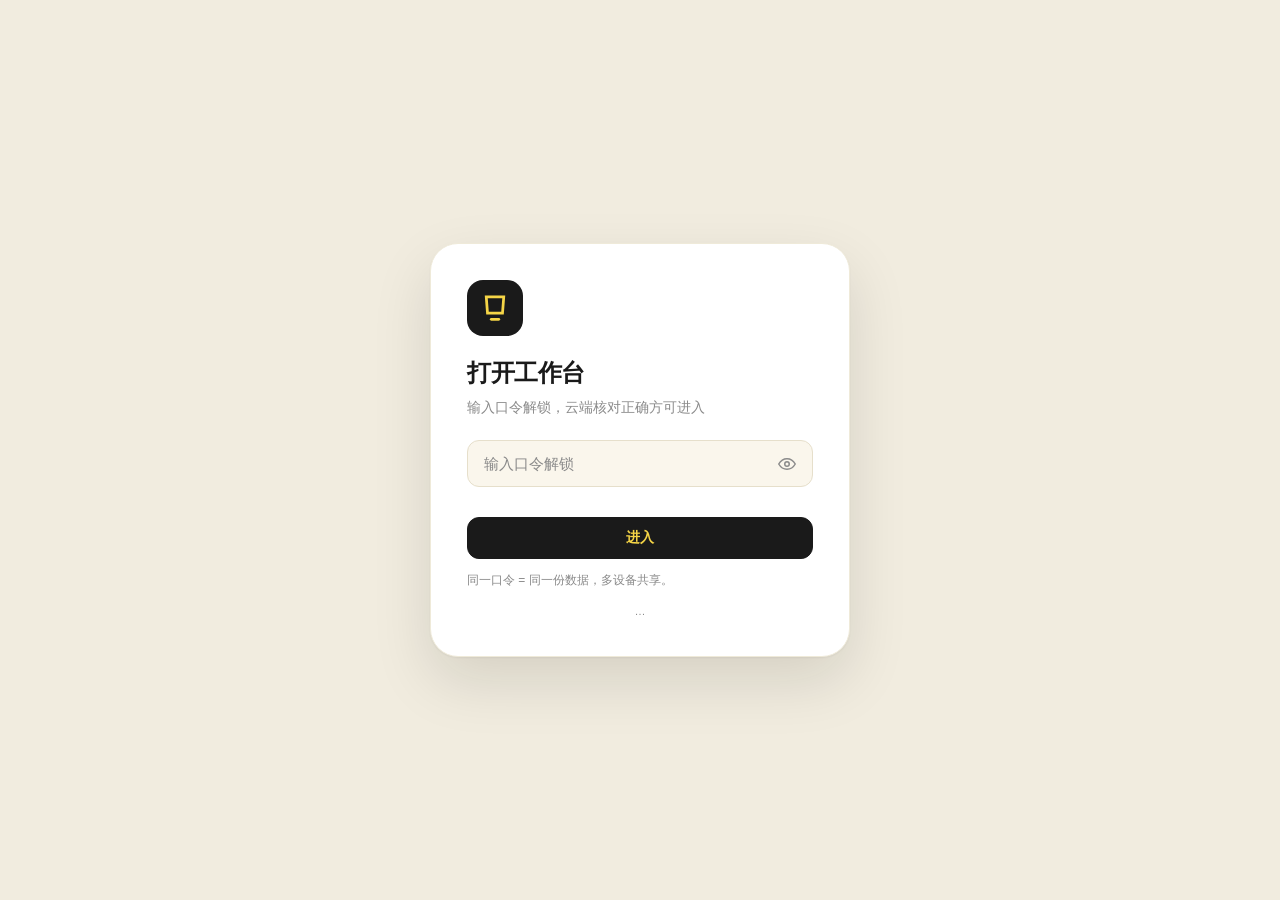
==== index.html @ 82dd686d "V1.0.80: index.html" ====
<!DOCTYPE html>
<html lang="zh-CN" data-theme="light">
<head>
<meta charset="UTF-8" />
<meta name="viewport" content="width=device-width, initial-scale=1, maximum-scale=1, user-scalable=no, viewport-fit=cover" />
<meta name="theme-color" content="#F5F1E8" />
<title>糊涂蛋工作台</title>
<script src="assets/js/config.js?v=V1.0.32"></script>
<style>
/* ============================================================
   Workbench V2 — 单文件全内联版本
   - 配色完全按参考图（亮：柠檬黄+橙+黑+米白 / 暗：黑主+黄+橙）
   - 移动端响应式
   - 图标全部内联 SVG
   - 零外部依赖
   ============================================================ */

/* ---------- 设计令牌 ---------- */
:root[data-theme="light"] {
  --bg:           #F1ECDF;
  --bg-soft:      #F7F2E5;
  --card:         #FFFFFF;
  --card-2:       #FAF6EC;
  --ink:          #1A1A1A;
  --ink-soft:     #4A4A4A;
  --ink-muted:    #8A8A8A;
  --line:         #E6DFCB;
  --line-soft:    #EFEAD9;
  --yellow:       #F5D547;
  --yellow-soft:  #FFEB99;
  --orange:       #F26B3A;
  --orange-soft:  #FFB68A;
  --shadow:       0 1px 2px rgba(20,15,5,0.05), 0 8px 24px rgba(20,15,5,0.06);
  --shadow-deep:  0 1px 2px rgba(20,15,5,0.05), 0 24px 60px rgba(20,15,5,0.12);
  --good:         #16A34A;
  --bad:          #DC2626;
  --radius:       20px;
  --radius-sm:    12px;
  --radius-lg:    28px;
  --sidebar-w:    76px;
  --topbar-h:     68px;
}
:root[data-theme="dark"] {
  --bg:           #0F1A14;
  --bg-soft:      #142219;
  --card:         #1A2D20;
  --card-2:       #233627;
  --ink:          #E8F0EA;
  --ink-soft:     #B9C9BE;
  --ink-muted:    #7E9185;
  --line:         #2A3B2E;
  --line-soft:    #1E2C21;
  --yellow:       #D4F257;
  --yellow-soft:  #3D4A1C;
  --orange:       #F2874A;
  --orange-soft:  #5E3214;
  --shadow:       0 1px 2px rgba(4,12,7,0.4), 0 8px 24px rgba(4,12,7,0.5);
  --shadow-deep:  0 1px 2px rgba(4,12,7,0.4), 0 24px 60px rgba(4,12,7,0.6);
  --good:         #4ADE80;
  --bad:          #F87171;
  --radius:       20px;
  --radius-sm:    12px;
  --radius-lg:    28px;
  --sidebar-w:    76px;
  --topbar-h:     68px;
}
/* 深色模式：亮底元素（主按钮/激活标签/激活文件夹/计时模式/顶栏激活）统一深黑字，保证对比清晰 */
:root[data-theme="dark"] .btn-primary,
:root[data-theme="dark"] .filter-chip.is-on,
:root[data-theme="dark"] .folder-item.is-active,
:root[data-theme="dark"] .pomo-mode.is-on,
:root[data-theme="dark"] .topbar-btn.is-on { color: #1B1B1F; }

/* ---------- 基础 ---------- */
* { box-sizing: border-box; -webkit-tap-highlight-color: transparent; }
html, body { margin:0; padding:0; height:100%; overscroll-behavior-x: none; overflow-x: clip; }
body {
  font-family: -apple-system, BlinkMacSystemFont, "Segoe UI", "PingFang SC", "Microsoft YaHei", "Noto Sans CJK SC", Roboto, "Helvetica Neue", Arial, sans-serif;
  font-size: 15px;
  line-height: 1.55;
  color: var(--ink);
  background: var(--bg);
  -webkit-font-smoothing: antialiased;
  text-rendering: optimizeLegibility;
  overflow: hidden;
}
button { font-family: inherit; cursor: pointer; border: none; background: none; color: inherit; }
input, textarea, select { font-family: inherit; font-size: 16px; color: var(--ink); background: transparent; border: none; outline: none; }
input::placeholder, textarea::placeholder { color: var(--ink-muted); }
a { color: inherit; text-decoration: none; }

/* ---------- 顶栏 ---------- */
.topbar {
  position: fixed;
  top: 0; left: 0; right: 0;
  height: calc(var(--topbar-h) + env(safe-area-inset-top, 0px));
  padding-top: env(safe-area-inset-top, 0px);
  background: var(--bg);
  z-index: 20;
  display: flex;
  align-items: center;
  justify-content: space-between;
  padding-left: 20px;
  padding-right: 16px;
  border-bottom: 1px solid transparent;
}
.brand { display:flex; align-items:center; gap:12px; font-weight:700; font-size:22px; letter-spacing:-0.02em; }
.brand-mark { width:36px; height:36px; display:grid; place-items:center; background:var(--ink); color:var(--yellow); border-radius:10px; }
.brand-mark svg { width:22px; height:22px; }
.brand-stack { display:flex; flex-direction:row; align-items:baseline; gap:6px; line-height:1.1; white-space:nowrap; }
.brand-main { font-size:18px; font-weight:800; letter-spacing:-0.02em; }
.brand-sep  { color: var(--ink-muted); font-size: 13px; }
.brand-sub  { font-size:13px; color:var(--ink-muted); font-weight:500; }
.home-brand { margin-bottom: 14px; }

.topbar-right { display:flex; align-items:center; gap:8px; }
.topbar-left { display:flex; align-items:center; min-width: 0; }
.topbar-btn {
  width:42px; height:42px; border-radius:12px;
  display:grid; place-items:center;
  background: var(--card);
  color: var(--ink);
  transition: background 0.15s;
}
.topbar-btn:hover { background: var(--card-2); }
.topbar-btn svg { width:18px; height:18px; }
.topbar-btn.is-on { background: var(--yellow); }
.topbar-btn.is-on svg { stroke-width: 2.4; }

.sync-pill {
  display:flex; align-items:center; gap:6px;
  padding:0 12px; height:42px; border-radius:12px;
  background: var(--card); color: var(--ink-soft);
  font-size:13px; font-weight:500;
  white-space: nowrap;
}
.sync-dot { width:8px; height:8px; border-radius:50%; background: var(--good); }
.sync-pill.is-syncing .sync-dot { background: var(--yellow); animation: pulse 1.2s ease-in-out infinite; }
.sync-pill.is-offline .sync-dot { background: var(--ink-muted); }
@keyframes pulse { 0%,100% { opacity:1; } 50% { opacity:0.35; } }

/* ---------- 布局 ---------- */
.app { padding-top: var(--topbar-h); padding-top: calc(var(--topbar-h) + env(safe-area-inset-top, 0px)); height: 100vh; display: grid; grid-template-columns: var(--sidebar-w) 1fr; width: 100%; overflow-x: clip; }
/* 仅 iOS 锁定横向手势：苹果进页面左右不滑动、双指缩放仍可用；安卓/vivo 完全放开（能缩放、也不会左右晃） */
.is-ios .app { touch-action: pan-y; overflow-x: hidden; }

/* 侧栏 */
.sidebar {
  position: fixed; left:0; bottom:0; top: calc(var(--topbar-h) + env(safe-area-inset-top, 0px));
  width: var(--sidebar-w);
  background: var(--bg);
  border-right: 1px solid var(--line-soft);
  padding: 36px 0 16px;
  display:flex; flex-direction:column; align-items:center; gap:8px;
  z-index: 15;
}
.nav-btn {
  width:48px; height:48px; border-radius:14px;
  display:grid; place-items:center;
  color: var(--ink-soft);
  background: transparent;
  transition: all 0.15s;
  position: relative;
}
.nav-btn:hover { background: var(--card-2); }
.nav-btn.is-active { background: var(--ink); color: var(--yellow); }
.nav-btn svg { width:22px; height:22px; }
.nav-btn .badge {
  position: absolute; top: 4px; right: 4px;
  min-width: 18px; height: 18px;
  border-radius: 9px;
  background: var(--orange); color:#fff;
  font-size: 11px; font-weight: 700;
  display:grid; place-items:center;
  padding: 0 5px;
}
.nav-spacer { flex:1; }

/* 主区 */
.main {
  grid-column: 2;
  height: 100%;
  min-width: 0;
  overflow-y: auto;
  overflow-x: hidden;
  -webkit-overflow-scrolling: touch;
  padding: 14px 36px 80px;
  scroll-behavior: smooth;
}
.main::-webkit-scrollbar { width: 8px; }
.main::-webkit-scrollbar-thumb { background: var(--line); border-radius: 4px; }

/* ---------- 通用组件 ---------- */
.view { display: none; }
.view.is-active { display: block; animation: fadeIn 0.25s ease; }
@keyframes fadeIn { from { opacity:0; transform: translateY(6px); } to { opacity:1; transform: translateY(0); } }

.view-head { display:flex; align-items:flex-end; justify-content:space-between; margin-bottom: 24px; gap: 16px; flex-wrap: wrap; }
.view-title { font-size: 32px; font-weight: 800; letter-spacing: -0.03em; }
.view-sub { font-size: 14px; color: var(--ink-muted); margin-top: 4px; }

.btn { display:inline-flex; align-items:center; gap:8px; padding:0 18px; height:42px; border-radius:12px; font-weight:600; font-size:14px; background:var(--card); color: var(--ink); transition: all 0.15s; border: 1px solid var(--line); }
.btn:hover { background: var(--card-2); }
.btn-primary { background: var(--ink); color: var(--yellow); border-color: var(--ink); }
.btn-primary:hover { background: #000; }
.btn-folders { display: none; }
.btn-accent { background: var(--yellow); color: var(--ink); border-color: var(--yellow); }
.btn-accent:hover { background: #FFD32D; }
.btn-orange { background: var(--orange); color:#fff; border-color: var(--orange); }
.btn-orange:hover { background: #E55A2A; }
.btn-ghost { background: transparent; border-color: transparent; }
.btn-ghost:hover { background: var(--card-2); }
.btn-danger { background: transparent; color: var(--bad); border-color: var(--line); }
.btn-danger:hover { background: rgba(220,38,38,0.08); }
.btn svg { width: 16px; height: 16px; }
.btn-sm { height: 34px; padding: 0 12px; font-size: 13px; border-radius: 10px; }

.card { background: var(--card); border-radius: var(--radius); border: 1px solid var(--line-soft); padding: 24px; }
.card-yellow { background: var(--yellow); }
.card-orange { background: var(--orange); color:#fff; }
.card-dark { background: var(--ink); color: var(--yellow); }

.grid { display: grid; gap: 20px; }
.grid-3 { grid-template-columns: repeat(3, minmax(0,1fr)); }
.grid-2 { grid-template-columns: repeat(2, minmax(0,1fr)); }
.grid-todos { grid-template-columns: 2fr 1fr; }

/* ---------- 首页（home） ---------- */
.home-hero {
  display: grid; grid-template-columns: 1.3fr 1fr 1fr; gap: 20px; margin-bottom: 24px;
}
.hero-welcome {
  background: linear-gradient(135deg, #FFE16A 0%, #F5D547 100%);
  border-radius: var(--radius);
  padding: 28px;
  position: relative;
  overflow: hidden;
  min-height: 200px;
  display: flex; flex-direction: column; justify-content: space-between;
}
.hero-welcome .hi { font-size: 14px; font-weight: 600; opacity: 0.7; }
.hero-welcome .big { font-size: 26px; font-weight: 800; line-height: 1.2; letter-spacing: -0.01em; margin-top: 6px; }
.hero-welcome .meta { font-size: 14px; margin-top: 12px; opacity: 0.8; }
.hero-welcome, .hero-welcome .hi, .hero-welcome .big, .hero-welcome .meta { color: #1B1B1F; }
.hero-decor { position: absolute; right: -40px; bottom: -40px; width: 240px; height: 240px; border-radius: 50%; background: rgba(0,0,0,0.12); }
.hero-decor-2 { position: absolute; right: 60px; bottom: 30px; width: 110px; height: 110px; border-radius: 50%; background: rgba(0,0,0,0.18); }

.stat-card { background: var(--card); border-radius: var(--radius); padding: 22px; border: 1px solid var(--line-soft); display:flex; flex-direction:column; justify-content:space-between; min-height: 200px; }
.stat-label { font-size: 13px; color: var(--ink-muted); font-weight: 500; }
.stat-num { font-size: 44px; font-weight: 800; letter-spacing: -0.04em; line-height: 1; margin-top: 8px; }
.stat-num small { font-size: 16px; color: var(--ink-muted); font-weight: 600; margin-left: 4px; }
.stat-foot { display:flex; align-items:center; gap:8px; font-size:13px; color: var(--ink-soft); margin-top: 12px; }
.stat-icon { width:30px; height:30px; border-radius:9px; background: var(--yellow); color: var(--ink); display:grid; place-items:center; }
.stat-icon svg { width: 16px; height: 16px; }

.home-grid { display: grid; grid-template-columns: 2fr 1fr; gap: 20px; }
.section-title { display:flex; align-items:center; justify-content:space-between; margin-bottom: 12px; }
.section-title h3 { font-size: 17px; font-weight: 700; margin: 0; }
.section-title a { font-size: 13px; color: var(--ink-muted); }
.section-title a:hover { color: var(--ink); }

.task-mini { display:flex; align-items:center; gap: 12px; padding: 12px 0; border-bottom: 1px solid var(--line-soft); }
.task-mini:last-child { border-bottom: none; }
.task-mini .ck { width: 22px; height: 22px; border: 2px solid var(--line); border-radius: 50%; flex-shrink: 0; display:grid; place-items:center; transition: all 0.15s; }
.task-mini .ck:hover { border-color: var(--ink); }
.task-mini .ck.is-done { background: var(--ink); border-color: var(--ink); color: var(--yellow); }
.task-mini .ck.is-done svg { display: block; }
.task-mini .ck svg { width: 12px; height: 12px; display: none; }
.task-mini .t { flex: 1; font-size: 14px; font-weight: 500; }
.task-mini .t.is-done { text-decoration: line-through; color: var(--ink-muted); }
.task-mini .time { font-size: 12px; color: var(--ink-muted); flex-shrink: 0; }
.task-mini .pri { width: 6px; height: 6px; border-radius: 50%; flex-shrink: 0; }
.task-mini .pri.p1 { background: var(--orange); }
.task-mini .pri.p2 { background: var(--yellow); }
.task-mini .pri.p3 { background: var(--line); }

.empty-state { padding: 40px 20px; text-align:center; color: var(--ink-muted); }
.empty-state svg { width: 48px; height: 48px; opacity: 0.4; margin-bottom: 12px; }
.empty-state .t { font-size: 15px; font-weight: 600; color: var(--ink-soft); }
.empty-state .s { font-size: 13px; margin-top: 6px; }

/* ---------- 待办 ---------- */
.todo-toolbar { display:flex; align-items:center; gap: 12px; flex-wrap: wrap; margin-bottom: 16px; }
.search-box { flex: 1; min-width: 220px; height: 42px; background: var(--card); border-radius: 12px; border: 1px solid var(--line-soft); display:flex; align-items:center; padding: 0 14px; gap: 8px; }
.search-box svg { width: 16px; height: 16px; color: var(--ink-muted); }
.search-box input { flex: 1; }
.filter-chip { padding: 0 14px; height: 36px; border-radius: 10px; background: var(--card); border: 1px solid var(--line-soft); font-size: 13px; font-weight: 600; color: var(--ink-soft); display:inline-flex; align-items:center; gap: 6px; }
.filter-chip.is-on { background: var(--ink); color: var(--yellow); border-color: var(--ink); }
.filter-chip:hover { background: var(--card-2); }
.filter-chip.is-on:hover { background: #000; }

.series-header { display:flex; align-items:center; gap: 8px; margin: 16px 4px 8px; font-size: 13px; font-weight: 700; color: var(--ink-soft); cursor: pointer; user-select: none; }
.series-header .arrow { font-size: 12px; color: var(--ink-muted); }
.series-header .series-name { color: var(--ink); }
.series-header .series-count { margin-left: auto; font-size: 12px; font-weight: 500; color: var(--ink-muted); background: var(--card); padding: 2px 8px; border-radius: 10px; }
.series-badge { display:inline-flex; align-items:center; padding: 2px 8px; border-radius: 6px; background: var(--yellow); color: var(--ink); font-size: 12px; font-weight: 600; }

.todo-list { display:flex; flex-direction:column; gap: 10px; }
.todo-item { background: var(--card); border: 1px solid var(--line-soft); border-radius: var(--radius-sm); padding: 14px 16px; display:flex; align-items:flex-start; gap: 12px; transition: all 0.15s; }
.todo-item:hover { border-color: var(--line); }
.todo-item.is-done { opacity: 0.55; }
.todo-item.is-done .title { text-decoration: line-through; }
.todo-item .ck { width: 22px; height: 22px; border: 2px solid var(--line); border-radius: 50%; flex-shrink: 0; display:grid; place-items:center; transition: all 0.15s; margin-top: 2px; }
.todo-item .ck:hover { border-color: var(--ink); }
.todo-item .ck.is-done { background: var(--ink); border-color: var(--ink); color: var(--yellow); }
.todo-item .ck svg { width: 12px; height: 12px; display: none; }
.todo-item .ck.is-done svg { display: block; }
.todo-item .body { flex: 1; min-width: 0; }
.todo-item .head-row { display:flex; align-items:center; gap: 8px; margin-bottom: 4px; }
.todo-item .title { font-size: 15px; font-weight: 600; flex: 1; }
.todo-item .desc { font-size: 13px; color: var(--ink-muted); margin-top: 2px; overflow: hidden; text-overflow: ellipsis; display:-webkit-box; -webkit-line-clamp: 2; -webkit-box-orient: vertical; }
.todo-item .meta { display:flex; align-items:center; gap: 10px; margin-top: 8px; flex-wrap: wrap; font-size: 12px; color: var(--ink-muted); }
.todo-item .meta > span { white-space: nowrap; }
.todo-item .meta .tag { padding: 2px 8px; border-radius: 999px; background: var(--card-2); color: var(--ink-soft); font-weight: 600; }
.todo-item .meta .due { display:inline-flex; align-items:center; gap: 4px; }
.todo-item .meta .due.is-over { color: var(--bad); font-weight: 600; }
.todo-item .meta .due.is-soon { color: var(--orange); font-weight: 600; }
.todo-item .meta .recur { display:inline-flex; align-items:center; gap: 4px; color: var(--ink-muted); }
.todo-item .meta .recur svg { width: 11px; height: 11px; }
.todo-item .pri { width: 8px; height: 8px; border-radius: 50%; flex-shrink: 0; margin-top: 4px; }
.todo-item .pri.p1 { background: var(--orange); }
.todo-item .pri.p2 { background: var(--yellow); }
.todo-item .pri.p3 { background: var(--line); }
.todo-item .actions { display:flex; gap: 4px; flex-shrink: 0; opacity: 0; transition: opacity 0.15s; }
.todo-item:hover .actions { opacity: 1; }
.todo-item .pin.is-pinned { opacity: 1; color: var(--orange); }
.todo-item .icon-btn { width: 30px; height: 30px; border-radius: 8px; display:grid; place-items:center; color: var(--ink-muted); }
.todo-item .icon-btn:hover { background: var(--card-2); color: var(--ink); }
.todo-item .icon-btn svg { width: 14px; height: 14px; }
.todo-pin-row { display:flex; align-items:center; gap: 6px; font-size: 11px; color: var(--ink-muted); text-transform: uppercase; font-weight: 700; letter-spacing: 0.05em; padding-bottom: 4px; }
.todo-pin-row svg { width: 11px; height: 11px; }

/* ---------- 备忘录（notes） ---------- */
.notes-layout { display: grid; grid-template-columns: 240px 1fr 1fr; gap: 20px; height: calc(100vh - var(--topbar-h) - 140px); }
.notes-folder-list { background: var(--card); border-radius: var(--radius); padding: 16px; overflow-y: auto; border: 1px solid var(--line-soft); display:flex; flex-direction:column; gap: 4px; }
.folder-item { padding: 10px 12px; border-radius: 10px; display:flex; align-items:center; gap: 8px; font-size: 14px; font-weight: 500; cursor:pointer; transition: background 0.15s; }
.folder-item:hover { background: var(--card-2); }
.folder-item.is-active { background: var(--ink); color: var(--yellow); }
.folder-item.is-active .folder-count { color: var(--yellow); opacity: 0.7; }
.folder-item .folder-icon { width: 18px; height: 18px; }
.folder-item .folder-name { line-height: 1.2; display: inline-flex; align-items: center; }
.folder-item .folder-count { margin-left: auto; font-size: 12px; color: var(--ink-muted); }
.folder-rename { margin-left: 1px; width: 18px; height: 18px; border-radius: 6px; display: flex; align-items: center; justify-content: center; color: var(--ink-muted); background: transparent; border: 0; padding: 0; flex-shrink: 0; transition: color 0.15s, background 0.15s; cursor: pointer; -webkit-tap-highlight-color: transparent; }
.folder-rename svg { width: 14px; height: 14px; pointer-events: none; }
.folder-rename:hover, .folder-rename:active, .folder-rename:focus { background: var(--card-2); color: var(--ink); outline: none; -webkit-tap-highlight-color: transparent; }
.folder-del { margin-left: 1px; width: 18px; height: 18px; border-radius: 6px; display: flex; align-items: center; justify-content: center; color: #d23b3b; background: transparent; border: 0; padding: 0; flex-shrink: 0; transition: color 0.15s, background 0.15s; cursor: pointer; -webkit-tap-highlight-color: transparent; }
.folder-del svg { width: 14px; height: 14px; pointer-events: none; }
.folder-del:hover, .folder-del:active, .folder-del:focus { background: rgba(210,59,59,0.12); color: #d23b3b; outline: none; -webkit-tap-highlight-color: transparent; }
.folder-add { display:flex; gap: 6px; margin-top: 12px; }
.folder-add input { flex: 1; height: 36px; padding: 0 12px; border-radius: 10px; background: var(--card-2); border: 1px solid var(--line-soft); font-size: 13px; }
.notes-list { background: var(--card); border-radius: var(--radius); padding: 12px; overflow-y: auto; border: 1px solid var(--line-soft); }
.notes-list-head { display:flex; align-items:center; gap: 8px; padding: 8px 6px 12px; border-bottom: 1px solid var(--line-soft); margin-bottom: 8px; }
.notes-list-head input { flex: 1; height: 36px; padding: 0 12px; border-radius: 10px; background: var(--card-2); border: 1px solid var(--line-soft); font-size: 13px; }
.note-card { padding: 14px; border-radius: 12px; cursor:pointer; transition: background 0.15s; display:flex; align-items:flex-start; gap: 8px; }
.note-card:hover { background: var(--card-2); }
.note-card.is-active { background: var(--card-2); border: 1px solid var(--line); padding: 13px; }
.note-card-main { flex: 1; min-width: 0; }
.note-card .title { font-size: 15px; font-weight: 600; margin-bottom: 4px; overflow: hidden; text-overflow: ellipsis; white-space: nowrap; }
.note-card .preview { font-size: 12px; color: var(--ink-muted); overflow: hidden; text-overflow: ellipsis; display:-webkit-box; -webkit-line-clamp: 2; -webkit-box-orient: vertical; }
.note-card .time { font-size: 11px; color: var(--ink-muted); margin-top: 6px; }
.note-card .icon-row { display:inline-flex; align-items:center; gap: 4px; margin-left: 6px; }
.note-card .icon-row svg { width: 11px; height: 11px; color: var(--orange); }
.note-card-ph { display: none; }
.note-del { width: 30px; height: 30px; border-radius: 8px; flex-shrink: 0; display: grid; place-items: center; color: var(--ink-muted); background: transparent; opacity: 0; transition: opacity 0.15s, background 0.15s, color 0.15s; }
.note-del svg { width: 15px; height: 15px; }
.note-card:hover .note-del { opacity: 1; }
.note-del:hover { background: var(--bad); color: #fff; }
@media (max-width: 1100px) { .note-del { opacity: 1; } }

.note-editor { background: var(--card); border-radius: var(--radius); border: 1px solid var(--line-soft); display:flex; flex-direction: column; overflow: hidden; }
.note-editor-head { display:flex; align-items:center; gap: 8px; padding: 14px 18px; border-bottom: 1px solid var(--line-soft); }
.note-editor-head input.title { flex: 1; font-size: 18px; font-weight: 700; height: 36px; padding: 0 8px; }
.note-editor-head .icon-btn { width: 34px; height: 34px; border-radius: 10px; display:grid; place-items:center; color: var(--ink-muted); }
.note-editor-head .icon-btn:hover { background: var(--card-2); color: var(--ink); }
.note-editor-head .icon-btn svg { width: 15px; height: 15px; }
.note-editor-head .icon-btn.is-on { color: var(--orange); }
.btn-fullscreen { display: none; }
.note-fullscreen-exit { display: none; position: absolute; top: 8px; right: 8px; z-index: 10; width: 36px; height: 36px; border-radius: 10px; background: var(--card); color: var(--ink-muted); border: 1px solid var(--line); place-items: center; }
.note-fullscreen-exit svg { width: 18px; height: 18px; }
.note-folder-move { display:inline-flex; align-items:center; gap:4px; }
.note-folder-select { font-size: 11px; color: var(--ink); background: var(--card-2); border: 1px solid var(--line); border-radius: 8px; padding: 3px 6px; max-width: 120px; }
.note-editor-body { flex: 1; display: grid; grid-template-columns: 1fr 1fr; overflow: hidden; }
.note-editor-body .preview,
.note-editor-body textarea { -webkit-overflow-scrolling: touch; overscroll-behavior-y: contain; }
.note-editor-body textarea { padding: 18px; font-size: 14px; line-height: 1.65; resize: none; height: 100%; border-right: 1px solid var(--line-soft); }
.note-editor-body .preview { padding: 18px; overflow-y: auto; font-size: 14px; line-height: 1.65; overflow-x: hidden; word-break: break-word; overflow-wrap: anywhere; }
.note-editor-empty { display:flex; align-items:center; justify-content:center; height: 100%; color: var(--ink-muted); flex-direction: column; gap: 12px; }
.note-editor-empty svg { width: 56px; height: 56px; opacity: 0.35; }

.md-h1 { font-size: 24px; font-weight: 800; margin: 16px 0 8px; line-height: 1.3; }
.md-h2 { font-size: 19px; font-weight: 700; margin: 14px 0 6px; line-height: 1.3; }
.md-h3 { font-size: 16px; font-weight: 700; margin: 12px 0 4px; }
.md-p { margin: 6px 0; }
.md-list { margin: 6px 0; padding-left: 20px; }
.md-item { margin: 3px 0; line-height: 1.7; }
.md-sub { margin: 2px 0 5px 76px; color: var(--ink-soft); line-height: 1.6; }
.md-dot { display: inline-block; transform: scale(1.3); transform-origin: left center; margin-right: 3px; }
.md-code { background: var(--card-2); padding: 2px 6px; border-radius: 4px; font-family: "SF Mono", Consolas, monospace; font-size: 13px; }
.md-pre { background: var(--card-2); padding: 12px; border-radius: 8px; overflow-x: auto; font-family: "SF Mono", Consolas, monospace; font-size: 13px; line-height: 1.5; }
.md-blockquote { border-left: 3px solid var(--yellow); padding-left: 12px; color: var(--ink-soft); font-style: italic; margin: 8px 0; }
.md-tag { display: inline-block; padding: 2px 8px; background: var(--yellow-soft); color: var(--ink); border-radius: 999px; font-size: 12px; margin-right: 4px; }

/* ---------- 番茄钟 ---------- */
.pomodoro-grid { display: grid; grid-template-columns: repeat(auto-fill, minmax(280px, 1fr)); gap: 20px; }
.pomo-card { background: var(--card); border-radius: var(--radius); padding: 22px; border: 1px solid var(--line-soft); display:flex; flex-direction:column; min-height: 220px; transition: all 0.15s; position: relative; overflow: hidden; }
.pomo-card:hover { transform: translateY(-2px); box-shadow: var(--shadow); }
.pomo-card.is-running { background: var(--yellow); }
.pomo-card.is-running .pomo-name, .pomo-card.is-running .pomo-meta { color: var(--ink); }
.pomo-card.is-running .pomo-time { color: var(--ink); }
.pomo-card-head { display:flex; align-items:flex-start; justify-content:space-between; gap: 8px; }
.pomo-name { font-size: 17px; font-weight: 700; margin: 0; }
.pomo-meta { font-size: 12px; color: var(--ink-muted); margin-top: 4px; }
.pomo-icon-row { display:flex; gap: 4px; }
.pomo-icon-row .icon-btn { width: 30px; height: 30px; border-radius: 8px; display:grid; place-items:center; color: var(--ink-muted); }
.pomo-icon-row .icon-btn:hover { background: var(--card-2); color: var(--ink); }
.pomo-icon-row .icon-btn svg { width: 14px; height: 14px; }
.pomo-time { font-size: 44px; font-weight: 800; letter-spacing: -0.03em; line-height: 1; margin: 18px 0 6px; font-variant-numeric: tabular-nums; }
.pomo-mode-row { display:flex; gap: 4px; margin-bottom: 14px; }
.pomo-mode { padding: 4px 10px; border-radius: 999px; font-size: 11px; font-weight: 600; background: var(--card-2); color: var(--ink-soft); cursor:pointer; }
.pomo-card.is-running .pomo-mode { background: rgba(0,0,0,0.1); color: var(--ink); }
.pomo-mode.is-on { background: var(--ink); color: var(--yellow); }
.pomo-card.is-running .pomo-mode.is-on { background: var(--ink); color: var(--yellow); }
.pomo-cta { margin-top: auto; display: flex; gap: 8px; }
.pomo-cta .btn { flex: 1; justify-content: center; }

.pomo-bar-row { display: grid; grid-template-columns: 1fr 1fr 1fr; gap: 16px; margin-bottom: 24px; }
.pomo-stat { background: var(--card); border-radius: var(--radius); padding: 18px; border: 1px solid var(--line-soft); }
.pomo-stat-lbl { font-size: 12px; color: var(--ink-muted); font-weight: 500; }
.pomo-stat-val { font-size: 28px; font-weight: 800; letter-spacing: -0.02em; margin-top: 4px; }
.pomo-stat-val small { font-size: 13px; color: var(--ink-muted); font-weight: 600; }

.pomo-history { background: var(--card); border-radius: var(--radius); padding: 22px; border: 1px solid var(--line-soft); margin-top: 24px; }
.pomo-day-row { display:flex; align-items:center; gap: 12px; padding: 10px 0; border-bottom: 1px solid var(--line-soft); }
.pomo-day-row:last-child { border-bottom: none; }
.pomo-day-bar { flex: 1; height: 10px; background: var(--card-2); border-radius: 5px; overflow: hidden; }
.pomo-day-bar-fill { height: 100%; background: var(--yellow); border-radius: 5px; }
.pomo-day-label { font-size: 13px; color: var(--ink-soft); width: 70px; flex-shrink: 0; }
.pomo-day-count { font-size: 13px; font-weight: 700; width: 40px; flex-shrink: 0; text-align: right; }

/* ---------- 编辑器抽屉 ---------- */
.drawer-mask {
  position: fixed; inset: 0;
  background: rgba(0,0,0,0.4);
  backdrop-filter: blur(4px);
  z-index: 30;
  opacity: 0; pointer-events: none;
  transition: opacity 0.2s;
}
.drawer-mask.is-open { opacity: 1; pointer-events: auto; }
.drawer {
  position: fixed; top: 0; right: -100%;
  width: 480px; max-width: 100%; height: 100dvh;
  background: var(--bg);
  z-index: 40;
  display: flex; flex-direction: column;
  overflow-x: hidden;
  transition: right 0.3s cubic-bezier(0.16,1,0.3,1);
  border-left: 1px solid var(--line);
}
.drawer.is-open { right: 0; }
.drawer-head { display:flex; align-items:center; justify-content:space-between; padding: 18px 22px; border-bottom: 1px solid var(--line-soft); }
.drawer-title { font-size: 18px; font-weight: 700; }
.drawer-close { width: 36px; height: 36px; border-radius: 10px; display:grid; place-items:center; color: var(--ink-muted); }
.drawer-close:hover { background: var(--card-2); color: var(--ink); }
.drawer-body { flex: 1; min-width: 0; overflow-y: auto; overflow-x: hidden; padding: 22px; display:flex; flex-direction:column; gap: 18px; -webkit-overflow-scrolling: touch; overscroll-behavior-y: contain; }
.drawer-foot { padding: 16px 22px; border-top: 1px solid var(--line-soft); display:flex; gap: 10px; justify-content: flex-end; }

.field { display:flex; flex-direction:column; gap: 6px; }
.field label { font-size: 12px; color: var(--ink-muted); font-weight: 600; text-transform: uppercase; letter-spacing: 0.05em; }
.field input, .field textarea, .field select { padding: 10px 14px; background: var(--card); border: 1px solid var(--line); border-radius: 12px; font-size: 15px; color: var(--ink); }
.field textarea { min-height: 80px; resize: vertical; line-height: 1.55; }
.field-row { display: grid; grid-template-columns: 1fr 1fr; gap: 12px; }
.tag-input-row { display:flex; flex-wrap: wrap; gap: 6px; padding: 8px; background: var(--card); border: 1px solid var(--line); border-radius: 12px; min-height: 44px; align-items: center; }
.tag-chip { display:inline-flex; align-items:center; gap: 4px; padding: 4px 10px; background: var(--yellow); color: var(--ink); border-radius: 999px; font-size: 12px; font-weight: 600; }
.tag-chip button { font-size: 14px; line-height: 1; padding: 0 2px; opacity: 0.7; }
.tag-chip button:hover { opacity: 1; }
.tag-input-row input { flex: 1; min-width: 80px; padding: 4px; font-size: 13px; }
.tag-suggest { display:flex; flex-wrap: wrap; gap: 6px; margin-top: 6px; }
.tag-suggest .chip { padding: 3px 8px; border-radius: 999px; background: var(--card-2); font-size: 12px; cursor:pointer; color: var(--ink-soft); }
.tag-suggest .chip:hover { background: var(--line-soft); }

.prio-row { display:flex; gap: 8px; }
.prio-opt { flex: 1; padding: 8px; border-radius: 10px; background: var(--card); border: 1px solid var(--line); text-align:center; font-size: 13px; font-weight: 600; cursor:pointer; color: var(--ink-soft); }
.prio-opt.is-active { border-color: var(--ink); background: var(--ink); color: var(--yellow); }
.recur-row { display:flex; gap: 6px; flex-wrap: wrap; }
.recur-opt { padding: 6px 12px; border-radius: 999px; background: var(--card); border: 1px solid var(--line); font-size: 12px; font-weight: 600; cursor:pointer; color: var(--ink-soft); }
.recur-opt.is-active { background: var(--ink); color: var(--yellow); border-color: var(--ink); }

/* ---------- 新建待办整页重设计（V1.0.30） ---------- */
.td-sheet { display:flex; flex-direction:column; gap: 22px; width: 100%; max-width: 100%; min-width: 0; box-sizing: border-box; }
.td-block { display:flex; flex-direction:column; gap: 9px; width: 100%; max-width: 100%; min-width: 0; box-sizing: border-box; }
.td-cap { font-size: 13px; font-weight: 700; color: var(--ink-soft); letter-spacing: 0.02em; }
.td-title { width:100%; padding: 16px 18px; border: 1px solid var(--line); border-radius: 16px; background: var(--card); font-size: 17px; font-weight: 600; color: var(--ink); }
.td-title::placeholder { color: var(--ink-muted); font-weight: 500; }
.td-desc { width:100%; padding: 14px 18px; border: 1px solid var(--line); border-radius: 16px; background: var(--card); font-size: 15px; line-height: 1.6; color: var(--ink); min-height: 92px; resize: vertical; }
.td-field { width: 100%; max-width: 100%; min-width: 0; padding: 14px 16px; border: 1px solid var(--line); border-radius: 14px; background: var(--card); font-size: 15px; color: var(--ink); }
/* 苹果手机的时间选择框带原生外观时会硬扛固定宽度、把卡片撑出屏幕：
   去掉原生外观 + 锁死宽度压回容器内。⚠️ 不加 display:block / overflow 裁切
   （V1.0.73 加过，手机端会高度塌陷、内容重叠——已回退） */
input.td-field[type="datetime-local"], input.td-field[type="date"], input.td-field[type="time"] {
  -webkit-appearance: none;
  appearance: none;
  width: 100%;
  min-width: 0;
  max-width: 100%;
  min-height: 42px;
  box-sizing: border-box;
}
.td-prio { gap: 10px; }
.td-prio .prio-opt { padding: 14px 0; border-radius: 14px; font-size: 14px; font-weight: 600; display:flex; align-items:center; justify-content:center; gap: 7px; }
.td-prio .prio-opt .dot { width: 9px; height: 9px; border-radius: 50%; flex: none; }
.td-prio .prio-opt.p1 .dot { background: #ef4444; }
.td-prio .prio-opt.p2 .dot { background: #f59e0b; }
.td-prio .prio-opt.p3 .dot { background: #3b82f6; }
.td-tags { padding: 12px; min-height: 54px; border-radius: 14px; gap: 8px; }
.td-tags input { font-size: 14px; padding: 4px; }
.td-recur { gap: 8px; }
.td-recur .recur-opt { padding: 10px 16px; border-radius: 999px; font-size: 13px; }
/* 底部操作区：安全区兜底 + 按钮加高，不贴屏幕底（电脑端也抬离抽屉底） */
.drawer-foot { padding-bottom: calc(24px + env(safe-area-inset-bottom, 0px)); margin-bottom: 16px; gap: 12px; }
.drawer-foot .btn { flex: 1; height: 50px; font-size: 15px; font-weight: 700; border-radius: 14px; }

/* ---------- 设置 ---------- */
.settings-list { display:flex; flex-direction:column; gap: 14px; max-width: 760px; }
.set-row { background: var(--card); border: 1px solid var(--line-soft); border-radius: var(--radius-sm); padding: 18px 22px; display:flex; align-items:center; justify-content: space-between; gap: 16px; }
.set-row .info { flex: 1; }
.set-row .info .t { font-size: 15px; font-weight: 600; }
.set-row .info .d { font-size: 13px; color: var(--ink-muted); margin-top: 2px; }
.set-row .act { display: flex; gap: 8px; align-items: center; }

/* ---------- 弹层 / 提示 ---------- */
.modal-mask {
  position: fixed; inset: 0;
  background: rgba(0,0,0,0.5);
  backdrop-filter: blur(4px);
  z-index: 50;
  display:none; align-items:center; justify-content:center;
  padding: 20px;
}
.modal-mask.is-open { display: flex; }
.modal {
  background: var(--card);
  border-radius: var(--radius);
  padding: 28px;
  width: 100%; max-width: 460px;
  border: 1px solid var(--line);
  animation: fadeIn 0.2s ease;
}
.modal h3 { margin: 0 0 8px; font-size: 19px; font-weight: 700; }
.modal p { margin: 0 0 18px; color: var(--ink-muted); font-size: 14px; line-height: 1.55; }
.modal .actions { display: flex; gap: 10px; justify-content: flex-end; }

.toast-host { position: fixed; left: 50%; bottom: 24px; transform: translateX(-50%); z-index: 100; display:flex; flex-direction:column; gap: 8px; align-items:center; }
.toast { padding: 10px 16px; border-radius: 999px; background: var(--ink); color: var(--yellow); font-size: 13px; font-weight: 600; animation: fadeIn 0.2s ease; box-shadow: var(--shadow-deep); }
.toast.is-bad { background: var(--bad); color:#fff; }
.toast.is-good { background: var(--good); color:#fff; }

/* ---------- 登录 ---------- */
.login-host { position: fixed; inset: 0; display:flex; align-items:center; justify-content:center; padding: 20px; z-index: 60; background: var(--bg); }
.login-card { background: var(--card); border-radius: var(--radius-lg); border: 1px solid var(--line-soft); padding: 36px; max-width: 420px; width: 100%; box-shadow: var(--shadow-deep); }
.login-mark { width: 56px; height: 56px; display:grid; place-items:center; border-radius: 16px; background: var(--ink); color: var(--yellow); margin-bottom: 18px; }
.login-mark svg { width: 30px; height: 30px; }
.login-title { font-size: 24px; font-weight: 800; letter-spacing: -0.02em; }
.login-sub { font-size: 14px; color: var(--ink-muted); margin-top: 6px; margin-bottom: 22px; }
.login-card input { width: 100%; padding: 14px 16px; border-radius: 12px; border: 1px solid var(--line); background: var(--card-2); font-size: 15px; margin-bottom: 12px; }
.login-pass-wrap { position: relative; margin-bottom: 12px; }
.login-pass-wrap input { width: 100%; padding: 14px 48px 14px 16px; margin-bottom: 0; }
.login-eye { position: absolute; right: 8px; top: 50%; transform: translateY(-50%); width: 36px; height: 36px; display: grid; place-items: center; border-radius: 9px; color: var(--ink-muted); background: transparent; border: 0; padding: 0; -webkit-appearance: none; appearance: none; cursor: pointer; -webkit-tap-highlight-color: transparent; touch-action: manipulation; }
.login-eye:hover, .login-eye:active, .login-eye:focus { background: transparent; color: var(--ink); outline: none; -webkit-tap-highlight-color: transparent; }
.login-eye svg { width: 18px; height: 18px; pointer-events: none; }
.login-hint { font-size: 12px; color: var(--ink-muted); margin-top: 12px; line-height: 1.5; }
.login-error { color: var(--bad); font-size: 13px; margin-top: 6px; min-height: 18px; }

/* ---------- 工具 ---------- */
.spacer { flex: 1; }
.row { display:flex; align-items: center; gap: 10px; }
.col { display:flex; flex-direction: column; gap: 10px; }
.center { display:grid; place-items: center; }
.hidden { display: none !important; }
/* 写/看切换按钮：仅窄屏单栏时显示，电脑端三栏不显示 */
.btn-note-mode { display: none; }

/* ---------- 响应式 ---------- */
@media (max-width: 1100px) {
  .home-hero { grid-template-columns: 1fr 1fr; }
  .home-hero .hero-welcome { grid-column: 1 / -1; }
  .home-grid { grid-template-columns: 1fr; }
  .notes-layout { grid-template-columns: 1fr; }
  .notes-layout .notes-folder-list { display: none; }
  .notes-layout .note-editor { display: none; }
  .notes-layout.show-folders { grid-template-columns: 1fr; }
  .notes-layout.show-folders .notes-list { display: none; }
  .notes-layout.show-folders .notes-folder-list { display: flex; height: calc(100vh - var(--topbar-h) - 160px); }
  .notes-layout.show-editor { grid-template-columns: 1fr; }
  .notes-layout.show-editor .notes-folder-list, .notes-layout.show-editor .notes-list { display: none; }
  .notes-layout.show-editor .note-editor { display: flex; }
  /* 单栏：编辑/查看单视图切换（方案A，仅窄屏生效，电脑端三栏不动） */
  .btn-note-mode { display: grid; }
  .btn-fullscreen { display: none; }
  .notes-layout.show-editor .note-editor-body { display: flex; flex-direction: column; grid-template-columns: none; }
  .notes-layout.show-editor.note-mode-view .note-editor-body textarea { display: none; }
  .notes-layout.show-editor.note-mode-edit .note-editor-body .preview { display: none; }
  .notes-layout.show-editor.note-mode-view .note-editor-body .preview { flex: 1; min-height: 0; overflow-y: auto; font-size: 16px; line-height: 1.85; padding: 18px; }
  .notes-layout.show-editor.note-mode-edit .note-editor-body textarea { flex: 1; min-height: 0; border: 0; border-radius: 0; font-size: 16px; line-height: 1.85; padding: 18px; }
  .btn-folders { display: inline-flex; }
}
@media (max-width: 760px) {
  :root { --sidebar-w: 64px; --topbar-h: 50px; }
  .main { padding: 6px 16px 96px; }
  .home-hero { grid-template-columns: 1fr; }
  .grid-3, .grid-2 { grid-template-columns: 1fr; }
  .stat-num { font-size: 40px; }
  .notes-layout { grid-template-columns: 1fr; height: auto; }
  .notes-layout .notes-list { max-height: none; }
  /* 手机端进笔记：卡片撑满屏幕边边、去外层白边（方案A：父层main左右padding清零贴边，不用负边距，根治iOS左右滑） */
  .main:has(.notes-layout.show-editor) { padding-left: 8px; padding-right: 8px; }
  .notes-layout.show-editor .note-editor { height: calc(100dvh - var(--topbar-h)); border-radius: var(--radius); border-left: 1px solid var(--line); border-right: 1px solid var(--line); }
  .note-editor-body { grid-template-columns: 1fr; }
  .note-editor-body textarea { border-right: none; border-bottom: 1px solid var(--line-soft); }
  .drawer { width: 100vw; padding-top: env(safe-area-inset-top, 0px); }
  .drawer-head { padding-top: calc(18px + env(safe-area-inset-top, 0px)); }
  .pomo-bar-row { grid-template-columns: 1fr; }
  .pomodoro-grid { grid-template-columns: 1fr; }
  .todo-item .actions { opacity: 1; }
  .todo-item { padding: 12px 14px; }
  .topbar { padding: 0 10px; padding-top: env(safe-area-inset-top, 0px); }
  /* 手机端顶栏压成一行：藏副标题和分隔点、缩 brand、sync/theme 紧凑 */
  .brand-sub, .brand-sep { display: none; }
  .brand-mark { width: 24px; height: 24px; border-radius: 7px; }
  .brand-mark svg { width: 14px; height: 14px; }
  .brand-main { font-size: 15px; }
  .brand-stack { gap: 0; }
  .topbar-left { min-width: 0; overflow: hidden; }
  .sync-pill { height: 30px; padding: 0 8px; font-size: 11px; gap: 4px; }
  .sync-dot { width: 5px; height: 5px; }
  .topbar-btn { width: 30px; height: 30px; border-radius: 9px; }
  .topbar-btn svg { width: 15px; height: 15px; }
  .view-title { font-size: 22px; white-space: nowrap; overflow: hidden; text-overflow: ellipsis; }
  .todo-item .meta { gap: 6px; font-size: 11px; overflow: visible; flex-wrap: wrap; }
  /* 手机端备忘录看笔记更舒适（仅手机，电脑端不动） */
  .hero-welcome .big { font-size: 22px; }
  .note-editor-head { flex-wrap: wrap; padding-top: 10px; padding-bottom: 10px; padding-left: 14px; padding-right: 20px; }
  .note-editor-head .icon-btn, .note-editor-head .note-back { width: 40px; height: 40px; }
  .note-editor-head .icon-btn svg { width: 18px; height: 18px; }
  .note-editor-head input.title { font-size: 19px; height: 40px; }
  .note-editor-body textarea { font-size: 16px; line-height: 1.7; padding: 14px; }
  .note-editor-body .preview { padding: 14px; overflow-x: hidden; word-break: break-word; overflow-wrap: anywhere; }
  /* 底部状态行压缩，正文才能真正撑满 */
  .note-editor > div:last-child { padding: 6px 14px !important; }
  .note-folder-select { font-size: 13px; max-width: 160px; }
  .note-folder-move { font-size: 13px; }
  /* 手机端首页只藏"待办事项""今日专注"两张卡，电脑端保留 */
  .home-hero .stat-card { display: none; }
  /* 手机端卡片按参考图风格：宽松瘦长、文字舒展（仅手机，电脑端不动） */
  .card { padding: 20px; border-radius: 18px; }
  .stat-card { padding: 18px; border-radius: 18px; min-height: 150px; }
  .note-card { padding: 18px; border-radius: 16px; }
  .note-card .title { font-size: 16px; margin-bottom: 6px; }
  .note-card .preview { font-size: 13px; line-height: 1.6; -webkit-line-clamp: 4; }
  .note-card .time { font-size: 12px; margin-top: 8px; }
  .note-card-ph { display: flex; align-items: center; justify-content: center; border: 1.5px dashed var(--line); color: var(--ink-muted); font-size: 13px; }
  /* 手机端新建待办整页缩一档（对齐图2反馈；电脑端不动）
     ⚠️ 输入控件字体一律 ≥16px：苹果手机聚焦小于 16px 的输入框会自动放大整页
     且失焦后常不缩回，视觉上就是"变形/出屏"（V1.0.74 根治） */
  .td-sheet { gap: 14px; }
  .td-cap { font-size: 12px; }
  .td-title { padding: 12px 14px; font-size: 16px; border-radius: 14px; }
  .td-desc { padding: 10px 14px; font-size: 16px; min-height: 64px; border-radius: 14px; }
  .td-field { padding: 10px 14px; font-size: 16px; border-radius: 12px; }
  .td-prio { gap: 8px; }
  .td-prio .prio-opt { padding: 10px 0; font-size: 13px; border-radius: 12px; }
  .td-tags { padding: 10px; min-height: 42px; border-radius: 12px; }
  .td-tags input { font-size: 16px; }
  .td-recur .recur-opt { padding: 8px 12px; font-size: 12px; }
  .drawer-foot .btn { height: 42px; font-size: 14px; border-radius: 12px; }
  /* 手机端笔记单视图(A方案)：隐藏B方案全屏按钮，由写/看切换替代 */
  .btn-fullscreen { display: none; }
  .notes-layout.show-fullscreen .note-editor-head { display: none; }
  .notes-layout.show-fullscreen .note-editor { position: relative; }
  .notes-layout.show-fullscreen .note-fullscreen-exit { display: grid; }
  /* 手机端弹层（新建待办等）避开浏览器状态栏，标题不被压 */
  .modal-mask { padding: calc(env(safe-area-inset-top, 20px) + 20px) 16px 16px; align-items: flex-start; }
  /* 手机端登录页：只保留"同一口令=同一份数据"那句，其余说明隐藏 */
  /* 2026-08-24: 登录说明文字精简，全部端只保留"同一口令=同一份数据"那句 */
  /* 手机端新建标签"回车添加"输入框去掉圆边框（电脑端不动） */
  .tag-input-row { border: none; background: transparent; padding-left: 0; padding-right: 0; }
}

/* ---------- small things ---------- */
.kbd { display:inline-block; padding: 1px 6px; background: var(--card-2); border-radius: 4px; font-size: 11px; font-family: monospace; color: var(--ink-soft); }

/* 拖拽手柄 */
.handle { cursor: grab; }
.handle:active { cursor: grabbing; }

/* —— POMODORO 大圆环 —— */
.pomodoro-big {
  background: var(--card); border-radius: var(--radius); padding: 36px;
  border: 1px solid var(--line-soft); display:flex; align-items:center; gap: 32px;
  margin-bottom: 24px;
}
.pomodoro-big .timer-svg { width: 220px; height: 220px; flex-shrink: 0; }
.pomodoro-big .timer-text { font-size: 64px; font-weight: 800; letter-spacing: -0.03em; line-height: 1; font-variant-numeric: tabular-nums; }
.pomodoro-big .timer-mode { font-size: 13px; color: var(--ink-muted); margin-top: 6px; }
.pomodoro-big .meta-side { flex: 1; }
.pomodoro-big .meta-side h2 { margin: 0 0 4px; font-size: 22px; }
.pomodoro-big .meta-side .d { color: var(--ink-muted); font-size: 13px; margin-bottom: 18px; }
.pomodoro-big .controls { display:flex; gap: 8px; flex-wrap: wrap; }
.pomodoro-big .pomo-mode-row { margin-bottom: 18px; }
@media (max-width: 760px) {
  .pomodoro-big { flex-direction: column; padding: 24px; }
  .pomodoro-big .timer-svg { width: 180px; height: 180px; }
  .pomodoro-big .timer-text { font-size: 48px; }
}

/* ---------------------- 取件码管家 ---------------------- */
/* 快速添加条：一行排开，手动录入为主力，尽量少点几下 */
.pk-add { display:flex; gap:8px; align-items:center; margin-bottom:16px; flex-wrap: wrap; }
.pk-field {
  height: 40px; padding: 0 12px; border-radius: 12px;
  border: 1px solid var(--line); background: var(--card);
  color: var(--ink); font-size: 16px; font-family: inherit;
}
.pk-field:focus { outline: none; border-color: var(--ink); }
.pk-field::placeholder { font-size: 14px; }
.pk-company { width: 120px; cursor: pointer; }
.pk-code { flex: 1 1 160px; min-width: 140px; font-size: 17px; font-weight: 700; letter-spacing: .04em; }
.pk-station { flex: 1 1 160px; min-width: 140px; }

/* 粘贴识别区 */
.pk-paste { margin-bottom: 16px; }
.pk-paste textarea {
  width: 100%; min-height: 92px; padding: 12px;
  border-radius: 12px; border: 1px solid var(--line);
  background: var(--card); color: var(--ink);
  font-size: 16px; font-family: inherit; line-height: 1.6; resize: vertical;
}
.pk-paste textarea::placeholder { font-size: 14px; }
.pk-paste textarea:focus { outline: none; border-color: var(--ink); }
.pk-paste-actions { display:flex; gap:8px; justify-content:flex-end; margin-top:8px; }

/* 列表 */
.pk-list { display:flex; flex-direction:column; gap: 20px; }
.pk-group { display:flex; flex-direction:column; gap: 10px; }
.pk-item {
  display:flex; flex-direction:column; align-items:stretch; gap: 6px;
  padding: 14px 16px; border-radius: var(--radius);
  background: var(--card); border: 1px solid var(--line-soft);
}
.pk-item.is-taken { opacity: .5; }
.pk-item.is-taken .pk-code { text-decoration: line-through; }
/* 取件码大字号：到了驿站一眼看清，不用眯眼 */
.pk-code {
  font-size: 26px; font-weight: 800; letter-spacing: .02em;
  line-height: 1.2; font-variant-numeric: tabular-nums;
  word-break: break-all;
}
.pk-head { display:flex; align-items:center; gap:10px; width:100%; }
.pk-head .pk-company {
  flex: 0 0 auto; width: auto; margin: 0; padding: 2px 8px; border-radius: 6px;
  background: var(--card-2); color: var(--ink-soft); font-weight: 600; font-size: 12px; line-height: 1.4; cursor: default;
}
.pk-head .pk-code { flex: 1 1 auto; min-width: 0; }
.pk-actions { display:flex; align-items:center; gap: 6px; flex-shrink: 0; }
.pk-meta { font-size: 12px; color: var(--ink-muted); line-height: 1.5; }
.pk-note { font-size: 12px; color: var(--ink-soft); line-height: 1.5; word-break: break-all; }
.pk-taken-toggle {
  display:flex; align-items:center; gap: 6px; cursor: pointer;
  font-size: 13px; font-weight: 600; color: var(--ink-muted);
  padding: 6px 0; user-select: none;
}
.pk-taken-toggle:hover { color: var(--ink); }
.pk-caret { font-size: 11px; }

@media (max-width: 760px) {
  .pk-add { gap: 6px; }
  .pk-add .pk-company { flex: 1 1 100%; width: 100%; }
  .pk-code { flex: 1 1 100%; min-width: 0; }
  .pk-station { flex: 1 1 100%; min-width: 0; }
  .pk-add .btn { width: 100%; justify-content: center; }
  .pk-code { font-size: 24px; }
  .pk-item { padding: 12px 14px; }
}
</style>
</head>
<body>

<!-- ============= 顶栏 ============= -->
<div class="topbar">
  <div class="topbar-left">
    <div class="brand">
      <div class="brand-mark">
        <svg viewBox="0 0 24 24" fill="none" stroke="currentColor" stroke-width="2.2" stroke-linecap="round"><path d="M5 3h14l-1 13H6L5 3Z"/><path d="M9 21h6"/><path d="M8 8h8"/></svg>
      </div>
      <div class="brand-stack">
        <div class="brand-main">Workbench</div><span class="brand-sep">·</span><div class="brand-sub">糊涂蛋工作台</div>
      </div>
    </div>
  </div>
  <div class="topbar-right">
    <span id="curVerTop" style="font-size:11px;font-weight:600;opacity:.55;margin-right:4px">…</span>
    <div class="sync-pill" id="syncPill"><span class="sync-dot"></span><span id="syncLabel">已同步</span></div>
    <button class="topbar-btn" id="btnTheme" title="切换明暗">
      <svg viewBox="0 0 24 24" fill="none" stroke="currentColor" stroke-width="2" stroke-linecap="round" stroke-linejoin="round" id="themeIcon"><circle cx="12" cy="12" r="4"/><path d="M12 2v2M12 20v2M4.93 4.93l1.41 1.41M17.66 17.66l1.41 1.41M2 12h2M20 12h2M4.93 19.07l1.41-1.41M17.66 6.34l1.41-1.41"/></svg>
    </button>
    <button class="topbar-btn" id="btnLogout" title="退出登录" style="display:none">
      <svg viewBox="0 0 24 24" fill="none" stroke="currentColor" stroke-width="2" stroke-linecap="round" stroke-linejoin="round"><path d="M9 21H5a2 2 0 0 1-2-2V5a2 2 0 0 1 2-2h4"/><path d="M16 17l5-5-5-5"/><path d="M21 12H9"/></svg>
    </button>
  </div>
</div>

<!-- ============= 布局 ============= -->
<div class="app">
  <!-- 侧栏 -->
  <aside class="sidebar">
    <button class="nav-btn is-active" data-go="home" title="首页">
      <svg viewBox="0 0 24 24" fill="none" stroke="currentColor" stroke-width="2" stroke-linecap="round" stroke-linejoin="round"><path d="M3 11l9-8 9 8"/><path d="M5 10v10h14V10"/></svg>
    </button>
    <button class="nav-btn" data-go="todos" title="待办">
      <svg viewBox="0 0 24 24" fill="none" stroke="currentColor" stroke-width="2" stroke-linecap="round" stroke-linejoin="round"><rect x="4" y="4" width="16" height="16" rx="3"/><path d="M8 12l3 3 5-6"/></svg>
      <span class="badge hidden" id="todosBadge">0</span>
    </button>
    <button class="nav-btn" data-go="notes" title="备忘录">
      <svg viewBox="0 0 24 24" fill="none" stroke="currentColor" stroke-width="2" stroke-linecap="round" stroke-linejoin="round"><path d="M6 4h11l3 3v13H6z"/><path d="M9 9h7M9 13h7M9 17h5"/></svg>
    </button>
    <button class="nav-btn" data-go="pomodoro" title="番茄钟">
      <svg viewBox="0 0 24 24" fill="none" stroke="currentColor" stroke-width="2" stroke-linecap="round" stroke-linejoin="round"><circle cx="12" cy="13" r="8"/><path d="M12 9v4l2.5 2.5M9 2h6"/></svg>
    </button>
    <button class="nav-btn" data-go="pickups" title="取件码">
      <svg viewBox="0 0 24 24" fill="none" stroke="currentColor" stroke-width="2" stroke-linecap="round" stroke-linejoin="round"><path d="M3 7l9-4 9 4-9 4-9-4Z"/><path d="M3 7v10l9 4 9-4V7"/><path d="M12 11v10"/></svg>
      <span class="badge" id="pkBadge" style="display:none">0</span>
    </button>
    <div class="nav-spacer"></div>
    <button class="nav-btn" data-go="settings" title="设置">
      <svg viewBox="0 0 24 24" fill="none" stroke="currentColor" stroke-width="2" stroke-linecap="round" stroke-linejoin="round"><circle cx="12" cy="12" r="3"/><path d="M19.4 15a1.7 1.7 0 0 0 .3 1.8l.1.1a2 2 0 1 1-2.8 2.8l-.1-.1a1.7 1.7 0 0 0-1.8-.3 1.7 1.7 0 0 0-1 1.5V21a2 2 0 1 1-4 0v-.1a1.7 1.7 0 0 0-1-1.5 1.7 1.7 0 0 0-1.8.3l-.1.1a2 2 0 1 1-2.8-2.8l.1-.1a1.7 1.7 0 0 0 .3-1.8 1.7 1.7 0 0 0-1.5-1H3a2 2 0 1 1 0-4h.1a1.7 1.7 0 0 0 1.5-1 1.7 1.7 0 0 0-.3-1.8l-.1-.1a2 2 0 1 1 2.8-2.8l.1.1a1.7 1.7 0 0 0 1.8.3h.1a1.7 1.7 0 0 0 1-1.5V3a2 2 0 1 1 4 0v.1a1.7 1.7 0 0 0 1 1.5 1.7 1.7 0 0 0 1.8-.3l.1-.1a2 2 0 1 1 2.8 2.8l-.1.1a1.7 1.7 0 0 0-.3 1.8v.1a1.7 1.7 0 0 0 1.5 1H21a2 2 0 1 1 0 4h-.1a1.7 1.7 0 0 0-1.5 1Z"/></svg>
    </button>
  </aside>

  <!-- 主区 -->
  <main class="main">

    <!-- 首页 -->
    <section class="view is-active" id="view-home">
      <div class="view-head">
        <div>
          <div class="view-title" id="homeGreet">早上好</div>
          <div class="view-sub" id="homeSub">愿这周有条不紊</div>
        </div>
      </div>
      <div class="home-hero">
        <div class="hero-welcome">
          <div>
            <div class="hi" id="heroGreet2">HELLO</div>
            <div class="big" id="heroBig">开始今天的事</div>
            <div class="meta" id="heroMeta">5 件待办，3 个在 deadline 前</div>
          </div>
          <div class="hero-decor"></div>
          <div class="hero-decor-2"></div>
        </div>
        <div class="stat-card">
          <div>
            <div class="stat-label">待办事项</div>
            <div class="stat-num" id="statTodos">0</div>
          </div>
          <div class="stat-foot">
            <div class="stat-icon"><svg viewBox="0 0 24 24" fill="none" stroke="currentColor" stroke-width="2.2" stroke-linecap="round" stroke-linejoin="round"><rect x="4" y="4" width="16" height="16" rx="3"/><path d="M8 12l3 3 5-6"/></svg></div>
            <span id="statTodosSub">今日 0 · 逾期 0</span>
          </div>
        </div>
        <div class="stat-card">
          <div>
            <div class="stat-label">今日专注</div>
            <div class="stat-num" id="statFocus">0<small>分钟</small></div>
          </div>
          <div class="stat-foot">
            <div class="stat-icon"><svg viewBox="0 0 24 24" fill="none" stroke="currentColor" stroke-width="2.2" stroke-linecap="round" stroke-linejoin="round"><circle cx="12" cy="13" r="8"/><path d="M12 9v4l2.5 2.5M9 2h6"/></svg></div>
            <span id="statFocusSub">完成 <span id="statFocusCount">0</span> 个番茄</span>
          </div>
        </div>
      </div>

      <div class="home-grid">
        <div class="card">
          <div class="section-title">
            <h3>今日待办</h3>
            <a href="#" data-go="todos">查看全部 →</a>
          </div>
          <div id="homeTodos"></div>
        </div>
        <div class="card">
          <div class="section-title">
            <h3>最近笔记</h3>
            <a href="#" data-go="notes">查看全部 →</a>
          </div>
          <div id="homeNotes"></div>
        </div>
        <div class="card">
          <div class="section-title">
            <h3>本周专注</h3>
            <a href="#" data-go="pomodoro">专注 →</a>
          </div>
          <div id="homePomoBar"></div>
        </div>
      </div>
    </section>

    <!-- 待办 -->
    <section class="view" id="view-todos">
      <div class="view-head">
        <div>
          <div class="view-title">待办事项</div>
          <div class="view-sub" id="todosSub">0 项 · 0 已完成</div>
        </div>
        <div class="row">
          <button class="btn btn-primary" id="btnNewTodo"><svg viewBox="0 0 24 24" fill="none" stroke="currentColor" stroke-width="2.5" stroke-linecap="round"><path d="M12 5v14M5 12h14"/></svg>新建待办</button>
        </div>
      </div>
      <div class="todo-toolbar">
        <div class="search-box">
          <svg viewBox="0 0 24 24" fill="none" stroke="currentColor" stroke-width="2" stroke-linecap="round" stroke-linejoin="round"><circle cx="11" cy="11" r="7"/><path d="m20 20-3-3"/></svg>
          <input id="todoSearch" placeholder="搜索待办..." />
        </div>
        <button class="filter-chip" data-filter="all">全部</button>
        <button class="filter-chip" data-filter="today">今天</button>
        <button class="filter-chip" data-filter="over">逾期</button>
        <button class="filter-chip is-on" data-filter="open">未完成</button>
        <button class="filter-chip" data-filter="done">📜 历史</button>
        <button class="filter-chip" id="todoSortBtn" title="切换排序">新→旧</button>
      </div>
      <div class="todo-list" id="todoList"></div>
      <div id="todoEmpty" class="hidden"></div>
    </section>

    <!-- 备忘录 -->
    <section class="view" id="view-notes">
      <div class="view-head">
        <div>
          <div class="view-title">备忘录</div>
          <div class="view-sub" id="notesSub">0 篇笔记</div>
        </div>
        <div class="row">
          <button class="btn btn-folders" id="btnToggleFolders"><svg viewBox="0 0 24 24" fill="none" stroke="currentColor" stroke-width="2.2" stroke-linecap="round" stroke-linejoin="round"><path d="M4 6h16M4 12h16M4 18h16"/></svg>文件夹</button>
          <button class="btn btn-primary" id="btnNewNote"><svg viewBox="0 0 24 24" fill="none" stroke="currentColor" stroke-width="2.5" stroke-linecap="round"><path d="M12 5v14M5 12h14"/></svg>新建笔记</button>
        </div>
      </div>
      <div class="notes-layout" id="notesLayout">
        <div class="notes-folder-list" id="folderList"></div>
        <div class="notes-list" id="noteList">
          <div class="notes-list-head"><input id="noteSearch" placeholder="搜索..." /></div>
          <div id="noteListBody"></div>
        </div>
        <div class="note-editor" id="noteEditor">
          <div class="note-editor-empty" id="noteEditorEmpty">
            <svg viewBox="0 0 24 24" fill="none" stroke="currentColor" stroke-width="1.5" stroke-linecap="round" stroke-linejoin="round"><path d="M6 4h11l3 3v13H6z"/><path d="M9 9h7M9 13h7M9 17h5"/></svg>
            <div>选择一篇笔记开始阅读/编辑</div>
          </div>
          <div id="noteEditorBody" class="hidden" style="display:flex; flex-direction: column; flex: 1; height:100%; overflow:hidden;">
            <div class="note-editor-head">
              <button class="icon-btn note-back" id="btnNoteBack" title="返回笔记列表"><svg viewBox="0 0 24 24" fill="none" stroke="currentColor" stroke-width="2.2" stroke-linecap="round" stroke-linejoin="round"><path d="M15 18l-6-6 6-6"/></svg></button>
              <input class="title" id="noteTitle" placeholder="给这篇起个名…" />
              <button class="icon-btn btn-note-mode" id="btnNoteMode" title="切换写 / 看">写</button>
              <button class="icon-btn" id="btnPinNote" title="置顶"><svg viewBox="0 0 24 24" fill="none" stroke="currentColor" stroke-width="2" stroke-linecap="round" stroke-linejoin="round"><path d="M12 17v5M9 3h6l-2 7h-2z"/><path d="M7 10h10l-2 7H9z"/></svg></button>
              <button class="icon-btn" id="btnLockNote" title="加密"><svg viewBox="0 0 24 24" fill="none" stroke="currentColor" stroke-width="2" stroke-linecap="round" stroke-linejoin="round"><rect x="4" y="11" width="16" height="11" rx="2"/><path d="M8 11V7a4 4 0 0 1 8 0v4"/></svg></button>
              <button class="icon-btn" id="btnExportNote" title="导出 Markdown"><svg viewBox="0 0 24 24" fill="none" stroke="currentColor" stroke-width="2" stroke-linecap="round" stroke-linejoin="round"><path d="M12 3v12M7 10l5 5 5-5M5 21h14"/></svg></button>
              <button class="icon-btn" id="btnDelNote" title="删除"><svg viewBox="0 0 24 24" fill="none" stroke="currentColor" stroke-width="2" stroke-linecap="round" stroke-linejoin="round"><path d="M3 6h18M8 6V4h8v2M6 6l1 14h10l1-14"/></svg></button>
              <button class="icon-btn btn-fullscreen" id="btnNoteFullscreen" title="全屏查看"><svg viewBox="0 0 24 24" fill="none" stroke="currentColor" stroke-width="2" stroke-linecap="round" stroke-linejoin="round"><path d="M4 9V4h5M20 9V4h-5M4 15v5h5M20 15v5h-5"/></svg></button>
            </div>
            <button class="note-fullscreen-exit" id="btnNoteExitFullscreen" title="退出全屏"><svg viewBox="0 0 24 24" fill="none" stroke="currentColor" stroke-width="2.4" stroke-linecap="round" stroke-linejoin="round"><path d="M6 6l12 12M6 18L18 6"/></svg></button>
            <div class="note-editor-body">
              <textarea id="noteContent" placeholder="写点什么..."></textarea>
              <div class="preview" id="notePreview"></div>
            </div>
            <div style="padding: 8px 18px; border-top: 1px solid var(--line-soft); font-size: 11px; color: var(--ink-muted); display:flex; gap: 14px; align-items:center; flex-wrap: wrap;">
              <span id="noteStat">0 字 · 0 行</span>
              <span id="noteTs"></span>
              <span class="spacer"></span>
              <label class="note-folder-move">移动到
                <select id="noteFolderSelect" class="note-folder-select"></select>
              </label>
              <span>修改自动保存</span>
            </div>
          </div>
        </div>
      </div>
    </section>

    <!-- 番茄钟 -->
    <section class="view" id="view-pomodoro">
      <div class="view-head">
        <div>
          <div class="view-title">番茄钟</div>
          <div class="view-sub" id="pomoSub">0 个项目 · 今日 0 个完成</div>
        </div>
        <div class="row">
          <button class="btn btn-primary" id="btnNewPomo"><svg viewBox="0 0 24 24" fill="none" stroke="currentColor" stroke-width="2.5" stroke-linecap="round"><path d="M12 5v14M5 12h14"/></svg>新建项目</button>
        </div>
      </div>
      <div class="pomo-bar-row">
        <div class="pomo-stat">
          <div class="pomo-stat-lbl">今日完成</div>
          <div class="pomo-stat-val" id="pomoStatCount">0<small> 个</small></div>
        </div>
        <div class="pomo-stat">
          <div class="pomo-stat-lbl">今日专注</div>
          <div class="pomo-stat-val" id="pomoStatMin">0<small> 分钟</small></div>
        </div>
        <div class="pomo-stat">
          <div class="pomo-stat-lbl">总专注</div>
          <div class="pomo-stat-val" id="pomoStatAll">0<small> 分钟</small></div>
        </div>
      </div>
      <div id="pomoActive"></div>
      <div class="pomodoro-grid" id="pomoGrid"></div>
      <div class="pomo-history">
        <div class="section-title"><h3>最近 7 天</h3></div>
        <div id="pomoHistory"></div>
      </div>
    </section>

    <!-- 取件码管家 -->
    <section class="view" id="view-pickups">
      <div class="view-head">
        <div>
          <div class="view-title">取件码</div>
          <div class="view-sub" id="pickupsSub">0 个待取 · 0 个已取</div>
        </div>
        <button class="btn" id="btnPkPasteToggle">粘贴识别</button>
        <button class="btn" id="btnPkImg" title="截图识别">截图识别</button>
        <input type="file" id="pkImgInput" accept="image/*" style="display:none" />
      </div>

      <!-- 粘贴整段文字自动识别（短信 / 淘宝物流 / 菜鸟页面都行）；也支持直接粘贴截图 -->
      <div class="pk-paste" id="pkPasteBox" style="display:none">
        <textarea id="pkPasteText" placeholder="把短信、淘宝物流、菜鸟页面里的整段文字粘进来，自动认出快递公司和取件码"></textarea>
        <div class="pk-paste-actions">
          <button class="btn" id="pkPasteCancel">取消</button>
          <button class="btn btn-primary" id="pkPasteGo">识别并添加</button>
        </div>
      </div>

      <!-- 快速添加（手动为主力：打开就聚焦、手机弹数字键盘、回车即存） -->
      <div class="pk-add">
        <select id="pkCompany" class="pk-field pk-company"></select>
        <input id="pkCode" class="pk-field pk-code" type="text" autocomplete="off" placeholder="取件码" />
        <input id="pkStation" class="pk-field pk-station" type="text" autocomplete="off" placeholder="驿站（选填）" />
        <button class="btn btn-primary" id="pkAddBtn">添加</button>
      </div>

      <div id="pkList" class="pk-list"></div>
    </section>

    <!-- 设置 -->
    <section class="view" id="view-settings">
      <div class="view-head">
        <div>
          <div class="view-title">设置</div>
          <div class="view-sub">账号 · 数据 · 外观</div>
        </div>
      </div>
      <div class="settings-list">
        <div class="set-row">
          <div class="info">
            <div class="t">口令</div>
            <div class="d" id="setPassInfo">同一口令 = 同一份数据</div>
          </div>
          <div class="act">
            <button class="btn btn-sm" id="btnChangePass">更换口令</button>
          </div>
        </div>
        <div class="set-row">
          <div class="info">
            <div class="t">导出加密备份</div>
            <div class="d">下载当前口令下的所有数据</div>
          </div>
          <div class="act">
            <button class="btn btn-sm btn-accent" id="btnExport">导出</button>
          </div>
        </div>
        <div class="set-row">
          <div class="info">
            <div class="t">导入恢复</div>
            <div class="d">从加密备份还原到当前设备</div>
          </div>
          <div class="act">
            <button class="btn btn-sm" id="btnImport">导入</button>
          </div>
        </div>
        <div class="set-row">
          <div class="info">
            <div class="t">主题外观</div>
            <div class="d" id="setThemeInfo">亮色 · 柠檬黄</div>
          </div>
          <div class="act">
            <button class="btn btn-sm" id="btnToggleTheme">切换为深色</button>
          </div>
        </div>
        <div class="set-row">
          <div class="info">
            <div class="t">清空数据</div>
            <div class="d">删除当前口令下的所有内容（云端 + 本机）</div>
          </div>
          <div class="act">
            <button class="btn btn-sm btn-danger" id="btnClearAll">清空</button>
          </div>
        </div>
        <div class="set-row">
          <div class="info">
            <div class="t">关于</div>
            <div class="d" id="setAbout">Workbench V2 · 当前 <span id="curVer">…</span></div>
          </div>
          <div class="act">
            <button class="btn btn-sm" id="btnAbout">查看</button>
          </div>
        </div>
      </div>
    </section>

  </main>
</div>

<!-- ============= 抽屉 / 弹层 / Toast ============= -->
<div class="drawer-mask" id="drawerMask"></div>
<div class="drawer" id="drawer">
  <div class="drawer-head">
    <div class="drawer-title" id="drawerTitle">标题</div>
    <button class="drawer-close" id="drawerClose"><svg viewBox="0 0 24 24" fill="none" stroke="currentColor" stroke-width="2" stroke-linecap="round"><path d="M18 6 6 18M6 6l12 12"/></svg></button>
  </div>
  <div class="drawer-body" id="drawerBody"></div>
  <div class="drawer-foot" id="drawerFoot"></div>
</div>

<div class="modal-mask" id="modalMask">
  <div class="modal">
    <h3 id="modalTitle">提示</h3>
    <p id="modalDesc">内容</p>
    <div class="actions" id="modalActions"></div>
  </div>
</div>

<div class="toast-host" id="toastHost"></div>

<!-- ============= 登录 ============= -->
<div class="login-host" id="loginHost">
  <div class="login-card">
    <div class="login-mark"><svg viewBox="0 0 24 24" fill="none" stroke="currentColor" stroke-width="2.2" stroke-linecap="round"><path d="M5 3h14l-1 13H6L5 3Z"/><path d="M9 21h6"/></svg></div>
    <div class="login-title" id="loginTitle">打开工作台</div>
    <div class="login-sub" id="loginSub">输入口令解锁，云端核对正确方可进入</div>
    <div class="login-pass-wrap">
      <input id="loginPass" type="password" placeholder="口令 · 至少 4 位" autocomplete="off" />
      <button type="button" class="login-eye" id="loginEye" title="显示/隐藏口令">
        <svg viewBox="0 0 24 24" fill="none" stroke="currentColor" stroke-width="2" stroke-linecap="round" stroke-linejoin="round"><path d="M1 12s4-7 11-7 11 7 11 7-4 7-11 7-11-7-11-7Z"/><circle cx="12" cy="12" r="3"/></svg>
      </button>
    </div>
    <input id="loginPass2" type="password" placeholder="再输一次确认" autocomplete="off" style="display:none" />
    <div class="login-error" id="loginErr"></div>
    <button class="btn btn-primary" id="btnLogin" style="width:100%; justify-content:center">进入</button>
    <button class="btn btn-ghost" id="btnCreateSpace" style="width:100%; justify-content:center; margin-top:10px; display:none">我是新用户 · 创建工作台</button>
    <div class="login-hint">
      <div class="login-hint-item login-hint-keep">同一口令 = 同一份数据，多设备共享。</div>
    </div>
    <div class="login-ver" id="curVerLogin" style="text-align:center;font-size:11px;opacity:.5;margin-top:14px">…</div>
    </div>
  </div>
</div>

<!-- ============================================================
     核心 JS
     ============================================================ -->
<script>
"use strict";

/* ---------------------- 配置 ---------------------- */
// 版本号规则（老板定，2026-08-23）：固定 V1.0.x，末两位 x = 累计实质改动次数（从 0 起算）。
// 每次实质改动前必须先问老板确认，改完 x +1。例：累计 48 次改动 → V1.0.48。
// 本版（V2 重设计初版发布）为 V1.0.0；旧线上 V1.0.38 已整体替换，版本号重新从 0 计数。
// 改动记录：V1.0.1 = 顶栏品牌区两行化（"Workbench" 一行 + "糊涂蛋工作台" 一行），同步状态条 nowrap 单行（V1.0.0 升级）。
// 改动记录：V1.0.3 = 八项手机端体验与 bug 修复：
//   1) 深色模式改为墨绿（深森绿底 #0F1A14 / 卡片 #1A2D20 / 文字 #E8F0EA / 强调黄绿 #D4F257）；
//   2) 苹果端横向滑动：html/body 禁横向橡皮筋 + .main 裁横向溢出(min-width:0/overflow-x:hidden) + 抽屉 max-width 100vw→100%（压症状+找根）；
//   3) 备忘录：文件夹可改名(✎)、笔记可移动到文件夹(下拉)；
//   4) 待办"今天"：今日新建且无截止日期的待办也进"今天"；
//   5) 待办优先级/重复：点选改用 $$ 取全部，修多选 bug；
//   6) 首页"N 件事在等您"字号 36→22；
//   7) 苹果端顶栏：移动端 .topbar 补回 safe-area-inset-top，不再被刘海挡；
//   8) 登录：口令回退为"首次输 2 次（确认框），之后输 1 次"。
// 改动记录：V1.0.4 = 八项手机端优化与回退：
//   1) 备忘录：编辑器头部加"← 返回"按钮，手机端回到列表；
//   2) 手机端看笔记更舒适：头部图标按钮 44×44、标题 22px 醒目、文字区 16px/行高1.7、分类下拉放大；
//   3) 品牌区从顶栏挪到首页内容区第一行（"晚上好"上方），手机/电脑均两行；顶栏只留同步+主题；
//   4) 深色模式黄底 hero 卡片文字强制深色（#1B1B1F），不再白字看不清；
//   5) 苹果横向滑动再压：html/body overflow-x:clip + 抽屉 overflow-x:hidden + 待办 meta 裁溢出；
//   6) 笔记标题 placeholder 改"给这篇起个名…"更显眼（分类沿用上轮"移动到文件夹"下拉）；
//   7) 首页协调：黄卡片大字 22→26px、白卡片数字 56→44px（手机端保持 40/22），比例协调；
//   8) 口令逻辑回退：首次（无缓存）显示确认框输 2 次，之后（有缓存）只输 1 次。
// （V1.0.3 升级）
const APP_VERSION = "V1.0.80"; // 单文件内联版：取件码卡片按老板示意图重新排版——蓝色区放驿站标签、绿色区放取件码、橙色区放已取/编辑/删除按钮，三区在同一行横向排列；红色区（驿站提示+创建日期）独立在第二行，大小不变。
const SUPA_URL  = "https://ktdlawiitofkhgklhyrz.supabase.co";
const SUPA_KEY  = "sb_publishable_qdCdLOiKX4H_k_FTG12XFg_qJ2J_WfW";
const TABLES = {
  todos:     "wb2_todos",
  notes:     "wb2_notes",
  pomodoros: "wb2_pomodoros",
  pickups:   "wb2_pickups",
};

// 自动版本检查：发现线上版本号与本地不一致就强制刷新，避免一直看旧缓存页
// ⚠️ 防呆（V1.0.68 加）：若网上那个版本号小档案没跟着一起更新（比如只发了网页、漏发小档案），
//   网页会一直发现"对不上"→ 不停自动刷新 → 用户根本来不及输口令进来（V1.0.67 就出过这事）。
//   所以这里同一个会话里最多自动刷 3 次就停，保证一定能手动输入；版本一致时计数清零。
(function autoVersionCheck(){
  try {
    const KEY = "wb2_autoreload_count";
    const n = Number(sessionStorage.getItem(KEY) || 0);
    if (n >= 3) {
      console.warn("[wb2] 自动刷新已达 3 次上限，本次不再自动刷新（网页版本与版本号小档案不一致，但不影响手动使用）");
      return;
    }
    fetch("./version.txt?_=" + Date.now(), { cache: "no-store" })
      .then(r => r.ok ? r.text() : "")
      .then(t => {
        const v = (t || "").trim();
        if (v && v !== APP_VERSION) {
          sessionStorage.setItem(KEY, String(n + 1));
          location.reload(true);
        } else {
          sessionStorage.setItem(KEY, "0");   // 版本对上了，计数清零，下次照常工作
        }
      })
      .catch(() => {});
  } catch (e) {}
})();

/* ---------------------- 工具 ---------------------- */
const $  = (s, p) => (p || document).querySelector(s);
const $$ = (s, p) => Array.from((p || document).querySelectorAll(s));
const escHtml = (s) => String(s ?? "").replace(/[&<>"']/g, c => ({"&":"&amp;","<":"&lt;",">":"&gt;","\"":"&quot;","'":"&#39;"}[c]));
const fmtDate = (t) => {
  if (!t) return "";
  const d = new Date(t);
  if (isNaN(+d)) return "";
  const p = n => String(n).padStart(2,"0");
  const yr = d.getFullYear();
  const date = yr === new Date().getFullYear()
    ? `${p(d.getMonth()+1)}-${p(d.getDate())}`
    : `${yr}-${p(d.getMonth()+1)}-${p(d.getDate())}`;
  return `${date} ${p(d.getHours())}:${p(d.getMinutes())}`;
};
const fmtDay = (t) => {
  if (!t) return "";
  const d = new Date(t);
  const p = n => String(n).padStart(2,"0");
  return `${d.getFullYear()}-${p(d.getMonth()+1)}-${p(d.getDate())}`;
};
const toDateTimeLocal = (t) => {
  if (!t) return "";
  const d = new Date(t);
  if (isNaN(+d)) return "";
  const p = n => String(n).padStart(2,"0");
  return `${d.getFullYear()}-${p(d.getMonth()+1)}-${p(d.getDate())}T${p(d.getHours())}:${p(d.getMinutes())}`;
};
const dayKey = (d = new Date()) => fmtDay(d);
const nowISO = () => new Date().toISOString();
const todayStart = () => { const d = new Date(); d.setHours(0,0,0,0); return d; };
const addDays = (d, n) => { const x = new Date(d); x.setDate(x.getDate()+n); return x; };

const uid = () => "x" + Date.now().toString(36) + Math.random().toString(36).slice(2, 8);

/* ---------------------- Toast / Modal ---------------------- */
function toast(msg, type) {
  const el = document.createElement("div");
  el.className = "toast" + (type ? " is-" + type : "");
  el.textContent = msg;
  $("#toastHost").appendChild(el);
  setTimeout(() => { el.style.opacity = "0"; el.style.transform = "translateY(8px)"; }, 1800);
  setTimeout(() => el.remove(), 2300);
}
function modal({ title, desc, actions }) {
  $("#modalTitle").textContent = title || "提示";
  $("#modalDesc").innerHTML = desc || "";
  const host = $("#modalActions");
  host.innerHTML = "";
  (actions || [{label:"知道了", cls:"btn"}]).forEach(a => {
    const b = document.createElement("button");
    b.className = "btn " + (a.cls || "");
    b.textContent = a.label;
    b.onclick = () => { $("#modalMask").classList.remove("is-open"); a.onClick && a.onClick(); };
    host.appendChild(b);
  });
  $("#modalMask").classList.add("is-open");
}
function confirmDialog({ title, desc, danger, onYes }) {
  modal({
    title, desc,
    actions: [
      { label:"取消", cls:"btn" },
      { label:"确定", cls: danger ? "btn btn-orange" : "btn btn-primary", onClick: () => onYes && onYes() }
    ]
  });
}

/* ---------------------- 加密（PBKDF2 + AES-GCM，注：纯前端） ---------------------- */
async function deriveKey(pass, salt) {
  const enc = new TextEncoder();
  const keyMat = await crypto.subtle.importKey(
    "raw", enc.encode(pass), { name:"PBKDF2" }, false, ["deriveKey"]
  );
  return crypto.subtle.deriveKey(
    { name:"PBKDF2", salt, iterations: 120000, hash:"SHA-256" },
    keyMat, { name:"AES-GCM", length: 256 }, false, ["encrypt","decrypt"]
  );
}
async function userIdFromPass(pass) {
  const enc = new TextEncoder();
  const buf = await crypto.subtle.digest("SHA-256", enc.encode("\u0001uid\u0001" + pass));
  return "u_" + Array.from(new Uint8Array(buf)).slice(0,12).map(b => b.toString(16).padStart(2,"0")).join("");
}
async function encrypt(pass, plainObj) {
  const salt = crypto.getRandomValues(new Uint8Array(16));
  const iv = crypto.getRandomValues(new Uint8Array(12));
  const key = await deriveKey(pass, salt);
  const enc = new TextEncoder().encode(JSON.stringify(plainObj));
  const ct = await crypto.subtle.encrypt({ name:"AES-GCM", iv }, key, enc);
  const all = new Uint8Array(salt.length + iv.length + ct.byteLength);
  all.set(salt, 0); all.set(iv, salt.length); all.set(new Uint8Array(ct), salt.length + iv.length);
  return btoa(String.fromCharCode(...all));
}
async function decrypt(pass, b64) {
  try {
    const all = Uint8Array.from(atob(b64), c => c.charCodeAt(0));
    const salt = all.slice(0, 16);
    const iv = all.slice(16, 28);
    const ct = all.slice(28);
    const key = await deriveKey(pass, salt);
    const pt = await crypto.subtle.decrypt({ name:"AES-GCM", iv }, key, ct);
    return JSON.parse(new TextDecoder().decode(pt));
  } catch (e) { return null; }
}

/* 按 id 合并（防覆盖）：本地有「未上传标记」_dirty 就保本地（断网改了没传上去也不会被云端旧版盖掉）；
   本地没有未上传标记，则用云端版（另一台更新能正常下来）。云端不存 _dirty，靠本地标记判断。
   已本地删除、待推到云端删的 id 直接丢弃，避免「删了又复活」。 */
function mergeById(localArr, cloudArr) {
  // ⚠️ 取件码必须算进来：V1.0.77 之前漏了 pickups，导致删掉的取件记录下一轮同步又被云端拉回来"复活"（老板报"待取件无法删除"）
  const pending = new Set([
    ...(state.pendingDeletes.todos||[]), ...(state.pendingDeletes.notes||[]),
    ...(state.pendingDeletes.pomos||[]), ...(state.pendingDeletes.pickups||[]),
  ]);
  const byId = new Map();
  for (const l of (localArr || [])) if (l && l.id) byId.set(l.id, l);
  for (const c of (cloudArr || [])) if (c && c.id) {
    if (pending.has(c.id)) continue;        // 等下次 push 真删；本次先不拉回来
    const ex = byId.get(c.id);
    if (!ex) byId.set(c.id, { ...c, updatedAt: c.updatedAt || c.createdAt });   // 云端独有 -> 采用
    else if (ex._dirty) { /* 本地有未上传改动 -> 保本地，不覆盖 */ }
    else byId.set(c.id, { ...c, updatedAt: ex.updatedAt || c.updatedAt || c.createdAt }); // 用云端，但保留本地显示时间
  }
  return [...byId.values()];
}

/* 字段级加密：敏感文本上云前加密（云端只存密文不可读），本地拉下来检测前缀再解密 */
async function encField(pass, val) {
  if (!pass || val == null) return val;
  try { return "__ENC__:" + await encrypt(pass, { v: String(val) }); }
  catch (e) { return val; }
}
async function decField(pass, val) {
  if (typeof val !== "string" || !val.startsWith("__ENC__:")) return val;
  let cur = val;
  // 之前某次同步可能把已经加密的标题又加密了一层（或多层），导致只解一层还是 __ENC__: 乱码。
  // 这里自动剥壳：只要还能继续解出新的 __ENC__: 前缀，就继续解密；解不动或明文了就停。
  for (let i = 0; i < 5; i++) {
    if (typeof cur !== "string" || !cur.startsWith("__ENC__:")) break;
    const prev = cur;
    try {
      const o = await decrypt(pass, cur.slice("__ENC__:".length));
      if (o && o.v != null) cur = o.v;
    } catch (e) { break; }
    if (cur === prev) break; // 没剥动（多半是口令不对）
  }
  return cur;
}
// 渲染兜底：若解密失败还是 __ENC__:，就别把原始代码甩给用户
function readableText(val, fallback) {
  if (val == null) return "";
  const s = String(val);
  if (s.startsWith("__ENC__:")) return fallback || "（加密内容，无法显示）";
  return s;
}

/* ---------------------- 全局状态 ---------------------- */
const state = {
  userId: null,
  pass: null,
  createMode: false,
  theme: "light",
  filter: { tab: "home", todo: "open", noteFolder: "_all", noteSearch: "" },
  todoSort: "new",                 // 待办列表排序：new=创建新→旧，due=按截止时间
  collapsedSeries: {},             // 折叠状态：系列名 -> 是否收起
  pkLast: { company: "", station: "" },  // 取件码管家：记住上次填的快递公司/驿站，下次自动带出，少打字
  data: {
    folders:  [ { id:"f_default", name:"默认" }, { id:"f_inbox",  name:"收件箱" } ],
    notes:    [],
    todos:    [],
    pomoProjects: [],
    pomoSessions: [],
    pickups:  [],
  },
  select: { noteId: null, runningProjectId: null },
  timer:  { runId: null, endsAt: 0, mode: "focus", leftSec: 25*60, tickId: null },
  syncing: false,
  cloudOk: true,        // 联网标记：supaFetch 失败会自动置 false（UI 切到离线模式）
  notifiedOffline: false,
  pendingDeletes: { todos:[], notes:[], pomos:[], folders:[], projects:[], pickups:[] },  // 本地已删、待下次 push 时从云端也删的 id
};

const LS_KEY = (k) => "wb2_" + state.userId + "_" + k;

/* ---------------------- 主题 ---------------------- */
function applyTheme(t) {
  state.theme = t;
  document.documentElement.dataset.theme = t;
  const ic = $("#themeIcon");
  if (t === "dark") {
    ic.innerHTML = '<path d="M21 12.79A9 9 0 1 1 11.21 3a7 7 0 0 0 9.79 9.79Z"/>';
  } else {
    ic.innerHTML = '<circle cx="12" cy="12" r="4"/><path d="M12 2v2M12 20v2M4.93 4.93l1.41 1.41M17.66 17.66l1.41 1.41M2 12h2M20 12h2M4.93 19.07l1.41-1.41M17.66 6.34l1.41-1.41"/>';
  }
  $("#setThemeInfo").textContent = (t === "dark" ? "深色 · 暗夜" : "亮色 · 柠檬黄");
  $("#btnToggleTheme").textContent = (t === "dark" ? "切换为浅色" : "切换为深色");
}
$("#btnTheme").onclick = () => { applyTheme(state.theme === "dark" ? "light" : "dark"); saveLocal(); };
$("#btnToggleTheme").onclick = () => { applyTheme(state.theme === "dark" ? "light" : "dark"); saveLocal(); };

/* ---------------------- 同步状态 ---------------------- */
function setSyncUI(s, lbl) {
  const pill = $("#syncPill");
  pill.classList.toggle("is-syncing", s === "syncing");
  pill.classList.toggle("is-offline", s === "offline");
  $("#syncLabel").textContent = lbl || (s === "syncing" ? "同步中…" : s === "offline" ? "离线" : "已同步");
}

/* ---------------------- 本地缓存 ---------------------- */
function saveLocal() {
  if (!state.userId) return;
  const k = LS_KEY("bundle");
  const payload = {
    theme: state.theme,
    folders: state.data.folders,
    notes: state.data.notes,
    todos: state.data.todos,
    pomoProjects: state.data.pomoProjects,
    pomoSessions: state.data.pomoSessions,
    pickups: state.data.pickups,
    pendingDeletes: state.pendingDeletes,
    todoSort: state.todoSort,
    collapsedSeries: state.collapsedSeries,
    pkLast: state.pkLast,
    updatedAt: nowISO(),
  };
  try { localStorage.setItem(k, JSON.stringify(payload)); } catch(e) {}
}
function loadLocal() {
  const k = LS_KEY("bundle");
  try {
    const raw = localStorage.getItem(k);
    if (!raw) return false;
    const p = JSON.parse(raw);
    state.theme = p.theme || "light";
    state.data.folders  = p.folders  || state.data.folders;
    state.data.notes    = p.notes    || [];
    state.data.todos    = p.todos    || [];
    state.data.pomoProjects = p.pomoProjects || [];
    state.data.pomoSessions = p.pomoSessions || [];
    state.data.pickups = p.pickups || [];
    state.pendingDeletes = p.pendingDeletes || { todos:[], notes:[], pomos:[], folders:[], projects:[], pickups:[] };
    if (!state.pendingDeletes.pickups) state.pendingDeletes.pickups = [];
    state.todoSort = p.todoSort || "new";
    state.collapsedSeries = p.collapsedSeries || {};
    state.pkLast = p.pkLast || { company: "", station: "" };
    return true;
  } catch(e) { return false; }
}

// 本地/记住登录读出后兜底解密：仅对以 __ENC__: 开头的字段还原，明文数据原样保留（老数据不误伤）
async function decryptState() {
  if (!state.pass) return;
  let changed = false;
  for (const t of state.data.todos) {
    if (t.title && String(t.title).startsWith("__ENC__:")) {
      t.title = await decField(state.pass, t.title);
      changed = true;
    }
  }
  for (const n of state.data.notes) {
    if (n.content && String(n.content).startsWith("__ENC__:")) {
      n.content = await decField(state.pass, n.content);
      changed = true;
    }
  }
  // 取件码管家的取件码与备注也是加密存的，这里一并还原
  for (const p of (state.data.pickups || [])) {
    if (p.code && String(p.code).startsWith("__ENC__:")) { p.code = await decField(state.pass, p.code); changed = true; }
    if (p.note && String(p.note).startsWith("__ENC__:")) { p.note = await decField(state.pass, p.note); changed = true; }
  }
  if (changed) saveLocal();
}

/* ---------------------- Supabase 同步（自动降级） ----------------------
 * 设计：网络错、表缺失（404）、JSON 解析错都不抛，统一返回 null。
 *       这样上层 syncLoad / syncAll / tryUnlock 不用每次都 catch，
 *       云端不通也能让用户进 APP 把 UI 走一遍。同步状态条会显示"离线模式"。
 */
async function supaFetch(path, opts) {
  opts = opts || {};
  const h = Object.assign({
    "apikey": SUPA_KEY,
    "Authorization": "Bearer " + SUPA_KEY,
    "Content-Type": "application/json",
  }, opts.headers || {});
  const url = SUPA_URL + path;
  const ctrl = new AbortController();
  const timer = setTimeout(() => ctrl.abort(), 12000);
  try {
    const r = await fetch(url, Object.assign({}, opts, { headers: h, signal: ctrl.signal }));
    clearTimeout(timer);
    if (!r.ok) {
      console.warn("[wb2] cloud " + r.status + " · " + path);
      _onSyncFail("云端 " + r.status);
      return null;
    }
    const ct = r.headers.get("content-type") || "";
    _onSyncOk();
    return ct.includes("json") ? await r.json() : await r.text();
  } catch (e) {
    clearTimeout(timer);
    console.warn("[wb2 offline] " + (e && e.message) + " · " + path);
    _onSyncFail("离线模式（云端未联通）");
    return null;
  }
}
// 同步健康度：单次 fetch 失败不直接判离线，连续 3 次才降级；任意一次成功即自愈
let _failStreak = 0;
function _onSyncOk() {
  _failStreak = 0;
  if (!state.cloudOk) {
    state.cloudOk = true;
    state.notifiedOffline = false;
  }
}
function _onSyncFail(reason) {
  _failStreak++;
  if (_failStreak >= 3) markOffline(reason);   // 连续 3 次才判离线
  // 偶发 1~2 次抖动：不锁死、不打扰界面，下次成功自动恢复
}
function markOffline(reason) {
  if (state.cloudOk) {
    state.cloudOk = false;
    if (!state.notifiedOffline) {
      state.notifiedOffline = true;
      // 第一次进入时给个一次性温柔提示
      setTimeout(() => toast(reason + " · 数据存本机浏览器", "is-warn"), 400);
    }
  }
  setSyncUI("offline", reason);
}
/** 拉表全部记录（按 user_id 过滤） */
async function supaLoad(table) {
  const res = await supaFetch(`/rest/v1/${table}?user_id=eq.${state.userId}&select=*`);
  if (!Array.isArray(res)) return [];
  // 把 user_id 这列剥掉
  return res.map(({user_id, ...x}) => x);
}
// 从拉下来的取件记录里剥出"上次记忆"那条固定记录：真实条目返回给列表，记忆按时间新旧恢复到本地（新的赢）
function splitPickupLast(rows) {
  const real = [];
  for (const p of (rows || [])) {
    if (p && p.id === PK_LAST_ID) {
      const t = String(p.note || p.createdAt || "");
      if (!state.pkLast) state.pkLast = { company: "", station: "" };
      if (!state.pkLast.t || t > String(state.pkLast.t)) {
        state.pkLast = { company: p.company || "", station: p.station || "", t };
      }
    } else real.push(p);
  }
  return real;
}

// 删除传播：本地删了某条，记下 id，等下次 push 时从云端也删（不再整批删全表）const DEL_KIND_TABLE = { todos: TABLES.todos, notes: TABLES.notes, pomos: TABLES.pomodoros, folders: "wb2_folders_v1", projects: "wb2_pomo_projects", pickups: TABLES.pickups };
function addPendingDelete(kind, id) {
  if (!state.pendingDeletes) state.pendingDeletes = { todos:[], notes:[], pomos:[], folders:[], projects:[], pickups:[] };
  if (!state.pendingDeletes[kind]) state.pendingDeletes[kind] = [];
  if (!state.pendingDeletes[kind].includes(id)) state.pendingDeletes[kind].push(id);
}
async function flushPendingDeletes(kind) {
  const ids = (state.pendingDeletes && state.pendingDeletes[kind]) || [];
  if (!ids.length) return;
  const table = DEL_KIND_TABLE[kind];
  let remaining = ids.slice();
  for (const id of ids) {
    const r = await supaFetch(`/rest/v1/${table}?id=eq.${encodeURIComponent(id)}`, { method: "DELETE" });
    if (r !== null) remaining = remaining.filter(x => x !== id);   // 云端删成功才从待删名单移除
  }
  state.pendingDeletes[kind] = remaining;
  saveLocal();
}
/** 按编号增量更新：云端有就更新、没有就新增（不再先删全表，消除"删完插失败"的空窗） */
async function supaPush(table, rows) {
  if (!rows.length) return;
  // 云端表没有 _dirty / updatedAt 这两列，原样发出去会 400；推送前剥掉（本地显示时间另存）
  const clean = rows.map(r => { const c = { ...r }; delete c._dirty; delete c.updatedAt; return c; });
  await supaFetch(`/rest/v1/${table}?on_conflict=id`, {
    method: "POST",
    headers: { "Prefer": "resolution=merge-duplicates, return=minimal" },
    body: JSON.stringify(clean),
  });
}

let syncScheduled = false;
function scheduleSync() {
  if (syncScheduled) return;
  syncScheduled = true;
  setTimeout(async () => {
    syncScheduled = false;
    await syncAll();
  }, 800);
}
async function syncAll() {
  if (!state.userId || state.syncing) return;
  state.syncing = true; setSyncUI("syncing");
  try {
    saveLocal();
    // 待办标题、笔记内容上云前加密（云端只存密文，口令不对读不出）
    await supaPush(TABLES.todos, await Promise.all(state.data.todos.map(async t => ({...t, user_id: state.userId, title: await encField(state.pass, t.title)}))));
    await flushPendingDeletes("todos");
    await supaPush(TABLES.notes, await Promise.all(state.data.notes.map(async n => ({...n, user_id: state.userId, content: n.locked ? "🔒" : await encField(state.pass, n.content)}))));
    await flushPendingDeletes("notes");
    await supaPush(TABLES.pomodoros, state.data.pomoSessions.map(p => ({...p, user_id: state.userId})));
    await flushPendingDeletes("pomos");
    state.data.folders = state.data.folders.slice(0, 20);
    await supaPush("wb2_folders_v1", state.data.folders.map(f => ({...f, user_id: state.userId})));
    await flushPendingDeletes("folders");
    await supaPush("wb2_pomo_projects", state.data.pomoProjects.map(p => ({...p, user_id: state.userId})));
    await flushPendingDeletes("projects");
    // 取件码：取件码与备注上云前加密（驿站名不加密，方便显示和搜索）
    await supaPush(TABLES.pickups, await Promise.all((state.data.pickups||[]).map(async p => ({
      ...p, user_id: state.userId,
      code: await encField(state.pass, p.code),
      note: p.note ? await encField(state.pass, p.note) : p.note,
    }))));
    await flushPendingDeletes("pickups");
    // 快递公司/驿站的"上次记忆"也跟着上云（一条固定编号的记录，不在列表里显示），多端同步
    if (state.pkLast && (state.pkLast.company || state.pkLast.station)) {
      const t = state.pkLast.t || nowISO();
      await supaPush(TABLES.pickups, [{
        id: PK_LAST_ID, user_id: state.userId,
        company: state.pkLast.company || "", code: "",
        station: state.pkLast.station || "", shelf: "",
        note: t, createdAt: t, takenAt: null,
      }]);
    }
    // 全部推送成功：清掉本地「未上传」标记（下次纯拉取不会误保本地旧版）
    state.data.todos.forEach(t => delete t._dirty);
    state.data.notes.forEach(n => delete n._dirty);
    state.data.pomoSessions.forEach(p => delete p._dirty);
    (state.data.pickups || []).forEach(p => delete p._dirty);
    _onSyncOk();
    setSyncUI("ok");
  } catch (e) {
    console.warn("sync fail", e);
    _onSyncFail("同步出错");
  } finally {
    state.syncing = false;
  }
}
async function syncLoad() {
  if (!state.userId) return;
  setSyncUI("syncing", "拉取中…");
  try {
    const [ts, ns, ps, fs, pp, pk] = await Promise.all([
      supaLoad(TABLES.todos),
      supaLoad(TABLES.notes),
      supaLoad(TABLES.pomodoros),
      supaLoad("wb2_folders_v1"),
      supaLoad("wb2_pomo_projects"),
      supaLoad(TABLES.pickups),
    ]);
    // 合并（本地有 _dirty 标记则保本地改动，否则用云端；防覆盖 + 防删了又复活），再对敏感字段解密
    state.data.todos = await Promise.all(
      mergeById(state.data.todos, ts).map(async t => ({ ...t, title: await decField(state.pass, t.title) }))
    );
    const mergedNotes = mergeById(state.data.notes, ns.map(x => ({ ...x, content: x.locked ? "" : (x.content || "") })));
    state.data.notes = await Promise.all(mergedNotes.map(async n => ({ ...n, content: await decField(state.pass, n.content) })));
    state.data.pomoSessions = mergeById(state.data.pomoSessions, ps);
    if (fs.length) state.data.folders = fs;
    if (pp.length) state.data.pomoProjects = pp;
    // 取件码合并后解密（取件码/备注是密文，驿站名等原样）；"上次记忆"那条固定记录剥离出来恢复到本地记忆，不进列表
    const pkReal = splitPickupLast(pk);
    state.data.pickups = await Promise.all(
      mergeById(state.data.pickups || [], pkReal).map(async p => ({
        ...p,
        code: await decField(state.pass, p.code),
        note: p.note ? await decField(state.pass, p.note) : "",
      }))
    );
    saveLocal();
    _onSyncOk();
    setSyncUI("ok");
  } catch (e) {
    console.warn("load fail", e);
    _onSyncFail("拉取失败");
  }
}

/* ---------------------- 自动同步轮询 ---------------------- */
let _autoSyncTimer = null;
function isEditingNow() {
  const a = document.activeElement;
  if (!a) return false;
  const t = a.tagName;
  return t === "INPUT" || t === "TEXTAREA" || a.isContentEditable === true;
}
// 每隔几秒悄悄去云端看一眼；别的设备改了，这台最多几秒自动显出来。
// 正在输入框打字时不打断（等失焦再刷），数据变化时才刷新界面。
function startAutoSync() {
  if (_autoSyncTimer) clearInterval(_autoSyncTimer);
  _autoSyncTimer = setInterval(async () => {
    if (!state.userId) return;
    const before = JSON.stringify(state.data);
    await syncLoad();
    if (JSON.stringify(state.data) !== before && !isEditingNow()) render();
  }, 3000);
}

/* ---------------------- 路由 ---------------------- */
function go(tab, opts) {
  if (tab !== "notes" && state.select.noteId === "__new__") state.select.noteId = null;
  else if (tab === "notes") { const nl = $("#notesLayout"); if (nl) { nl.classList.remove("show-editor"); nl.classList.remove("show-folders"); nl.classList.remove("show-fullscreen"); } }
  state.filter.tab = tab;
  $$(".view").forEach(v => v.classList.toggle("is-active", v.id === "view-" + tab));
  $$(".nav-btn").forEach(b => b.classList.toggle("is-active", b.dataset.go === tab));
  render();
  if (tab === "notes" && state.select.noteId && state.select.noteId !== "__new__" && window.innerWidth <= 1100) {
    $("#notesLayout").classList.add("show-editor");
  }
  if (tab === "pickups") fillPickupLast();
  if (opts && opts.scrollTop != null) { $(".main").scrollTop = opts.scrollTop; }
}
$$(".nav-btn").forEach(b => b.onclick = () => go(b.dataset.go));
$$("[data-go]").forEach(b => { if (b.classList.contains("nav-btn")) return; b.onclick = (e) => { e.preventDefault(); go(b.dataset.go); }; });

/* ---------------------- 渲染：首页 ---------------------- */
function renderHome() {
  const greetH = new Date().getHours();
  let greet = "你好";
  if (greetH < 6) greet = "夜深了";
  else if (greetH < 12) greet = "早上好";
  else if (greetH < 14) greet = "中午好";
  else if (greetH < 18) greet = "下午好";
  else greet = "晚上好";
  $("#homeGreet").textContent = greet + "，" + (state.data.todos.length ? "有条不紊" : "轻装上阵");
  $("#homeSub").textContent = "今天是 " + new Date().toLocaleDateString("zh-CN", { year:"numeric", month:"long", day:"numeric", weekday:"long" });
  $("#heroGreet2").textContent = greet.toUpperCase() + " · " + dayKey();
  const open = state.data.todos.filter(t => !t.done).length;
  const todayDone = state.data.todos.filter(t => t.done && fmtDay(t.completedAt) === dayKey()).length;
  $("#heroBig").textContent = open ? `${open} 件事在等您` : "今天可以休息一下";
  $("#heroMeta").textContent = `已完成 ${todayDone} · 注意力是稀缺资源`;

  $("#statTodos").textContent = state.data.todos.length;
  const overdue = state.data.todos.filter(t => !t.done && t.dueAt && new Date(t.dueAt) < todayStart()).length;
  const today = state.data.todos.filter(t => !t.done && t.dueAt && fmtDay(t.dueAt) === dayKey()).length;
  $("#statTodosSub").innerHTML = `今日 <b>${today}</b> · 逾期 <b style="color:${overdue?'var(--bad)':'inherit'}">${overdue}</b>`;

  const todayMin = state.data.pomoSessions.filter(s => s.type==="focus" && fmtDay(s.startedAt)===dayKey()).reduce((a,s)=>a+(s.duration||0),0);
  const todayCount = state.data.pomoSessions.filter(s => s.type==="focus" && fmtDay(s.startedAt)===dayKey() && s.completed).length;
  $("#statFocus").innerHTML = todayMin + '<small>分钟</small>';
  $("#statFocusCount").textContent = todayCount;

  // 今日待办
  const homeTodos = state.data.todos
    .filter(t => !t.done && (!t.dueAt || new Date(t.dueAt) >= todayStart()))
    .sort((a,b) => (a.dueAt||"9999").localeCompare(b.dueAt||"9999"))
    .slice(0, 6);
  const host1 = $("#homeTodos");
  if (!homeTodos.length) {
    host1.innerHTML = `<div class="empty-state"><svg viewBox="0 0 24 24" fill="none" stroke="currentColor" stroke-width="1.5"><path d="M9 11l3 3 7-7"/><path d="M21 12v7a2 2 0 0 1-2 2H5a2 2 0 0 1-2-2V5a2 2 0 0 1 2-2h11"/></svg><div class="t">今天没有待办</div><div class="s">挑件重要的事开始</div></div>`;
  } else {
    host1.innerHTML = homeTodos.map(t => {
      const dueSoon = t.dueAt && new Date(t.dueAt).getTime() - Date.now() < 24*60*60*1000 && new Date(t.dueAt) > new Date();
      const dueClass = t.dueAt && new Date(t.dueAt) < todayStart() ? "is-over" : (dueSoon ? "is-soon" : "");
      return `<div class="task-mini">
        <div class="pri p${t.priority||3}"></div>
        <div class="ck" data-toggle="${t.id}"><svg viewBox="0 0 24 24" fill="none" stroke="currentColor" stroke-width="3" stroke-linecap="round" stroke-linejoin="round"><polyline points="20 6 9 17 4 12"/></svg></div>
        <div class="t ${t.done?'is-done':''}">${escHtml(t.title||"(无标题)")}</div>
        <div class="time">${t.dueAt? fmtDate(t.dueAt) : ""}</div>
      </div>`;
    }).join("");
    host1.querySelectorAll(".ck").forEach(c => c.onclick = () => {
      const id = c.dataset.toggle;
      const t = state.data.todos.find(x => x.id === id);
      if (!t) return;
      t.done = !t.done;
      t.completedAt = t.done ? nowISO() : null;
      t._dirty = true;
      saveLocal(); scheduleSync(); render();
    });
  }

  // 最近笔记
  const recentNotes = state.data.notes.slice().sort((a,b) => (b.updatedAt||"").localeCompare(a.updatedAt||"")).slice(0,4);
  const host2 = $("#homeNotes");
  if (!recentNotes.length) {
    host2.innerHTML = `<div class="empty-state"><svg viewBox="0 0 24 24" fill="none" stroke="currentColor" stroke-width="1.5"><path d="M6 4h11l3 3v13H6z"/><path d="M9 9h7M9 13h7"/></svg><div class="t">还没有笔记</div><div class="s">点右上角"新建笔记"</div></div>`;
  } else {
    host2.innerHTML = recentNotes.map(n => `<div class="task-mini" data-go="notes" data-note="${n.id}" style="cursor:pointer">
      <div class="ck"><svg viewBox="0 0 24 24" fill="none" stroke="currentColor" stroke-width="3" stroke-linecap="round" stroke-linejoin="round"><polyline points="20 6 9 17 4 12"/></svg></div>
      <div class="t">${escHtml(n.title||"(无标题)")}</div>
      <div class="time">${fmtDate(n.updatedAt)}</div>
    </div>`).join("");
    host2.querySelectorAll(".task-mini").forEach(el => el.onclick = () => { state.select.noteId = el.dataset.note; go("notes"); });
  }

  // 本周专注横条
  const days = [];
  for (let i = 6; i >= 0; i--) {
    const d = addDays(new Date(), -i);
    const mins = state.data.pomoSessions.filter(s => s.type==="focus" && fmtDay(s.startedAt)===dayKey(d) && s.completed).reduce((a,s)=>a+(s.duration||0),0);
    days.push({ key: dayKey(d), mins, lbl: d.getMonth()+1 + "/" + d.getDate() });
  }
  const max = Math.max(1, ...days.map(d => d.mins));
  $("#homePomoBar").innerHTML = days.map(d => `<div class="pomo-day-row">
    <div class="pomo-day-label">${d.lbl}</div>
    <div class="pomo-day-bar"><div class="pomo-day-bar-fill" style="width:${(d.mins/max*100).toFixed(1)}%"></div></div>
    <div class="pomo-day-count">${d.mins}m</div>
  </div>`).join("");

  // 待办徽标
  const openCount = state.data.todos.filter(t => !t.done).length;
  $("#todosBadge").classList.toggle("hidden", !openCount);
  $("#todosBadge").textContent = openCount;
}

/* ---------------------- 渲染：待办 ---------------------- */
function todoApplyFilter(list) {
  const f = state.filter.todo;
  const todayK = dayKey();
  return list.filter(t => {
    if (f === "today") return !t.done && ( (t.dueAt && fmtDay(t.dueAt) === todayK) || (!t.dueAt && t.createdAt && fmtDay(t.createdAt) === todayK) );
    if (f === "over")  return !t.done && t.dueAt && new Date(t.dueAt) < todayStart();
    if (f === "open")  return !t.done;
    if (f === "done")  return t.done;
    return true;
  });
}
function renderTodos() {
  const q = ($("#todoSearch").value || "").trim().toLowerCase();
  let list = state.data.todos.slice();
  if (q) list = list.filter(t => (t.title||"").toLowerCase().includes(q) || (t.desc||"").toLowerCase().includes(q));
  list = todoApplyFilter(list);

  // 排序：置顶始终最前；其余按当前排序模式
  list.sort((a, b) => {
    if ((b.pinned?1:0) !== (a.pinned?1:0)) return (b.pinned?1:0) - (a.pinned?1:0);
    if (state.todoSort === "new") {
      return (b.createdAt || "").localeCompare(a.createdAt || "");
    }
    if ((b.priority||3) !== (a.priority||3)) return (b.priority||3) - (a.priority||3);
    return (a.dueAt || "9999").localeCompare(b.dueAt || "9999");
  });

  const pinnedIds = list.filter(t => t.pinned).map(t => t.id);
  const others    = list.filter(t => !t.pinned);

  const renderOne = (t) => {
    const dueOver = t.dueAt && !t.done && new Date(t.dueAt) < todayStart();
    const dueSoon = t.dueAt && !t.done && !dueOver && new Date(t.dueAt).getTime() - Date.now() < 24*60*60*1000;
    const tagsHtml = (t.tags||[]).map(tg => `<span class="tag">${escHtml(tg)}</span>`).join("");
    const recurHtml = t.recurring && t.recurring !== "none"
      ? `<span class="recur"><svg viewBox="0 0 24 24" fill="none" stroke="currentColor" stroke-width="2.2" stroke-linecap="round"><path d="M3 12a9 9 0 0 1 15-6.7L21 8M21 12a9 9 0 0 1-15 6.7L3 16M21 3v5h-5M3 21v-5h5"/></svg>${({daily:"每天",weekly:"每周",monthly:"每月"})[t.recurring]||""}</span>` : "";
    return `<div class="todo-item ${t.done?"is-done":""}" data-id="${t.id}">
      <div class="ck ${t.done?"is-done":""}" data-toggle="${t.id}"><svg viewBox="0 0 24 24" fill="none" stroke="currentColor" stroke-width="3" stroke-linecap="round" stroke-linejoin="round"><polyline points="20 6 9 17 4 12"/></svg></div>
      <div class="pri p${t.priority||3}"></div>
      <div class="body">
        <div class="head-row">
          <div class="title">${escHtml(readableText(t.title, "（待办标题加密，无法显示）") || "(无标题)")}</div>
        </div>
        ${t.desc ? `<div class="desc">${escHtml(t.desc)}</div>` : ""}
        <div class="meta">
          ${t.dueAt ? `<span class="due ${dueOver?"is-over":(dueSoon?"is-soon":"")}">截止 ${fmtDate(t.dueAt)}</span>` : ""}
          ${t.createdAt ? `<span>创建 ${fmtDate(t.createdAt)}</span>` : ""}
          ${t.done && t.completedAt ? `<span>完成 ${fmtDate(t.completedAt)}</span>` : ""}
          ${recurHtml}
          ${t.series ? `<span class="series-badge">${escHtml(t.series)}</span>` : ""}
          ${tagsHtml}
        </div>
      </div>
      <div class="actions">
        <button class="icon-btn pin ${t.pinned?"is-pinned":""}" data-pin="${t.id}" title="置顶">
          <svg viewBox="0 0 24 24" fill="none" stroke="currentColor" stroke-width="2" stroke-linecap="round" stroke-linejoin="round" style="${t.pinned?'fill:var(--orange);stroke:var(--orange)':''}"><path d="M12 17v5M9 3h6l-2 7h-2zM7 10h10l-2 7H9z"/></svg>
        </button>
        <button class="icon-btn" data-edit="${t.id}" title="编辑"><svg viewBox="0 0 24 24" fill="none" stroke="currentColor" stroke-width="2" stroke-linecap="round" stroke-linejoin="round"><path d="M12 20h9M16.5 3.5a2.1 2.1 0 1 1 3 3L7 19l-4 1 1-4Z"/></svg></button>
        <button class="icon-btn" data-del="${t.id}" title="删除"><svg viewBox="0 0 24 24" fill="none" stroke="currentColor" stroke-width="2" stroke-linecap="round" stroke-linejoin="round"><path d="M3 6h18M8 6V4h8v2M6 6l1 14h10l1-14"/></svg></button>
      </div>
    </div>`;
  };

  const listEl = $("#todoList");
  if (!list.length) {
    listEl.innerHTML = "";
    $("#todoEmpty").classList.remove("hidden");
    $("#todoEmpty").innerHTML = `<div class="card empty-state" style="margin-top:8px"><svg viewBox="0 0 24 24" fill="none" stroke="currentColor" stroke-width="1.5"><rect x="4" y="4" width="16" height="16" rx="3"/><path d="M8 12l3 3 5-6"/></svg><div class="t">没有匹配的待办</div><div class="s">换筛选条件，或者新建一条</div></div>`;
  } else {
    $("#todoEmpty").classList.add("hidden");
    let html = "";
    if (pinnedIds.length) {
      html += `<div class="todo-pin-row"><svg viewBox="0 0 24 24" fill="none" stroke="currentColor" stroke-width="2.2" stroke-linecap="round" stroke-linejoin="round"><path d="M12 17v5M9 3h6l-2 7h-2zM7 10h10l-2 7H9z"/></svg>置顶</div>`;
      html += list.filter(t => t.pinned).map(renderOne).join("");
    }
    if (others.length) {
      // 按系列分组（没有系列的归到“未分类”）
      const groups = {};
      for (const t of others) {
        const s = t.series || "未分类";
        groups[s] = groups[s] || [];
        groups[s].push(t);
      }
      const names = Object.keys(groups).sort();
      if (names.includes("未分类")) {
        names.splice(names.indexOf("未分类"), 1);
        names.push("未分类");
      }
      for (const s of names) {
        const collapsed = !!state.collapsedSeries[s];
        html += `<div class="series-header ${collapsed?"is-collapsed":""}" data-series="${escHtml(s)}">
          <span class="arrow">${collapsed?"▶":"▼"}</span>
          <span class="series-name">${escHtml(s)}</span>
          <span class="series-count">${groups[s].length}</span>
        </div>`;
        if (!collapsed) html += `<div class="todo-list">${groups[s].map(renderOne).join("")}</div>`;
      }
    } else if (!pinnedIds.length) {
      // 兜底：理论上不会走到这里，因为前面已判空
      html = "";
    }
    listEl.innerHTML = html;

    listEl.querySelectorAll("[data-toggle]").forEach(el => el.onclick = () => {
      const t = state.data.todos.find(x => x.id === el.dataset.toggle); if (!t) return;
      t.done = !t.done; t.completedAt = t.done ? nowISO() : null; t._dirty = true;
      saveLocal(); scheduleSync(); render();
    });
    listEl.querySelectorAll("[data-edit]").forEach(el => el.onclick = () => openTodoDrawer(state.data.todos.find(t => t.id === el.dataset.edit)));
    listEl.querySelectorAll("[data-pin]").forEach(el => el.onclick = () => {
      const t = state.data.todos.find(x => x.id === el.dataset.pin); if (!t) return;
      t.pinned = !t.pinned; t._dirty = true;
      saveLocal(); scheduleSync(); render();
    });
    listEl.querySelectorAll("[data-del]").forEach(el => el.onclick = () => {
      const t = state.data.todos.find(x => x.id === el.dataset.del); if (!t) return;
      confirmDialog({ title:"删除待办？", desc:`要删除「${escHtml(t.title)}」吗？此操作不可撤销。`, danger:true,       onYes: () => {
        state.data.todos = state.data.todos.filter(x => x.id !== t.id);
        addPendingDelete("todos", t.id);
        saveLocal(); scheduleSync(); render(); toast("已删除");
      }});
    });
    listEl.querySelectorAll(".series-header").forEach(el => el.onclick = () => {
      const s = el.dataset.series;
      state.collapsedSeries[s] = !state.collapsedSeries[s];
      saveLocal(); renderTodos();
    });
  }

  const open = state.data.todos.filter(t => !t.done).length;
  const done = state.data.todos.length - open;
  $("#todosSub").textContent = `${state.data.todos.length} 项 · ${done} 已完成`;

  $$(".filter-chip[data-filter]").forEach(c => c.classList.toggle("is-on", c.dataset.filter === state.filter.todo));
  const sortBtn = $("#todoSortBtn");
  if (sortBtn) sortBtn.textContent = state.todoSort === "new" ? "新→旧" : "按截止";
}

/* ---------------------- 待办：抽屉 ---------------------- */
let editingTodo = null;
function openTodoDrawer(t) {
  editingTodo = t ? Object.assign({}, t) : {
    id: uid(),
    title: "",
    desc: "",
    createdAt: nowISO(),
    updatedAt: nowISO(),
    dueAt: null,
    done: false,
    completedAt: null,
    priority: 3,
    tags: [],
    recurring: "none",
    pinned: false,
    series: "",
  };
  $("#drawerTitle").textContent = t ? "编辑待办" : "新建待办";
  $("#drawerBody").innerHTML = `
    <div class="td-sheet">
      <div class="td-block">
        <input id="fTitle" class="td-title" placeholder="要做的事…" value="${escHtml(editingTodo.title)}" />
        <textarea id="fDesc" class="td-desc" placeholder="加点细节（可选）">${escHtml(editingTodo.desc||"")}</textarea>
      </div>
      <div class="td-block">
        <div class="td-cap">截止时间</div>
        <input id="fDue" class="td-field" type="datetime-local" value="${editingTodo.dueAt? fmtDate(editingTodo.dueAt).replace(' ','T').slice(0,16):""}" />
      </div>
      <div class="td-block">
        <div class="td-cap">创建时间</div>
        <input id="fCreated" class="td-field" type="datetime-local" value="${toDateTimeLocal(editingTodo.createdAt)}" placeholder="留空则使用当前时间" />
      </div>
      <div class="td-block">
        <div class="td-cap">系列</div>
        <input id="fSeries" class="td-field" list="fSeriesList" placeholder="输入新系列或选择已有系列" value="${escHtml(editingTodo.series||"")}" />
        <datalist id="fSeriesList">${Array.from(new Set(state.data.todos.map(t => t.series).filter(Boolean))).map(s => `<option value="${escHtml(s)}">`).join("")}</datalist>
      </div>
      <div class="td-block">
        <div class="td-cap">优先级</div>
        <div class="prio-row td-prio">
          <div class="prio-opt p1 ${editingTodo.priority===1?'is-active':''}" data-prio="1"><span class="dot"></span>高</div>
          <div class="prio-opt p2 ${editingTodo.priority===2?'is-active':''}" data-prio="2"><span class="dot"></span>中</div>
          <div class="prio-opt p3 ${editingTodo.priority===3?'is-active':''}" data-prio="3"><span class="dot"></span>低</div>
        </div>
      </div>
      <div class="td-block">
        <div class="td-cap">标签</div>
        <div class="tag-input-row td-tags" id="fTagsHost">${(editingTodo.tags||[]).map(t => `<span class="tag-chip">${escHtml(t)}<button data-rmtag="${escHtml(t)}">×</button></span>`).join("")}<input id="fTagInput" placeholder="回车添加标签" /></div>
        <div class="tag-suggest" id="fTagSuggest"></div>
      </div>
      <div class="td-block">
        <div class="td-cap">重复</div>
        <div class="recur-row td-recur">
          <div class="recur-opt ${editingTodo.recurring==='none'?'is-active':''}" data-recur="none">不重复</div>
          <div class="recur-opt ${editingTodo.recurring==='daily'?'is-active':''}" data-recur="daily">每天</div>
          <div class="recur-opt ${editingTodo.recurring==='weekly'?'is-active':''}" data-recur="weekly">每周</div>
          <div class="recur-opt ${editingTodo.recurring==='monthly'?'is-active':''}" data-recur="monthly">每月</div>
        </div>
      </div>
    </div>
  `;
  $("#drawerFoot").innerHTML = `
    <button class="btn" id="drawerCancel">取消</button>
    <button class="btn btn-primary" id="drawerSave">保存</button>
  `;
  $("#drawerMask").classList.add("is-open");
  $("#drawer").classList.add("is-open");

  // 交互
  $("#drawerCancel").onclick = closeDrawer;
  $("#drawerSave").onclick = () => {
    const t = editingTodo;
    t.title = $("#fTitle").value.trim() || "(无标题)";
    t.desc = $("#fDesc").value;
    const due = $("#fDue").value;
    t.dueAt = due ? new Date(due).toISOString() : null;
    const created = $("#fCreated").value;
    t.createdAt = created ? new Date(created).toISOString() : nowISO();
    t.series = ($("#fSeries").value || "").trim();
    t.priority = Number($(".prio-opt.is-active").dataset.prio || 3);
    t.recurring = $(".recur-opt.is-active").dataset.recur;
    if (!t.updatedAt) t.updatedAt = t.createdAt;
    t.updatedAt = nowISO();
    if (t.done) t.completedAt = t.completedAt || nowISO();
    t._dirty = true;  // 本地改过、还没传上云：syncLoad 合并时保本地，不被云端旧版盖掉

    const exist = state.data.todos.find(x => x.id === t.id);
    if (exist) Object.assign(exist, t);
    else state.data.todos.push(t);
    saveLocal(); scheduleSync(); render();
    closeDrawer();
    toast(exist ? "已保存" : "已新建");
  };
  $(".prio-row").onclick = (e) => {
    const t = e.target.closest(".prio-opt"); if (!t) return;
    $$(".prio-row .prio-opt").forEach(x => x.classList.remove("is-active"));
    t.classList.add("is-active");
  };
  $(".recur-row").onclick = (e) => {
    const t = e.target.closest(".recur-opt"); if (!t) return;
    $$(".recur-row .recur-opt").forEach(x => x.classList.remove("is-active"));
    t.classList.add("is-active");
  };
  // 标签
  const fTagsHost = $("#fTagsHost");
  const fTagInput = $("#fTagInput");
  fTagInput.onkeydown = (e) => {
    if (e.key === "Enter") {
      const v = fTagInput.value.trim(); if (!v) return;
      if (!(editingTodo.tags||[]).includes(v)) {
        editingTodo.tags = editingTodo.tags || [];
        editingTodo.tags.push(v);
        renderTags();
      }
      fTagInput.value = "";
      e.preventDefault();
    }
  };
  fTagsHost.onclick = (e) => {
    const btn = e.target.closest("[data-rmtag]"); if (!btn) return;
    const v = btn.dataset.rmtag;
    editingTodo.tags = (editingTodo.tags||[]).filter(x => x !== v);
    renderTags();
  };
  function renderTags() {
    const host = $("#fTagsHost");
    host.querySelectorAll(".tag-chip").forEach(n => n.remove());
    editingTodo.tags.forEach(t => {
      const sp = document.createElement("span");
      sp.className = "tag-chip";
      sp.innerHTML = `${escHtml(t)}<button data-rmtag="${escHtml(t)}">×</button>`;
      host.insertBefore(sp, fTagInput);
    });
    // 建议
    const all = new Set();
    state.data.todos.forEach(td => (td.tags||[]).forEach(x => all.add(x)));
    $("#fTagSuggest").innerHTML = Array.from(all).filter(t => !(editingTodo.tags||[]).includes(t)).slice(0,8).map(t => `<span class="chip" data-addtag="${escHtml(t)}">${escHtml(t)}</span>`).join("");
    $("#fTagSuggest").querySelectorAll("[data-addtag]").forEach(el => el.onclick = () => {
      const v = el.dataset.addtag;
      if (!(editingTodo.tags||[]).includes(v)) {
        editingTodo.tags.push(v);
        renderTags();
      }
    });
  }
  renderTags();
}
function openPickupEdit(p) {
  $("#drawerTitle").textContent = "修改取件信息";
  $("#drawerBody").innerHTML = `
    <div class="pk-edit">
      <div class="td-block">
        <div class="td-cap">快递公司</div>
        <select id="pkEditCompany" class="td-field">${PK_COMPANIES.map(c => `<option value="${escHtml(c)}" ${(p.company || "其他") === c ? "selected" : ""}>${escHtml(c)}</option>`).join("")}</select>
      </div>
      <div class="td-block">
        <div class="td-cap">取件码</div>
        <input id="pkEditCode" class="td-field" type="text" autocomplete="off" value="${escHtml(readableText(p.code, ""))}" />
      </div>
      <div class="td-block">
        <div class="td-cap">驿站 / 地址</div>
        <input id="pkEditStation" class="td-field" type="text" autocomplete="off" value="${escHtml(p.station || "")}" />
      </div>
      <div class="td-block">
        <div class="td-cap">货架号</div>
        <input id="pkEditShelf" class="td-field" type="text" autocomplete="off" value="${escHtml(p.shelf || "")}" />
      </div>
      <div class="td-block">
        <div class="td-cap">备注</div>
        <textarea id="pkEditNote" class="td-desc" placeholder="还有什么要记的">${escHtml(readableText(p.note, ""))}</textarea>
      </div>
    </div>
  `;
  $("#drawerFoot").innerHTML = `
    <button class="btn" id="drawerCancel">取消</button>
    <button class="btn btn-primary" id="drawerSave">保存</button>
  `;
  $("#drawerMask").classList.add("is-open");
  $("#drawer").classList.add("is-open");

  $("#drawerCancel").onclick = closeDrawer;
  $("#drawerSave").onclick = () => {
    const code = $("#pkEditCode").value.trim();
    if (!code) { toast("取件码不能为空", "is-warn"); return; }
    // 关键：面板开着期间自动同步可能重建了数据列表，必须按编号重新找到最新那条再改，
    // 否则改到的是已被丢弃的旧对象，点了保存也不生效（V1.0.74 修复）
    const cur = (state.data.pickups || []).find(x => x.id === p.id);
    if (!cur) { toast("这条记录刚被删掉了", "is-warn"); closeDrawer(); return; }
    cur.company = $("#pkEditCompany").value || "其他";
    cur.code = code;
    cur.station = $("#pkEditStation").value.trim();
    cur.shelf = $("#pkEditShelf").value.trim();
    cur.note = $("#pkEditNote").value.trim();
    cur._dirty = true;
    saveLocal(); scheduleSync(); render();
    closeDrawer();
    toast("已保存");
  };
}
function closeDrawer() {
  $("#drawerMask").classList.remove("is-open");
  $("#drawer").classList.remove("is-open");
}
$("#drawerMask").onclick = closeDrawer;
$("#drawerClose").onclick = closeDrawer;
$("#btnNewTodo").onclick = () => openTodoDrawer();
$("#todoSearch").oninput = () => renderTodos();
$$(".filter-chip[data-filter]").forEach(c => c.onclick = () => { state.filter.todo = c.dataset.filter; renderTodos(); });
const sortBtnInit = $("#todoSortBtn");
if (sortBtnInit) {
  sortBtnInit.textContent = state.todoSort === "new" ? "新→旧" : "按截止";
  sortBtnInit.onclick = () => {
    state.todoSort = state.todoSort === "new" ? "due" : "new";
    sortBtnInit.textContent = state.todoSort === "new" ? "新→旧" : "按截止";
    renderTodos();
  };
}

/* ---------------------- 渲染：备忘录 ---------------------- */
function renderFolders() {
  const counts = { _all: state.data.notes.length, _pin: state.data.notes.filter(n=>n.pinned).length };
  state.data.folders.forEach(f => counts[f.id] = state.data.notes.filter(n => n.folder === f.id).length);
  const items = [
    { id:"_all", name:"全部笔记", icon:'<path d="M4 4h12l4 4v12H4Z"/><path d="M16 4v4h4"/>' },
    { id:"_pin", name:"置顶",     icon:'<path d="M12 17v5M9 3h6l-2 7h-2zM7 10h10l-2 7H9z"/>' },
  ].concat(state.data.folders.map(f => ({
    id: f.id, name: f.name, icon:'<path d="M3 7a2 2 0 0 1 2-2h4l2 2h8a2 2 0 0 1 2 2v9a2 2 0 0 1-2 2H5a2 2 0 0 1-2-2Z"/>'
  })));
  $("#folderList").innerHTML = items.map(f => `
    <div class="folder-item ${state.filter.noteFolder===f.id?'is-active':''}" data-fold="${f.id}">
      <svg class="folder-icon" viewBox="0 0 24 24" fill="none" stroke="currentColor" stroke-width="2" stroke-linecap="round" stroke-linejoin="round">${f.icon}</svg>
      <span class="folder-name">${escHtml(f.name)}</span>
      ${ (f.id!=="_all" && f.id!=="_pin") ? `<button class="folder-rename" data-rename="${f.id}" title="改名"><svg viewBox="0 0 24 24" fill="none" stroke="currentColor" stroke-width="2.4" stroke-linecap="round" stroke-linejoin="round"><polyline points="9 6 15 12 9 18"/></svg></button><button class="folder-del" data-del="${f.id}" title="删除"><svg viewBox="0 0 24 24" fill="none" stroke="currentColor" stroke-width="2.4" stroke-linecap="round" stroke-linejoin="round"><path d="M5 7h14M10 7V5h4v2M6 7l1 13h10l1-13"/></svg></button>` : `` }
      <span class="folder-count">${counts[f.id]||0}</span>
    </div>
  `).join("") + `
    <div class="folder-add">
      <input id="newFolderInput" placeholder="新建文件夹…" />
      <button class="btn btn-sm btn-primary" id="btnAddFolder">＋</button>
    </div>
  `;
  $("#folderList").querySelectorAll("[data-fold]").forEach(el => el.onclick = () => {
    state.filter.noteFolder = el.dataset.fold;
    renderNotes();
    renderFolders();
  });
  $("#folderList").querySelectorAll("[data-rename]").forEach(el => el.onclick = (e) => {
    e.stopPropagation();
    const f = state.data.folders.find(x => x.id === el.dataset.rename);
    if (!f) return;
    const nv = window.prompt("文件夹改名", f.name);
    if (nv === null) return;
    const v = nv.trim();
    if (!v) return;
    f.name = v;
    saveLocal(); scheduleSync(); renderFolders(); renderNotes(); toast("已改名");
  });
  $("#folderList").querySelectorAll("[data-del]").forEach(el => el.onclick = (e) => {
    e.stopPropagation();
    const fid = el.dataset.del;
    if (fid === "f_default" || fid === "f_inbox") return;
    const f = state.data.folders.find(x => x.id === fid);
    if (!f) return;
    const cnt = state.data.notes.filter(n => n.folder === fid).length;
    const tip = cnt > 0 ? `删除「${f.name}」后，里面的 ${cnt} 篇笔记会移到「默认」文件夹，确定删除？` : `确定删除「${f.name}」文件夹？`;
    if (!window.confirm(tip)) return;
    state.data.notes.forEach(n => { if (n.folder === fid) n.folder = "f_default"; });
    state.data.folders = state.data.folders.filter(x => x.id !== fid);
    if (state.filter.noteFolder === fid) state.filter.noteFolder = "_all";
    saveLocal(); scheduleSync(); renderFolders(); renderNotes(); toast("已删除文件夹");
  });
  $("#btnAddFolder").onclick = () => {
    const v = $("#newFolderInput").value.trim();
    if (!v) return;
    if (state.data.folders.length >= 12) { toast("文件夹已达上限(12 个)"); return; }
    state.data.folders.push({ id: "f_" + uid(), name: v });
    saveLocal(); scheduleSync(); renderFolders();
  };
  $("#newFolderInput").onkeydown = (e) => { if (e.key === "Enter") $("#btnAddFolder").click(); };
}
// 把旧版 checklist JSON 数据转回可读文本，避免备忘录显示成代码
function noteContentToText(content){
  if (!content) return "";
  if (typeof content === "string" && content.startsWith("__ENC__:")) {
    return "（加密内容，当前口令无法解开）";
  }
  let obj = null;
  try { obj = JSON.parse(content); } catch(e){}
  const extractText = (it) => {
    if (it == null) return "";
    if (typeof it === "string") return it;
    if (typeof it === "object") return (it.text != null ? it.text : it.content != null ? it.content : "").toString();
    return it.toString();
  };
  if (obj && obj.type === "checklist" && Array.isArray(obj.items)) {
    return obj.items.map(it => extractText(it).replace(/\s+$/,"")).join("\n");
  }
  if (Array.isArray(obj)) {
    return obj.map(it => extractText(it)).join("\n");
  }
  return String(content);
}
function renderNotes() {
  const q = ($("#noteSearch").value || "").trim().toLowerCase();
  let list = state.data.notes.slice();
  if (state.filter.noteFolder === "_pin") list = list.filter(n => n.pinned);
  else if (state.filter.noteFolder && state.filter.noteFolder !== "_all") list = list.filter(n => n.folder === state.filter.noteFolder);
  if (q) list = list.filter(n => (n.title||"").toLowerCase().includes(q) || (n.content||"").toLowerCase().includes(q));
  list.sort((a, b) => (b.pinned?1:0)-(a.pinned?1:0) || (b.updatedAt||"").localeCompare(a.updatedAt||""));

  const body = $("#noteListBody");
  if (!list.length) {
    body.innerHTML = `<div class="empty-state"><svg viewBox="0 0 24 24" fill="none" stroke="currentColor" stroke-width="1.5"><path d="M6 4h11l3 3v13H6z"/><path d="M9 9h7"/></svg><div class="t">没有笔记</div><div class="s">点右上角"新建笔记"</div></div>`;
    $("#notesSub").textContent = "0 篇笔记";
    return;
  }
  body.innerHTML = list.map(n => `
    <div class="note-card ${state.select.noteId===n.id?'is-active':''}" data-note="${n.id}">
      <div class="note-card-main">
        <div class="title">${escHtml(n.title || "(无标题)")}</div>
        <div class="preview">${escHtml((noteContentToText(n.content)||"").replace(/\n/g," ").slice(0,120))}</div>
        <div class="time">${fmtDate(n.updatedAt)}${n.locked?'<span class="icon-row"><svg viewBox="0 0 24 24" fill="none" stroke="currentColor" stroke-width="2.2"><rect x="4" y="11" width="16" height="11" rx="2"/><path d="M8 11V7a4 4 0 0 1 8 0"/></svg></span>':''}</div>
      </div>
      <button class="note-del" data-del="${n.id}" title="删除">
        <svg viewBox="0 0 24 24" fill="none" stroke="currentColor" stroke-width="2" stroke-linecap="round" stroke-linejoin="round"><path d="M3 6h18M8 6V4h8v2M6 6l1 14h10l1-14"/></svg>
      </button>
    </div>
  `).join("") + `<div class="note-card note-card-ph">已显示全部 ${list.length} 篇</div>`;
  body.querySelectorAll("[data-note]").forEach(el => el.onclick = () => {
    state.select.noteId = el.dataset.note;
    renderNoteEditor();
    if (window.innerWidth <= 1100) $("#notesLayout").classList.add("show-editor");
    renderNotes();
  });
  body.querySelectorAll("[data-del]").forEach(el => el.onclick = (e) => {
    e.stopPropagation();
    const id = el.dataset.del;
    const nn = state.data.notes.find(x => x.id === id);
    confirmDialog({ title:"删除笔记？", desc:`要永久删除「${escHtml(nn?nn.title||"(无标题)":"")}」吗？`, danger:true, onYes: () => {
      state.data.notes = state.data.notes.filter(x => x.id !== id);
      addPendingDelete("notes", id);
      if (state.select.noteId === id) state.select.noteId = state.data.notes[0]?.id || null;
      saveLocal(); scheduleSync(); renderNotes(); renderNoteEditor(); renderFolders(); toast("已删除");
    }});
  });
  $("#notesSub").textContent = `${state.data.notes.length} 篇笔记 · 当前 ${list.length}`;
}
function renderNoteEditor() {
  const isNew = state.select.noteId === "__new__";
  const n = isNew ? null : state.data.notes.find(x => x.id === state.select.noteId);
  if (!n && !isNew) {
    $("#noteEditorEmpty").classList.remove("hidden");
    $("#noteEditorBody").classList.add("hidden");
    return;
  }
  if (isNew) {
    $("#noteEditorEmpty").classList.add("hidden");
    $("#noteEditorBody").classList.remove("hidden");
    $("#noteEditorBody").style.display = "flex";
    setNoteMode("edit");
    if ($("#noteTitle").value !== "") $("#noteTitle").value = "";
    if ($("#noteContent").value !== "") $("#noteContent").value = "";
    $("#btnPinNote").classList.remove("is-on");
    $("#btnLockNote").classList.remove("is-on");
    $("#notePreview").innerHTML = '<div style="color:var(--ink-muted)">左侧写笔记，右侧自动预览。</div>';
    $("#noteStat").textContent = `0 字 · 1 行`;
    $("#noteTs").textContent = "";
    const fsel = $("#noteFolderSelect");
    if (fsel) {
      fsel.innerHTML = state.data.folders.map(f => `<option value="${f.id}">${escHtml(f.name)}</option>`).join("");
      fsel.value = (state.data.folders[0] && state.data.folders[0].id) || "";
      fsel.onchange = () => { /* 新建态移动：下次保存时生效 */ };
    }
    return;
  }
  $("#noteEditorEmpty").classList.add("hidden");
  $("#noteEditorBody").classList.remove("hidden");
  $("#noteEditorBody").style.display = "flex";
  const isPhone = window.innerWidth <= 1100;
  setNoteMode(isPhone ? "view" : "edit");

  if ($("#noteTitle").value !== (n.title||"")) $("#noteTitle").value = n.title || "";
  const plainText = noteContentToText(n.content || "");
  if ($("#noteContent").value !== plainText) $("#noteContent").value = plainText;
  $("#btnPinNote").classList.toggle("is-on", !!n.pinned);
  $("#btnLockNote").classList.toggle("is-on", !!n.locked);

  $("#notePreview").innerHTML = renderMarkdown(n.content || "");
  const lines = (n.content||"").split("\n").length;
  const chars = (n.content||"").length;
  $("#noteStat").textContent = `${chars} 字 · ${lines} 行`;
  $("#noteTs").textContent = n.createdAt ? `创建 ${fmtDate(n.createdAt)} · 修改 ${fmtDate(n.updatedAt)}` : "";
  const fsel = $("#noteFolderSelect");
  if (fsel) {
    fsel.innerHTML = state.data.folders.map(f => `<option value="${f.id}">${escHtml(f.name)}</option>`).join("");
    fsel.value = n.folder && state.data.folders.some(f => f.id === n.folder) ? n.folder : (state.data.folders[0] && state.data.folders[0].id) || "";
    fsel.onchange = () => {
      n.folder = fsel.value; n.updatedAt = nowISO(); n._dirty = true;
      saveLocal(); scheduleSync(); renderNotes(); toast("已移动");
    };
  }
}
function setNoteMode(mode) {
  const nl = $("#notesLayout"); if (!nl) return;
  nl.classList.toggle("note-mode-view", mode === "view");
  nl.classList.toggle("note-mode-edit", mode === "edit");
  const btn = $("#btnNoteMode");
  if (btn) {
    btn.textContent = mode === "view" ? "写" : "看";
    btn.classList.toggle("is-on", mode === "edit");
  }
}
function saveActiveNote() {
  const n = state.data.notes.find(x => x.id === state.select.noteId); if (!n) return;
  n.title = $("#noteTitle").value;
  n.content = $("#noteContent").value;
  n.updatedAt = nowISO();
  if (!n.createdAt) n.createdAt = n.updatedAt;
  n._dirty = true;
  $("#notePreview").innerHTML = renderMarkdown(n.content || "");
  const lines = (n.content||"").split("\n").length;
  const chars = (n.content||"").length;
  $("#noteStat").textContent = `${chars} 字 · ${lines} 行`;
  $("#noteTs").textContent = n.createdAt ? `创建 ${fmtDate(n.createdAt)} · 修改 ${fmtDate(n.updatedAt)}` : "";
  saveLocal();
  scheduleSync();
}
let noteSaveTimer = null;
function ensureNewNoteSaved() {
  if (state.select.noteId !== "__new__") return;
  const fsel = $("#noteFolderSelect");
  const folder = (fsel && fsel.value) ? fsel.value : (state.data.folders[0]?.id || "f_default");
  const n = { id: uid(), title: $("#noteTitle").value, content: $("#noteContent").value, folder, pinned: false, locked: false, createdAt: nowISO(), updatedAt: nowISO(), _dirty: true };
  state.data.notes.unshift(n);
  state.select.noteId = n.id;
  saveLocal(); scheduleSync(); renderNotes(); renderFolders();
}
$("#noteTitle").oninput = () => { ensureNewNoteSaved(); clearTimeout(noteSaveTimer); noteSaveTimer = setTimeout(saveActiveNote, 250); };
$("#noteContent").oninput = () => { ensureNewNoteSaved(); clearTimeout(noteSaveTimer); noteSaveTimer = setTimeout(saveActiveNote, 250); };

$("#btnPinNote").onclick = () => {
  const n = state.data.notes.find(x => x.id === state.select.noteId); if (!n) return;
  n.pinned = !n.pinned; n._dirty = true;
  $("#btnPinNote").classList.toggle("is-on", !!n.pinned);
  saveLocal(); scheduleSync(); renderNotes();
};
$("#btnNoteBack").onclick = () => {
  state.select.noteId = null;
  const layout = $("#notesLayout");
  if (layout) { layout.classList.remove("show-editor"); layout.classList.remove("show-fullscreen"); }
  renderNoteEditor();
  renderNotes();
};
$("#btnNoteMode").onclick = () => {
  const nl = $("#notesLayout"); if (!nl) return;
  saveActiveNote(); // 切之前先把当前内容落盘、刷新预览
  setNoteMode(nl.classList.contains("note-mode-edit") ? "view" : "edit");
};
// 手机端笔记全屏 B 方案
$("#btnNoteFullscreen").onclick = () => {
  const nl = $("#notesLayout"); if (!nl) return;
  nl.classList.add("show-fullscreen");
};
$("#btnNoteExitFullscreen").onclick = () => {
  const nl = $("#notesLayout"); if (!nl) return;
  nl.classList.remove("show-fullscreen");
};
$("#btnLockNote").onclick = () => {
  const n = state.data.notes.find(x => x.id === state.select.noteId); if (!n) return;
  if (!n.locked) {
    modal({
      title: "加密这篇笔记？",
      desc: "加密后再次打开需要输入口令（本机口令）。内容摘要仍会显示在列表中。",
      actions: [
        { label:"取消", cls:"btn" },
        { label:"加密", cls:"btn btn-orange", onClick: () => {
          n.locked = true; n.updatedAt = nowISO(); n._dirty = true;
          saveLocal(); scheduleSync(); renderNoteEditor(); renderNotes(); toast("已加密");
        }}
      ]
    });
  } else {
    n.locked = false; n.updatedAt = nowISO(); n._dirty = true;
    saveLocal(); scheduleSync(); renderNoteEditor(); renderNotes(); toast("已取消加密");
  }
};
$("#btnExportNote").onclick = () => {
  const n = state.data.notes.find(x => x.id === state.select.noteId); if (!n) return;
  const txt = `# ${n.title||"(无标题)"}\n\n${n.content||""}`;
  const blob = new Blob([txt], { type:"text/markdown;charset=utf-8" });
  const a = document.createElement("a");
  a.href = URL.createObjectURL(blob);
  a.download = (n.title||"note") + ".md";
  a.click();
  toast("已导出 Markdown");
};
$("#btnDelNote").onclick = () => {
  const n = state.data.notes.find(x => x.id === state.select.noteId); if (!n) return;
  confirmDialog({ title:"删除笔记？", desc:`要永久删除「${escHtml(n.title||"(无标题)")}」吗？`, danger:true, onYes: () => {
    state.data.notes = state.data.notes.filter(x => x.id !== n.id);
    addPendingDelete("notes", n.id);
    state.select.noteId = state.data.notes[0]?.id || null;
    saveLocal(); scheduleSync(); renderNotes(); renderNoteEditor(); renderFolders(); toast("已删除");
  }});
};
$("#btnNewNote").onclick = () => {
  state.select.noteId = "__new__";
  renderNotes(); renderNoteEditor();
  if (window.innerWidth <= 1100) $("#notesLayout").classList.add("show-editor");
  setTimeout(() => { $("#noteTitle").focus(); }, 50);
};
$("#noteSearch").oninput = () => renderNotes();
$("#btnToggleFolders").onclick = () => {
  const nl = $("#notesLayout");
  nl.classList.remove("show-editor");
  nl.classList.toggle("show-folders");
};

/* 极简 Markdown 渲染（标题 / 列表 / 引用 / 代码 / 粗体 / 斜体 / 行内代码 / 链接） */
function renderMarkdown(md) {
  md = noteContentToText(md || "");
  if (!md) return '<div style="color:var(--ink-muted)">左侧写笔记，右侧自动预览。</div>';
  let html = escHtml(md);
  // 代码块
  html = html.replace(/```([\s\S]*?)```/g, (m, c) => `<pre class="md-pre">${c}</pre>`);
  // 标题
  html = html.replace(/^### (.*)$/gm, '<div class="md-h3">$1</div>');
  html = html.replace(/^## (.*)$/gm,  '<div class="md-h2">$1</div>');
  html = html.replace(/^# (.*)$/gm,   '<div class="md-h1">$1</div>');
  // 引用
  html = html.replace(/^&gt; (.*)$/gm, '<blockquote class="md-blockquote">$1</blockquote>');
  // 列表（保留你写的符号并缩进分组；有序数字项前面加一个圆点）
  html = html.replace(/^(\d+\.)\s*(.*)$/gm, '<div class="md-item"><span class="md-dot">•</span> $1 $2</div>');
  html = html.replace(/^([★-]) (.*)$/gm, '<div class="md-item">$1 $2</div>');
  // 列表项下面的普通行（子说明）缩进——必须先做，此时 md-item 仍是独立行，子说明检测才能识别到上一行是 item
  {
    const _lines = html.split("\n");
    let _inItem = false;
    for (let i = 0; i < _lines.length; i++) {
      const _struct = /^<(h\d|div|blockquote|pre)/.test(_lines[i]) || /^\s*$/.test(_lines[i]);
      if (/^<div class="md-item">/.test(_lines[i])) { _inItem = true; continue; }
      if (/^\s*$/.test(_lines[i])) { _inItem = false; continue; }
      if (_inItem && !_struct) _lines[i] = `<div class="md-sub">${_lines[i]}</div>`;
    }
    html = _lines.join("\n");
  }
  // 再把连续的列表项包进 md-list（缩进分组容器）——必须放在子说明之后，否则会把 md-item 行嵌进 md-list 同一行，破坏子说明检测
  html = html.replace(/(<div class="md-item">.*<\/div>(\n|$))+/g, m => `<div class="md-list">${m}</div>`);
  // 粗体/斜体
  html = html.replace(/\*\*(.+?)\*\*/g, '<strong>$1</strong>');
  html = html.replace(/(?<!\*)\*([^*]+?)\*(?!\*)/g, '<em>$1</em>');
  // 行内代码
  html = html.replace(/`([^`\n]+)`/g, '<code class="md-code">$1</code>');
  // 链接
  html = html.replace(/\[([^\]]+)\]\((https?:[^)]+)\)/g, '<a href="$2" target="_blank" rel="noopener">$1</a>');
  // 段落
  html = html.split(/\n{2,}/).map(p => {
    if (/^<(h\d|ul|ol|pre|blockquote|div)/.test(p.trim())) return p;
    return `<p class="md-p">${p.replace(/\n/g,"<br>")}</p>`;
  }).join("\n");
  return html;
}

/* ---------------------- 渲染：番茄钟 ---------------------- */
function renderPomo() {
  // 统计
  const todayMin = state.data.pomoSessions.filter(s => s.type==="focus" && fmtDay(s.startedAt)===dayKey()).reduce((a,s)=>a+(s.duration||0),0);
  const todayCount = state.data.pomoSessions.filter(s => s.type==="focus" && fmtDay(s.startedAt)===dayKey() && s.completed).length;
  const allMin = state.data.pomoSessions.filter(s => s.type==="focus" && s.completed).reduce((a,s)=>a+(s.duration||0),0);
  $("#pomoStatCount").innerHTML = todayCount + '<small> 个</small>';
  $("#pomoStatMin").innerHTML = todayMin + '<small> 分钟</small>';
  $("#pomoStatAll").innerHTML = allMin + '<small> 分钟</small>';
  $("#pomoSub").textContent = `${state.data.pomoProjects.length} 个项目 · 今日 ${todayCount} 个完成`;

  // 当前运行
  const rid = state.select.runningProjectId;
  const rp = rid ? state.data.pomoProjects.find(p => p.id === rid) : null;
  const activeHost = $("#pomoActive");
  if (rp) {
    const sec = Math.max(0, Math.round((state.timer.endsAt - Date.now()) / 1000));
    const min = Math.floor(sec / 60), s = sec % 60;
    const total = state.timer.mode === "focus" ? 25*60 : (state.timer.mode === "long" ? 15*60 : 5*60);
    const pct = 1 - sec / total;
    const r = 100;
    const C = 2 * Math.PI * r;
    const dash = C * pct;
    const modeLabel = { focus:"专注中", short:"短休息中", long:"长休息中" }[state.timer.mode];
    activeHost.innerHTML = `
      <div class="pomodoro-big">
        <svg class="timer-svg" viewBox="0 0 220 220">
          <circle cx="110" cy="110" r="${r}" fill="none" stroke="var(--line-soft)" stroke-width="14"/>
          <circle cx="110" cy="110" r="${r}" fill="none" stroke="var(--yellow)" stroke-width="14"
            stroke-dasharray="${C}" stroke-dashoffset="${C - dash}"
            stroke-linecap="round" transform="rotate(-90 110 110)"/>
          <text x="110" y="118" text-anchor="middle" font-size="42" font-weight="800" fill="currentColor"
                style="font-variant-numeric:tabular-nums">${String(min).padStart(2,"0")}:${String(s).padStart(2,"0")}</text>
        </svg>
        <div class="meta-side">
          <h2>${escHtml(rp.name)}</h2>
          <div class="d timer-mode">${modeLabel}</div>
          <div class="row" style="gap:8px">
            <button class="btn btn-accent" id="pomoPause">暂停</button>
            <button class="btn" id="pomoStop">结束</button>
            <button class="btn btn-ghost" id="pomoSwitch">切换项目</button>
          </div>
        </div>
      </div>
    `;
    $("#pomoPause").onclick = () => {
      if (state.timer.tickId) {
        clearInterval(state.timer.tickId); state.timer.tickId = null;
        toast("已暂停");
      } else {
        state.timer.endsAt = Date.now() + state.timer.leftSec * 1000;
        startTicker(); toast("继续");
      }
      renderPomo();
    };
    $("#pomoStop").onclick = () => endPomo(false);
    $("#pomoSwitch").onclick = () => {
      // 切回普通项目页
      state.select.runningProjectId = null;
      state.timer.runId = null;
      clearInterval(state.timer.tickId); state.timer.tickId = null;
      renderPomo();
    };
  } else {
    activeHost.innerHTML = "";
  }

  // 项目卡片
  const projects = state.data.pomoProjects.slice();
  if (!projects.length) {
    $("#pomoGrid").innerHTML = `<div class="empty-state" style="grid-column:1/-1"><svg viewBox="0 0 24 24" fill="none" stroke="currentColor" stroke-width="1.5"><circle cx="12" cy="13" r="8"/><path d="M12 9v4l2.5 2.5"/></svg><div class="t">还没有项目</div><div class="s">点右上角"新建项目"开始专注</div></div>`;
  } else {
    $("#pomoGrid").innerHTML = projects.map(p => {
      const totalMin = state.data.pomoSessions.filter(s => s.projectId === p.id && s.type==="focus" && s.completed).reduce((a,s)=>a+(s.duration||0),0);
      const totalCount = state.data.pomoSessions.filter(s => s.projectId === p.id && s.type==="focus" && s.completed).length;
      const todayCount = state.data.pomoSessions.filter(s => s.projectId === p.id && s.type==="focus" && fmtDay(s.startedAt)===dayKey() && s.completed).length;
      const isRunning = state.select.runningProjectId === p.id;
      return `<div class="pomo-card ${isRunning?'is-running':''}">
        <div class="pomo-card-head">
          <div>
            <div class="pomo-name">${escHtml(p.name)}</div>
            <div class="pomo-meta">今日 ${todayCount} · 累计 ${totalMin} 分钟</div>
          </div>
          <div class="pomo-icon-row">
            <button class="icon-btn" data-pdel="${p.id}" title="删除"><svg viewBox="0 0 24 24" fill="none" stroke="currentColor" stroke-width="2" stroke-linecap="round" stroke-linejoin="round"><path d="M3 6h18M8 6V4h8v2M6 6l1 14h10l1-14"/></svg></button>
          </div>
        </div>
        <div class="pomo-time">${(isRunning ? formatLeft(state.timer.endsAt - Date.now()) : "25:00")}</div>
        <div class="pomo-mode-row">
          <div class="pomo-mode is-on">专注 25</div>
          <div class="pomo-mode">短休 5</div>
          <div class="pomo-mode">长休 15</div>
        </div>
        <div class="pomo-cta">
          <button class="btn ${isRunning?'btn-primary':'btn-accent'}" data-pstart="${p.id}">${isRunning? '进行中…':'开始 25 分钟'}</button>
        </div>
        <div style="margin-top:10px; font-size: 12px; color: var(--ink-muted); text-align: right;">累计完成 ${totalCount} 个番茄</div>
      </div>`;
    }).join("");
    $$("[data-pstart]").forEach(b => b.onclick = () => startPomo(b.dataset.pstart));
    $$("[data-pdel]").forEach(b => b.onclick = () => {
      const id = b.dataset.pdel;
      const p = state.data.pomoProjects.find(x => x.id === id); if (!p) return;
      confirmDialog({ title:"删除项目？", desc:`删除「${escHtml(p.name)}」会清掉它的所有专注记录（不可撤销）。`, danger:true, onYes:()=>{
        const _delSids = state.data.pomoSessions.filter(s => s.projectId === id).map(s => s.id);
        state.data.pomoProjects = state.data.pomoProjects.filter(x => x.id !== id);
        state.data.pomoSessions = state.data.pomoSessions.filter(s => s.projectId !== id);
        if (state.select.runningProjectId === id) {
          state.select.runningProjectId = null;
          clearInterval(state.timer.tickId); state.timer.tickId = null;
        }
        addPendingDelete("projects", id);
        _delSids.forEach(sid => addPendingDelete("pomos", sid));
        saveLocal(); scheduleSync(); renderPomo(); toast("已删除");
      }});
    });
  }

  // 7 天历史
  const days = [];
  for (let i = 6; i >= 0; i--) {
    const d = addDays(new Date(), -i);
    const c = state.data.pomoSessions.filter(s => s.type==="focus" && fmtDay(s.startedAt)===dayKey(d) && s.completed).length;
    days.push({ lbl: d.getMonth()+1 + "/" + d.getDate(), c });
  }
  const max = Math.max(1, ...days.map(d => d.c));
  $("#pomoHistory").innerHTML = days.map(d => `<div class="pomo-day-row">
    <div class="pomo-day-label">${d.lbl}</div>
    <div class="pomo-day-bar"><div class="pomo-day-bar-fill" style="width:${(d.c/max*100).toFixed(1)}%"></div></div>
    <div class="pomo-day-count">${d.c}</div>
  </div>`).join("");
}
function formatLeft(ms) {
  const s = Math.max(0, Math.round(ms / 1000));
  const m = Math.floor(s / 60), r = s % 60;
  return String(m).padStart(2,"0") + ":" + String(r).padStart(2,"0");
}
function startPomo(projectId) {
  if (state.select.runningProjectId && state.select.runningProjectId !== projectId) {
    confirmDialog({ title:"正在跑其他项目", desc:"结束当前项目再开始新项目？", danger:true, onYes: () => {
      endPomo(false);
      startPomo(projectId);
    }});
    return;
  }
  const p = state.data.pomoProjects.find(x => x.id === projectId); if (!p) return;
  state.select.runningProjectId = projectId;
  state.timer.mode = "focus";
  state.timer.leftSec = 25 * 60;
  state.timer.endsAt = Date.now() + state.timer.leftSec * 1000;
  state.timer.runId = uid();
  startTicker();
  saveLocal();
  renderPomo();
}
function startTicker() {
  if (state.timer.tickId) clearInterval(state.timer.tickId);
  state.timer.tickId = setInterval(() => {
    const left = state.timer.endsAt - Date.now();
    if (left <= 0) {
      endPomo(true);
      return;
    }
    state.timer.leftSec = Math.round(left / 1000);
    // 只更新当前显示
    const txt = formatLeft(left);
    const t = $("#pomoActive .timer-svg text"); if (t) t.textContent = txt;
    const p = state.data.pomoProjects.find(x => x.id === state.select.runningProjectId);
    if (p) {
      const card = $$("[data-pstart]").find(b => b.dataset.pstart === p.id);
      if (card) card.parentElement.previousElementSibling.textContent = txt;
    }
    requestAnimationFrame(renderPomoArc);
  }, 250);
}
function renderPomoArc() {
  const c = $("#pomoActive .timer-svg circle:nth-of-type(2)");
  if (!c) return;
  const total = state.timer.mode === "focus" ? 25*60 : (state.timer.mode === "long" ? 15*60 : 5*60);
  const left = Math.max(0, Math.round((state.timer.endsAt - Date.now())/1000));
  const pct = 1 - left / total;
  const r = 100, C = 2 * Math.PI * r;
  c.setAttribute("stroke-dashoffset", String(C * (1 - pct)));
}
function endPomo(complete) {
  clearInterval(state.timer.tickId); state.timer.tickId = null;
  const pid = state.select.runningProjectId;
  if (!pid) return;
  const total = state.timer.mode === "focus" ? 25 : (state.timer.mode === "long" ? 15 : 5);
  const finished = complete;
  const elapsed = complete ? total : Math.max(1, total - Math.round(state.timer.leftSec/60));
  state.data.pomoSessions.push({
    id: state.timer.runId || uid(),
    projectId: pid,
    type: state.timer.mode,
    startedAt: new Date(Date.now() - elapsed*60*1000).toISOString(),
    endedAt: nowISO(),
    duration: elapsed,
    completed: finished,
    updatedAt: nowISO(),
    _dirty: true
  });
  // 自动切休息
  if (complete && state.timer.mode === "focus") {
    state.timer.mode = "short";
    state.timer.leftSec = 5*60;
    state.timer.endsAt = Date.now() + state.timer.leftSec*1000;
    state.timer.runId = uid();
    startTicker();
    renderPomo();
    toast("✨ 番茄完成，休息 5 分钟");
    return;
  }
  state.select.runningProjectId = null;
  state.timer.runId = null;
  saveLocal(); scheduleSync(); renderPomo();
  toast(complete ? "完成 🎉" : "已结束");
}
$("#btnNewPomo").onclick = () => {
  modal({
    title: "新建番茄项目",
    desc: '项目名会作为专注标签显示在所有统计里。',
    actions: [
      { label:"取消", cls:"btn" },
      { label:"新建", cls:"btn btn-primary", onClick: () => {
        const v = (modalDescValue || "").trim();
        if (!v) { toast("请输入项目名"); return; }
        state.data.pomoProjects.push({ id: uid(), name: v, createdAt: nowISO() });
        saveLocal(); scheduleSync(); renderPomo();
      }}
    ]
  });
  $("#modalDesc").innerHTML = '<input id="__pomoName" placeholder="项目名…" style="width:100%; padding:10px 12px; border:1px solid var(--line); border-radius:10px; font-size:14px" />';
  modalDescValue = "";
  $("#__pomoName").oninput = (e) => { modalDescValue = e.target.value; };
  setTimeout(() => $("#__pomoName").focus(), 60);
};
let modalDescValue = "";

/* ---------------------- 设置页 ---------------------- */
function renderSettings() {
  $("#setPassInfo").innerHTML = `同一口令 = 同一份数据 · 当前 uid <span class="kbd">${state.userId.slice(0,12)}…</span>`;
  $("#curVer").textContent = APP_VERSION;
  const _vt = $("#curVerTop"); if (_vt) _vt.textContent = APP_VERSION;
  const _vl = $("#curVerLogin"); if (_vl) _vl.textContent = "版本 " + APP_VERSION;
}

/* ---------------------- 取件码管家 ---------------------- */
// 常见快递公司 / 驿站（下拉用，也用于粘贴识别时认快递公司）
const PK_COMPANIES = ["中通","圆通","韵达","申通","极兔","顺丰","京东","EMS","邮政","德邦","菜鸟驿站","兔喜","妈妈驿站","快宝","丰巢","近邻宝","熊猫快收","其他"];
// 记忆记录的固定编号：跟着取件码表一起上云，实现"快递公司/驿站"多端同步（不在列表里显示）
const PK_LAST_ID = "pk_last_v1";

// 从一整段文字里抠出取件信息（短信 / 淘宝物流 / 菜鸟页面都能认）
function parsePickupText(text) {
  const t = String(text || "");
  const out = { company: "", code: "", station: "", shelf: "", note: "" };
  if (!t.trim()) return out;
  // 1) 快递公司：按名字匹配（长的优先，避免"菜鸟驿站"被先配成别的）
  const sorted = PK_COMPANIES.slice().sort((a, b) => b.length - a.length);
  for (const c of sorted) { if (c !== "其他" && t.includes(c)) { out.company = c; break; } }
  // 2) 取件码：优先找"取件码/取货码/提货码"后面跟的编号
  let m = t.match(/(?:取件码|取货码|提货码|取件号|货码|取件密码|验证码)[^0-9A-Za-z]{0,8}([0-9A-Za-z][0-9A-Za-z\-]{2,19})/);
  if (!m) {
    // 退而求其次：找"码"字后面紧跟的数字
    m = t.match(/码[^0-9A-Za-z]{0,4}([0-9]{4,10})/);
  }
  if (!m) {
    // 再退：整段里唯一比较像码的 6 位左右数字
    const all = t.match(/(?<!\d)\d{5,8}(?!\d)/g) || [];
    if (all.length) m = [null, all[all.length - 1]];
  }
  if (m && m[1]) out.code = m[1];
  // 3) 货架号
  const s = t.match(/(?:货架号|货架|架位|位置)[^0-9A-Za-z]{0,4}([0-9A-Za-z][0-9A-Za-z\-]{0,9})/);
  if (s) out.shelf = s[1];
  // 4) 驿站：抓含"驿站/店/柜/点"的一小段
  const st = t.match(/([^\s，,。；;（(]{0,12}(?:驿站|代收点|快递柜|服务点|门店)[^\s，,。；;）)]{0,10})/);
  if (st) out.station = st[1];
  // 5) 地址也顺手抓一下（没抓到驿站名时兜底当备注）
  if (!out.station) {
    const ad = t.match(/([^\s，,。；;]{4,20}(?:路|街|大道|小区|苑|园|号)[^\s，,。；;]{0,15})/);
    if (ad) out.station = ad[1];
  }
  return out;
}

// 动态加载外部脚本（截图识别用的文字识别库），只加载一次
function loadScript(src) {
  return new Promise((resolve, reject) => {
    if (document.querySelector('script[src="' + src + '"]')) { resolve(); return; }
    const s = document.createElement('script');
    s.src = src; s.async = true;
    s.onload = () => resolve();
    s.onerror = () => reject(new Error('加载识别引擎失败'));
    document.head.appendChild(s);
  });
}

// 截图识别：把图片交给 Tesseract.js 读文字，再交给 parsePickupText 拆取件信息
async function ocrImage(file) {
  const blobUrl = URL.createObjectURL(file);
  try {
    toast("正在识别图片里的文字，请稍等…");
    await loadScript("https://unpkg.com/tesseract.js@5/dist/tesseract.min.js");
    const { createWorker } = window.Tesseract;
    const worker = await createWorker("chi_sim+eng");
    const ret = await worker.recognize(blobUrl);
    await worker.terminate();
    URL.revokeObjectURL(blobUrl);
    const text = ret.data && ret.data.text || "";
    if (!text.trim()) { toast("图片里没读到文字", "is-warn"); return; }
    const r = parsePickupText(text);
    if (!r.code) { toast("没从图里认出取件码，请手动填一下", "is-warn"); return; }
    if (addPickup(r)) toast(`已添加：${r.company || "快递"} ${r.code}`, "is-good");
  } catch (err) {
    URL.revokeObjectURL(blobUrl);
    toast("识别失败：" + (err && err.message || "未知错误"), "is-warn");
  }
}

function renderPickups() {
  const all = (state.data.pickups || []).filter(p => p.id !== PK_LAST_ID);
  const byNew = (a, b) => String(b.createdAt || "").localeCompare(String(a.createdAt || ""));
  const pending = all.filter(p => !p.takenAt).sort(byNew);
  const taken   = all.filter(p =>  p.takenAt).sort((a, b) => String(b.takenAt || "").localeCompare(String(a.takenAt || "")));

  const sub = $("#pickupsSub");
  if (sub) sub.textContent = `${pending.length} 个待取 · ${taken.length} 个已取`;
  // 导航角标：有几个待取就显示几（不占首页位置）
  const badge = $("#pkBadge");
  if (badge) { badge.textContent = String(pending.length); badge.style.display = pending.length ? "grid" : "none"; }

  const host = $("#pkList");
  if (!host) return;
  if (!all.length) {
    host.innerHTML = "";
    return;
  }

  const oneRow = (p, isTaken) => {
    const code = readableText(p.code, "（无法显示）");
    const when = p.createdAt ? fmtDate(p.createdAt) : "";
    const meta = [p.station, p.shelf ? ("货架 " + p.shelf) : "", when].filter(Boolean).join(" · ");
    return `<div class="pk-item ${isTaken ? "is-taken" : ""}">
      <div class="pk-head">
        <span class="pk-company">${escHtml(p.company || "快递")}</span>
        <div class="pk-code">${escHtml(code)}</div>
        <div class="pk-actions">
          ${isTaken
            ? `<button class="icon-btn" data-pkun="${p.id}" title="撤销已取">↩</button>`
            : `<button class="btn btn-sm btn-primary" data-pktake="${p.id}" title="标记已取">已取</button>`}
          <button class="icon-btn" data-pkedit="${p.id}" title="修改">✎</button>
          <button class="icon-btn" data-pkdel="${p.id}" title="删除">🗑</button>
        </div>
      </div>
      ${meta ? `<div class="pk-meta">${escHtml(meta)}</div>` : ""}
      ${p.note ? `<div class="pk-note">${escHtml(readableText(p.note, "（无法显示）"))}</div>` : ""}
    </div>`;
  };

  let html = "";
  if (pending.length) {
    html += `<div class="section-title"><h3>待取（${pending.length}）</h3></div><div class="pk-group">${pending.map(p => oneRow(p, false)).join("")}</div>`;
  } else {
    html += `<div class="empty"><div class="empty-title">都取完啦</div><div class="empty-sub">下面可以翻已取的记录</div></div>`;
  }
  if (taken.length) {
    html += `<div class="pk-taken-toggle" id="pkTakenToggle">已取（${taken.length}） <span class="pk-caret">▾</span></div>
             <div class="pk-group" id="pkTakenGroup" style="display:none">${taken.map(p => oneRow(p, true)).join("")}</div>`;
  }
  host.innerHTML = html;

  // 事件绑定
  host.querySelectorAll("[data-pktake]").forEach(el => el.onclick = () => {
    const p = (state.data.pickups || []).find(x => x.id === el.dataset.pktake); if (!p) return;
    p.takenAt = nowISO(); p._dirty = true;
    saveLocal(); scheduleSync(); render(); toast("已标记取件");
  });
  host.querySelectorAll("[data-pkun]").forEach(el => el.onclick = () => {
    const p = (state.data.pickups || []).find(x => x.id === el.dataset.pkun); if (!p) return;
    p.takenAt = null; p._dirty = true;
    saveLocal(); scheduleSync(); render(); toast("已恢复为待取");
  });
  host.querySelectorAll("[data-pkedit]").forEach(el => el.onclick = () => {
    const p = (state.data.pickups || []).find(x => x.id === el.dataset.pkedit); if (!p) return;
    openPickupEdit(p);
  });
  host.querySelectorAll("[data-pkdel]").forEach(el => el.onclick = () => {
    const p = (state.data.pickups || []).find(x => x.id === el.dataset.pkdel); if (!p) return;
    confirmDialog({ title:"删除这条取件码？", desc:`要删除「${escHtml(p.company || "快递")} ${escHtml(readableText(p.code, ""))}」吗？`, danger:true, onYes: () => {
      state.data.pickups = (state.data.pickups || []).filter(x => x.id !== p.id);
      addPendingDelete("pickups", p.id);
      saveLocal(); scheduleSync(); render(); toast("已删除");
    }});
  });
  const tt = $("#pkTakenToggle");
  if (tt) tt.onclick = () => {
    const g = $("#pkTakenGroup"); if (!g) return;
    const show = g.style.display === "none";
    g.style.display = show ? "block" : "none";
    const caret = tt.querySelector(".pk-caret"); if (caret) caret.textContent = show ? "▴" : "▾";
  };
}

// 添加一条取件码
function addPickup(patch) {
  const company = (patch && patch.company) || "其他";
  const code = String((patch && patch.code) || "").trim();
  if (!code) { toast("取件码不能为空", "is-warn"); return false; }
  const item = {
    id: uid(),
    company,
    code,
    station: String((patch && patch.station) || "").trim(),
    shelf: String((patch && patch.shelf) || "").trim(),
    note: String((patch && patch.note) || "").trim(),
    createdAt: nowISO(),
    takenAt: null,
    _dirty: true,
  };
  state.data.pickups = state.data.pickups || [];
  state.data.pickups.push(item);
  // 记住这次选的快递公司/驿站，下次自动带出，少打字（带时间戳，多端同步时新的赢）
  if (!state.pkLast) state.pkLast = { company: "", station: "" };
  if (company && company !== "其他") state.pkLast.company = company;
  if (item.station) state.pkLast.station = item.station;
  state.pkLast.t = nowISO();
  saveLocal(); scheduleSync(); render();
  return true;
}

// 初始化取件码页的交互（只绑一次）
function initPickups() {
  const sel = $("#pkCompany");
  if (!sel || sel.dataset.inited) return;
  sel.dataset.inited = "1";
  sel.innerHTML = PK_COMPANIES.map(c => `<option value="${escHtml(c)}">${escHtml(c)}</option>`).join("");

  const codeEl = $("#pkCode"), staEl = $("#pkStation");

  const add = () => {
    if (!addPickup({ company: sel.value, code: codeEl.value, station: staEl.value })) return;
    codeEl.value = "";
    codeEl.focus();
  };
  $("#pkAddBtn").onclick = add;
  [codeEl, staEl].forEach(el => el.addEventListener("keydown", (e) => { if (e.key === "Enter") { e.preventDefault(); add(); } }));

  // 粘贴识别
  $("#btnPkPasteToggle").onclick = () => {
    const box = $("#pkPasteBox");
    const show = box.style.display === "none";
    box.style.display = show ? "block" : "none";
    if (show) $("#pkPasteText").focus();
  };
  $("#pkPasteCancel").onclick = () => {
    $("#pkPasteText").value = "";
    $("#pkPasteBox").style.display = "none";
  };
  $("#pkPasteGo").onclick = () => {
    const txt = $("#pkPasteText").value || "";
    const r = parsePickupText(txt);
    if (!r.code) { toast("没认出取件码，请手动填一下", "is-warn"); if (r.company) sel.value = r.company; if (r.station) staEl.value = r.station; return; }
    if (addPickup(r)) {
      $("#pkPasteText").value = "";
      $("#pkPasteBox").style.display = "none";
      toast(`已添加：${r.company || "快递"} ${r.code}`, "is-good");
    }
  };

  // 截图识别：点按钮选图，或者直接往粘贴框里粘贴图片
  $("#btnPkImg").onclick = () => $("#pkImgInput").click();
  $("#pkImgInput").onchange = (e) => {
    const f = e.target.files && e.target.files[0];
    if (f) ocrImage(f);
    e.target.value = "";
  };
  $("#pkPasteText").addEventListener("paste", (e) => {
    const items = e.clipboardData && e.clipboardData.items;
    for (const it of items) {
      if (it.type && it.type.startsWith("image/")) {
        e.preventDefault();
        const f = it.getAsFile();
        if (f) ocrImage(f);
        return;
      }
    }
  });
}

// 进入「取件码」页时：把上次选的快递公司/驿站带出来，并自动把光标放到取件码框里（手动录入才够快）
function fillPickupLast() {
  const sel = $("#pkCompany"), staEl = $("#pkStation"), codeEl = $("#pkCode");
  if (!sel || !codeEl) return;
  if (state.pkLast && state.pkLast.company) sel.value = state.pkLast.company;
  if (staEl && state.pkLast && state.pkLast.station) staEl.value = state.pkLast.station;
  // 触屏设备（手机/平板）不自动聚焦取件码框，避免一进页面就弹出键盘；桌面端保留，方便直接录入
  const isTouch = window.matchMedia && window.matchMedia("(pointer: coarse)").matches;
  if (!isTouch) setTimeout(() => { try { codeEl.focus(); } catch (e) {} }, 60);
}

/* ---------------------- 总渲染 ---------------------- */
function render() {
  renderHome();
  renderTodos();
  renderFolders();
  renderNotes();
  renderNoteEditor();
  renderPomo();
  renderPickups();
  renderSettings();
}

/* ---------------------- 登录 ---------------------- */
async function bootLogin() {
  state.pass = null;
  state.userId = null;
  $("#loginHost").classList.remove("hidden");
  $("#loginTitle").textContent = "打开工作台";
  $("#loginSub").textContent  = "输入口令解锁，云端核对正确方可进入";
  $("#loginPass").value = "";
  $("#loginPass2").value = "";
  $("#loginPass2").style.display = "none";
  $("#loginErr").textContent = "";
  $("#btnLogin").textContent = "进入";
  $("#btnCreateSpace").style.display = "none";
  state.createMode = false;
  const cachedUid = localStorage.getItem("wb2_last_uid");
  if (cachedUid) {
    state.userId = cachedUid;
    $("#loginPass").placeholder = "输入口令解锁";
    $("#loginPass2").style.display = "none";
  } else {
    $("#loginPass").placeholder = "输入口令解锁";
    $("#loginPass2").style.display = "none";
  }
  // 记住登录：本地有缓存就瞬时进入，云端在后台静默同步，不阻塞首屏
  const rem = localStorage.getItem("wb2_remember_pass");
  if (rem && loadLocal() && (state.data.todos.length || state.data.notes.length || state.data.folders.length)) {
    state.pass = rem;
    await decryptState();
    $("#loginHost").classList.add("hidden");
    applyTheme(loadTheme());
    render();
    afterEnter();   // 启动自动同步，云端在后台拉最新
    // 后台静默核对口令并补拉最新（不阻塞用户可见的首屏）
    (async () => {
      try {
        const ok = await doLoginSilent(rem);
        if (!ok) {
          // 口令已不对（云端这份数据没了）：退出记住登录，不打断当前浏览，提示用户重新登录
          localStorage.removeItem("wb2_remember_pass");
          toast("云端未找到该数据，已切本地模式；要同步请重新登录", "is-warn");
        }
      } catch (e) {}
    })();
    return;
  }
  // 没记住登录 / 本地无缓存数据：登录框立即出现，云端在后台静默拉取（不阻塞首屏）
  (async () => { try { await syncLoad(); } catch (e) {} })();
  if (rem) {
    const ok = await doLogin(rem, true);
    if (ok) return;
    if (loadLocal()) {
      if (state.data.todos.length || state.data.notes.length || state.data.folders.length) {
        state.pass = rem;
        await decryptState();
        $("#loginHost").classList.add("hidden");
        $("#loginPass").value = "";
        applyTheme(loadTheme());
        render();
        afterEnter();
        toast("离线模式 · 用本地数据进入", "is-warn");
        return;
      }
    }
    $("#loginPass").value = "";
  }
  $("#loginHost").dataset.step = "input";
}
// 后台静默登录：仅核对口令对不对，不弹提示、不打断首屏；真实数据同步交给已启动的自动同步
async function doLoginSilent(p1) {
  if (!p1 || p1.length < 4) return false;
  const uidHash = await userIdFromPass(p1);
  state.pass = p1;
  state.userId = uidHash;
  localStorage.setItem("wb2_last_uid", uidHash);
  return await tryUnlock(p1);
}
$("#loginPass").addEventListener("keydown", (e) => { if (e.key === "Enter") $("#btnLogin").click(); });
$("#loginPass2").addEventListener("keydown", (e) => { if (e.key === "Enter") $("#btnLogin").click(); });
$("#loginEye").addEventListener("pointerdown", (e) => {
  e.preventDefault();
  const inp = $("#loginPass");
  inp.type = inp.type === "password" ? "text" : "password";
  inp.focus();
});
async function doLogin(p1, isAuto) {
  if (!p1 || p1.length < 4) { if (!isAuto) $("#loginErr").textContent = "口令至少 4 位"; return false; }
  const uidHash = await userIdFromPass(p1);
  state.pass = p1;
  state.userId = uidHash;
  localStorage.setItem("wb2_last_uid", uidHash);

  // 先去云端核对这份数据在不在
  const ok = await tryUnlock(p1);
  if (!ok) {
    if (state.createMode) {
      // 用户已主动点"创建工作台"，允许开新空间
      $("#loginHost").classList.add("hidden");
      applyTheme(loadTheme());
      state.data.folders = [ { id:"f_default", name:"默认" }, { id:"f_inbox", name:"收件箱" } ];
      await syncLoad();
      saveLocal();
      render();
      afterEnter();
      toast("已创建新工作台", "is-good");
      return true;
    }
    // 没数据又没点创建：挡住，提示并露出创建按钮
    if (!isAuto) {
      $("#loginErr").textContent = "口令不对，或这份数据还没建过";
      $("#btnCreateSpace").style.display = "block";
    }
    return false;
  }
  $("#loginHost").classList.add("hidden");
  applyTheme(loadTheme());
  await syncLoad();
  saveLocal();
  render();
  afterEnter();
  if (!isAuto) toast("已解锁", "is-good");
  return true;
}

// 进入成功后：记住登录口令 + 显示退出按钮 + 启动自动同步
function afterEnter() {
  try { localStorage.setItem("wb2_remember_pass", state.pass); } catch (e) {}
  const bl = $("#btnLogout"); if (bl) bl.style.display = "inline-flex";
  startAutoSync();
}

$("#btnLogin").onclick = async () => { await doLogin($("#loginPass").value, false); };

$("#btnLogout").onclick = () => {
  try { localStorage.removeItem("wb2_remember_pass"); } catch (e) {}
  try { localStorage.removeItem("wb2_last_uid"); } catch (e) {}
  if (_autoSyncTimer) { clearInterval(_autoSyncTimer); _autoSyncTimer = null; }
  location.reload();   // 刷新页面：所有 JS 状态彻底清空，重新走登录（最稳的退出）
};
$("#btnCreateSpace").onclick = () => {
  $("#loginPass2").style.display = "block";
  $("#loginPass2").value = "";
  $("#loginPass2").placeholder = "再输一次确认 (≥4 位)";
  $("#loginSub").textContent = "确认创建新工作台：再输一次口令。";
  state.createMode = true;
  $("#btnCreateSpace").style.display = "none";
  $("#loginErr").textContent = "";
};
async function tryUnlock(pass) {
  // 拿 todos 任意一条做 sanity；接口失败/表缺失不会阻断入口
  try {
    const rows = await supaFetch(`/rest/v1/${TABLES.todos}?user_id=eq.${state.userId}&select=*&limit=5`);
    if (!Array.isArray(rows) || rows.length === 0) {
      // 云端没这份数据：挡住，不让自动建空间（创建与否由 btnLogin 判断 state.createMode）
      return false;
    }
    // 校验一条加密样本（失败时不强阻，宽松放行；离线/表空都允许）
    const sample = rows.find(r => r.title && String(r.title).startsWith("__ENC__:"));
    if (sample) {
      const dec = await decrypt(pass, String(sample.title).replace("__ENC__:", ""));
      if (!dec) return false;     // 解不开才是真错（输错口令）
    }
    state.data.todos = await Promise.all(rows.map(async t => ({ ...t, title: await decField(pass, t.title) })));
    // 也拉 notes / pomos / folders / projects（任一失败都按"空"）
    const ns = await supaLoad(TABLES.notes);         if (ns.length) state.data.notes = await Promise.all(ns.map(async x => ({ ...x, content: await decField(pass, x.content || "") })));
    const ps = await supaLoad(TABLES.pomodoros);      if (ps.length) state.data.pomoSessions = ps;
    const fs = await supaLoad("wb2_folders_v1");      if (fs.length) state.data.folders = fs;
    const pp = await supaLoad("wb2_pomo_projects");   if (pp.length) state.data.pomoProjects = pp;
    // 取件码（登录时一并拉下来并解密；表还没建好时不阻断，交给 try/catch 软放行）；"上次记忆"那条剥出来恢复本地记忆
    const pk = splitPickupLast(await supaLoad(TABLES.pickups));
    if (pk.length) {
      state.data.pickups = await Promise.all(pk.map(async p => ({
        ...p,
        code: await decField(pass, p.code),
        note: p.note ? await decField(pass, p.note) : "",
      })));
    }
    return true;
  } catch (e) {
    // 任何意外都不阻断（让用户进 APP 看 UI）
    console.warn("[wb2] tryUnlock soft-pass:", e && e.message);
    return true;
  }
}

function loadTheme() {
  const cached = state.userId ? localStorage.getItem(LS_KEY("bundle")) : null;
  if (cached) {
    try { return JSON.parse(cached).theme || "light"; } catch(e){}
  }
  return "light";
}

/* ---------------------- 导出 / 导入 / 清空 / 改口令 ---------------------- */
$("#btnExport").onclick = async () => {
  setSyncUI("syncing", "打包中…");
  const payload = {
    app: APP_VERSION, exportedAt: nowISO(),
    folders: state.data.folders,
    notes: state.data.notes,
    todos: state.data.todos,
    pomoProjects: state.data.pomoProjects,
    pomoSessions: state.data.pomoSessions,
  };
  const cipher = await encrypt(state.pass, payload);
  const blob = new Blob([JSON.stringify({ cipher })], { type:"application/json" });
  const a = document.createElement("a");
  a.href = URL.createObjectURL(blob);
  a.download = "workbench-" + dayKey() + ".json";
  a.click();
  setSyncUI("ok");
  toast("已导出加密备份");
};
$("#btnImport").onclick = () => {
  const inp = document.createElement("input");
  inp.type = "file"; inp.accept = "application/json";
  inp.onchange = async () => {
    const f = inp.files[0]; if (!f) return;
    try {
      const txt = await f.text();
      const obj = JSON.parse(txt);
      if (!obj.cipher) { toast("备份文件格式不对", "is-bad"); return; }
      const dec = await decrypt(state.pass, obj.cipher);
      if (!dec) { toast("口令不对，无法解开备份", "is-bad"); return; }
      confirmDialog({ title:"恢复数据？", desc:"恢复会覆盖本机所有数据。建议先导出一份当前数据再恢复。", danger:true, onYes: async () => {
        state.data.folders = dec.folders || state.data.folders;
        state.data.notes = dec.notes || [];
        state.data.todos = dec.todos || [];
        state.data.pomoProjects = dec.pomoProjects || [];
        state.data.pomoSessions = dec.pomoSessions || [];
        saveLocal();
        await syncAll();
        render();
        toast("已恢复", "is-good");
      }});
    } catch (e) { toast("文件读取失败", "is-bad"); }
  };
  inp.click();
};
$("#btnClearAll").onclick = () => {
  modal({
    title: "⚠ 清空所有数据？",
    desc: "本机 + 云端当前口令下的全部内容都将被删除（不可撤销）。",
    actions: [
      { label:"取消", cls:"btn" },
      { label:"清空", cls:"btn btn-orange", onClick: async () => {
        for (const t of Object.values(TABLES)) await supaFetch(`/rest/v1/${t}?user_id=eq.${state.userId}`, { method:"DELETE" });
        await supaFetch(`/rest/v1/wb2_folders_v1?user_id=eq.${state.userId}`, { method:"DELETE" });
        await supaFetch(`/rest/v1/wb2_pomo_projects?user_id=eq.${state.userId}`, { method:"DELETE" });
        state.data = {
          folders:[ { id:"f_default", name:"默认" }, { id:"f_inbox", name:"收件箱" } ],
          notes: [], todos: [], pomoProjects: [], pomoSessions: [],
        };
        saveLocal();
        render();
        toast("已清空");
      }}
    ]
  });
};
$("#btnChangePass").onclick = () => {
  modal({
    title: "更换口令",
    desc: '<input id="__old" type="password" placeholder="当前口令" style="width:100%;padding:10px;border:1px solid var(--line);border-radius:10px;margin-bottom:8px"/><input id="__new" type="password" placeholder="新口令 (≥4 位)" style="width:100%;padding:10px;border:1px solid var(--line);border-radius:10px"/>',
    actions: [
      { label:"取消", cls:"btn" },
      { label:"更换", cls:"btn btn-primary", onClick: async () => {
        const oldV = $("#__old").value;
        const newV = $("#__new").value;
        if (!oldV || !newV) { toast("请输入完整", "is-bad"); return; }
        if (newV.length < 4) { toast("新口令至少 4 位", "is-bad"); return; }
        // 解一条看老对不对
        const probe = await tryUnlock(oldV);
        if (!probe) { toast("当前口令不对", "is-bad"); state.data = { folders: state.data.folders, notes:[], todos:[], pomoProjects:[], pomoSessions:[] }; return; }
        // 全量加密重写
        state.pass = newV;
        const newUid = await userIdFromPass(newV);
        // 删旧 uid 的全部
        for (const t of Object.values(TABLES)) await supaFetch(`/rest/v1/${t}?user_id=eq.${state.userId}`, { method:"DELETE" });
        await supaFetch(`/rest/v1/wb2_folders_v1?user_id=eq.${state.userId}`, { method:"DELETE" });
        await supaFetch(`/rest/v1/wb2_pomo_projects?user_id=eq.${state.userId}`, { method:"DELETE" });
        state.userId = newUid;
        localStorage.setItem("wb2_last_uid", newUid);
        await syncAll();
        saveLocal();
        render();
        toast("口令已更换", "is-good");
      }}
    ]
  });
};
$("#btnAbout").onclick = () => {
  modal({
    title: "关于 Workbench V2",
    desc: `糊涂蛋工作台 ${APP_VERSION}<br>本地首版重设计：待办/备忘录/番茄钟/明暗四件套。<br>云端用 Supabase，多设备同步。<br>设置 → 导出加密备份 → 保险。`
  });
};

/* ---------------------- 启动 ---------------------- */
(async function init() {
  const isIOS = /iPad|iPhone|iPod/.test(navigator.userAgent) ||
                (navigator.platform === "MacIntel" && navigator.maxTouchPoints > 1);
  if (isIOS) document.documentElement.classList.add("is-ios");
  applyTheme(localStorage.getItem("wb2_theme_pre") || "light");
  const oldBtn = $("#btnTheme");
  oldBtn.addEventListener("click", () => localStorage.setItem("wb2_theme_pre", state.theme));
  initPickups();
  await bootLogin();
})();

/* ---------------------- 暴露调试（仅本机开发用） ---------------------- */
window.WB = { state, render, saveLocal, scheduleSync };
</script>
</body>
</html>
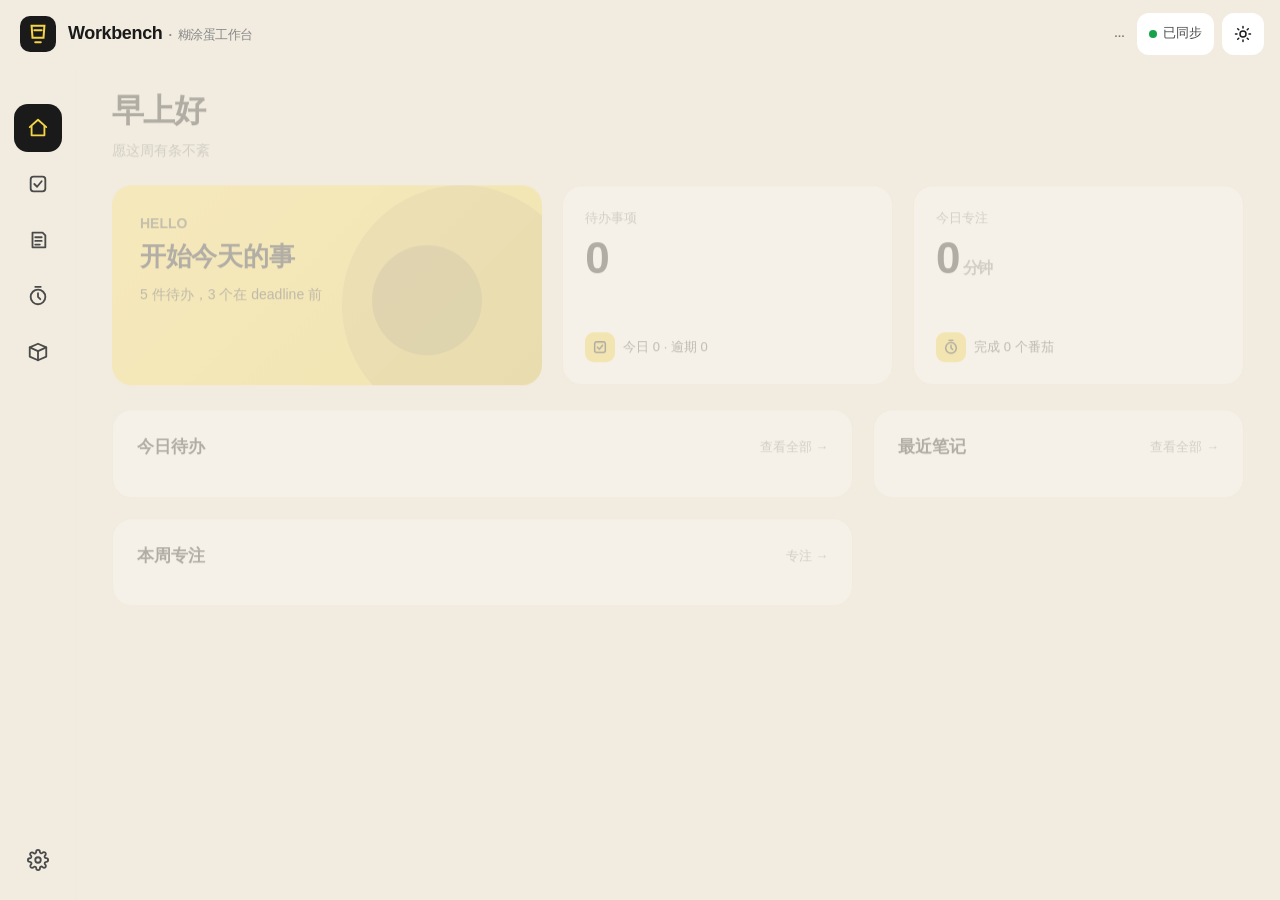
==== commit 262a199b: "V1.0.81: index.html" ====
--- a/index.html
+++ b/index.html
@@ -755,12 +755,12 @@
   line-height: 1.2; font-variant-numeric: tabular-nums;
   word-break: break-all;
 }
-.pk-head { display:flex; align-items:center; gap:10px; width:100%; }
-.pk-head .pk-company {
+/* 第一行：左边快递公司、右边操作按钮 */
+.pk-top { display:flex; align-items:center; justify-content:space-between; gap:10px; width:100%; }
+.pk-top .pk-company {
   flex: 0 0 auto; width: auto; margin: 0; padding: 2px 8px; border-radius: 6px;
   background: var(--card-2); color: var(--ink-soft); font-weight: 600; font-size: 12px; line-height: 1.4; cursor: default;
 }
-.pk-head .pk-code { flex: 1 1 auto; min-width: 0; }
 .pk-actions { display:flex; align-items:center; gap: 6px; flex-shrink: 0; }
 .pk-meta { font-size: 12px; color: var(--ink-muted); line-height: 1.5; }
 .pk-note { font-size: 12px; color: var(--ink-soft); line-height: 1.5; word-break: break-all; }
@@ -1193,7 +1193,7 @@
 //   7) 首页协调：黄卡片大字 22→26px、白卡片数字 56→44px（手机端保持 40/22），比例协调；
 //   8) 口令逻辑回退：首次（无缓存）显示确认框输 2 次，之后（有缓存）只输 1 次。
 // （V1.0.3 升级）
-const APP_VERSION = "V1.0.80"; // 单文件内联版：取件码卡片按老板示意图重新排版——蓝色区放驿站标签、绿色区放取件码、橙色区放已取/编辑/删除按钮，三区在同一行横向排列；红色区（驿站提示+创建日期）独立在第二行，大小不变。
+const APP_VERSION = "V1.0.81"; // 单文件内联版：取件码卡片按老板示意图重新排版——绿色圈（取件码）独占一大行，不再和快递公司、按钮挤同一行；第一行左边放快递公司（蓝）、右边放已取/编辑/删除（橙），第二行取件码大字（绿），第三行驿站+创建日期（红），红圈大小不变。
 const SUPA_URL  = "https://ktdlawiitofkhgklhyrz.supabase.co";
 const SUPA_KEY  = "sb_publishable_qdCdLOiKX4H_k_FTG12XFg_qJ2J_WfW";
 const TABLES = {
@@ -2887,9 +2887,8 @@
     const when = p.createdAt ? fmtDate(p.createdAt) : "";
     const meta = [p.station, p.shelf ? ("货架 " + p.shelf) : "", when].filter(Boolean).join(" · ");
     return `<div class="pk-item ${isTaken ? "is-taken" : ""}">
-      <div class="pk-head">
+      <div class="pk-top">
         <span class="pk-company">${escHtml(p.company || "快递")}</span>
-        <div class="pk-code">${escHtml(code)}</div>
         <div class="pk-actions">
           ${isTaken
             ? `<button class="icon-btn" data-pkun="${p.id}" title="撤销已取">↩</button>`
@@ -2898,6 +2897,7 @@
           <button class="icon-btn" data-pkdel="${p.id}" title="删除">🗑</button>
         </div>
       </div>
+      <div class="pk-code">${escHtml(code)}</div>
       ${meta ? `<div class="pk-meta">${escHtml(meta)}</div>` : ""}
       ${p.note ? `<div class="pk-note">${escHtml(readableText(p.note, "（无法显示）"))}</div>` : ""}
     </div>`;
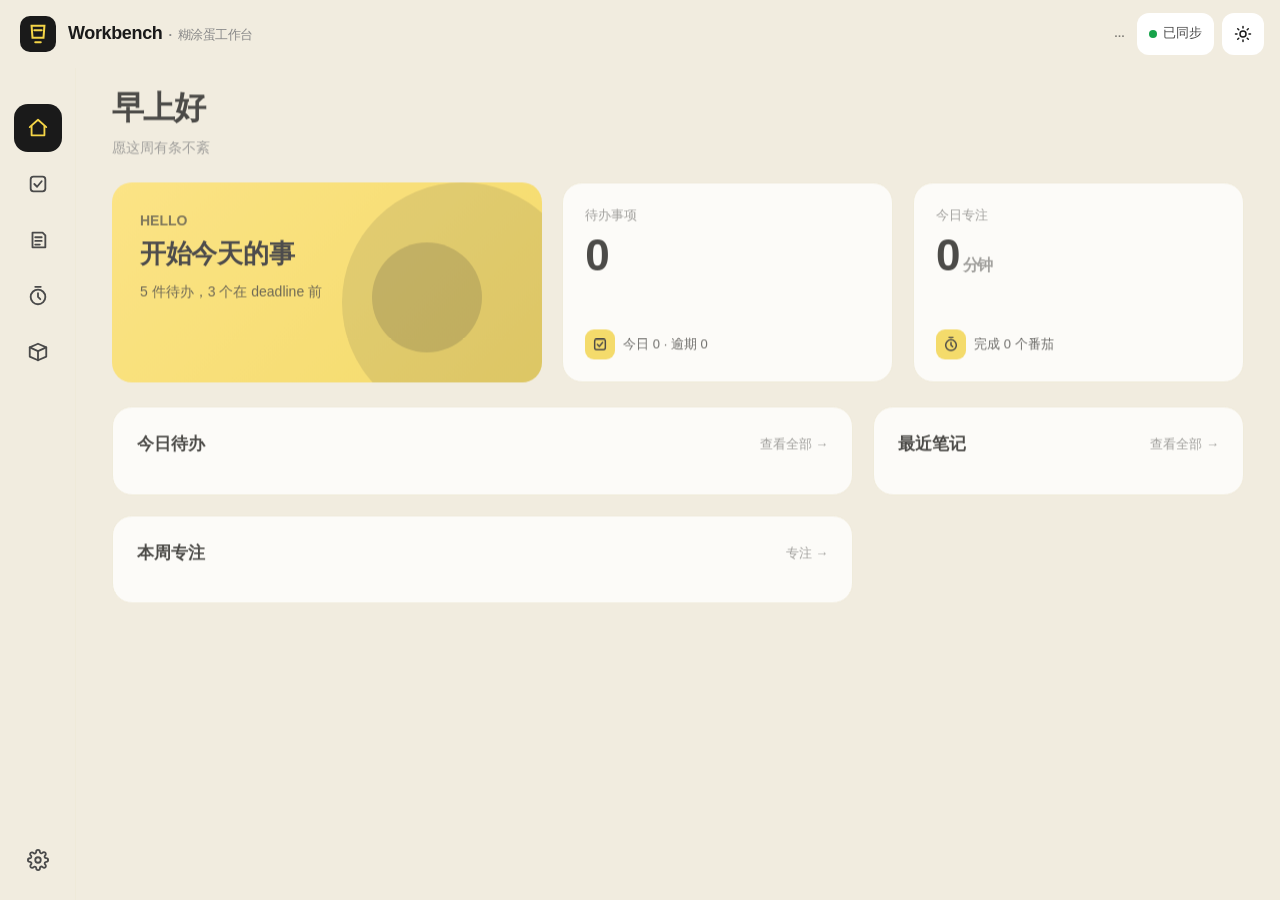
==== commit 8f9286a0: "V1.0.82: index.html" ====
--- a/index.html
+++ b/index.html
@@ -494,6 +494,7 @@
 .td-title::placeholder { color: var(--ink-muted); font-weight: 500; }
 .td-desc { width:100%; padding: 14px 18px; border: 1px solid var(--line); border-radius: 16px; background: var(--card); font-size: 15px; line-height: 1.6; color: var(--ink); min-height: 92px; resize: vertical; }
 .td-field { width: 100%; max-width: 100%; min-width: 0; padding: 14px 16px; border: 1px solid var(--line); border-radius: 14px; background: var(--card); font-size: 15px; color: var(--ink); }
+input.td-field { overflow-x: auto; white-space: nowrap; text-overflow: clip; }
 /* 苹果手机的时间选择框带原生外观时会硬扛固定宽度、把卡片撑出屏幕：
    去掉原生外观 + 锁死宽度压回容器内。⚠️ 不加 display:block / overflow 裁切
    （V1.0.73 加过，手机端会高度塌陷、内容重叠——已回退） */
@@ -1193,7 +1194,7 @@
 //   7) 首页协调：黄卡片大字 22→26px、白卡片数字 56→44px（手机端保持 40/22），比例协调；
 //   8) 口令逻辑回退：首次（无缓存）显示确认框输 2 次，之后（有缓存）只输 1 次。
 // （V1.0.3 升级）
-const APP_VERSION = "V1.0.81"; // 单文件内联版：取件码卡片按老板示意图重新排版——绿色圈（取件码）独占一大行，不再和快递公司、按钮挤同一行；第一行左边放快递公司（蓝）、右边放已取/编辑/删除（橙），第二行取件码大字（绿），第三行驿站+创建日期（红），红圈大小不变。
+const APP_VERSION = "V1.0.82"; // 单文件内联版：修复编辑取件信息弹窗里「驿站/地址」等单行输入框文字过长时被截断、后面内容看不到的问题——给 input.td-field 加上横向滚动，长文字可左右滑动查看。
 const SUPA_URL  = "https://ktdlawiitofkhgklhyrz.supabase.co";
 const SUPA_KEY  = "sb_publishable_qdCdLOiKX4H_k_FTG12XFg_qJ2J_WfW";
 const TABLES = {
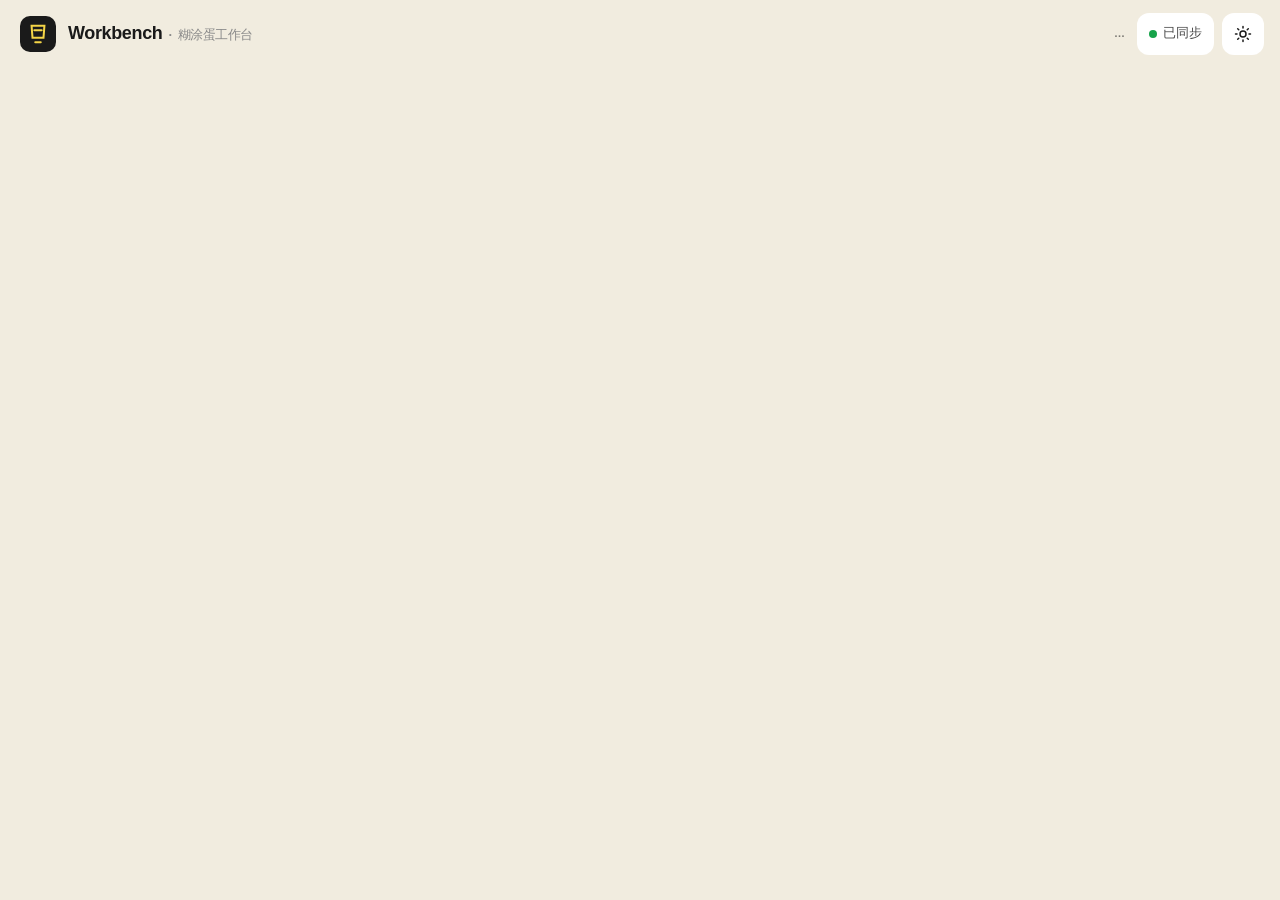
==== commit 7396add3: "V1.0.83: index.html" ====
--- a/index.html
+++ b/index.html
@@ -1194,7 +1194,7 @@
 //   7) 首页协调：黄卡片大字 22→26px、白卡片数字 56→44px（手机端保持 40/22），比例协调；
 //   8) 口令逻辑回退：首次（无缓存）显示确认框输 2 次，之后（有缓存）只输 1 次。
 // （V1.0.3 升级）
-const APP_VERSION = "V1.0.82"; // 单文件内联版：修复编辑取件信息弹窗里「驿站/地址」等单行输入框文字过长时被截断、后面内容看不到的问题——给 input.td-field 加上横向滚动，长文字可左右滑动查看。
+const APP_VERSION = "V1.0.83"; // 单文件内联版：修复「已删除的取件码又复活」——根因是多端同步时另一台设备把旧记录又推回云端。新增"本地删除黑名单"：任何设备在本机删除的 id 会记住 7 天，期间即使云端还有这条记录，本机也不拉回来显示、更不会推回云端。适用于所有数据表（todos/notes/pomos/pickups 等），先缓解取件码最明显的问题。
 const SUPA_URL  = "https://ktdlawiitofkhgklhyrz.supabase.co";
 const SUPA_KEY  = "sb_publishable_qdCdLOiKX4H_k_FTG12XFg_qJ2J_WfW";
 const TABLES = {
@@ -1346,10 +1346,18 @@
     ...(state.pendingDeletes.todos||[]), ...(state.pendingDeletes.notes||[]),
     ...(state.pendingDeletes.pomos||[]), ...(state.pendingDeletes.pickups||[]),
   ]);
+  // 本地删除黑名单：7 天内即使云端还有，也不拉回来；避免另一台设备把旧记录又推回云端后这台被"复活"
+  const week = 7*24*60*60*1000;
+  const tomb = new Set();
+  for (const k of Object.keys(state.deletedIds || {})) {
+    for (const d of (state.deletedIds[k] || [])) {
+      if (d.id && d.at && (Date.now() - new Date(d.at).getTime()) < week) tomb.add(d.id);
+    }
+  }
   const byId = new Map();
   for (const l of (localArr || [])) if (l && l.id) byId.set(l.id, l);
   for (const c of (cloudArr || [])) if (c && c.id) {
-    if (pending.has(c.id)) continue;        // 等下次 push 真删；本次先不拉回来
+    if (pending.has(c.id) || tomb.has(c.id)) continue;        // 等下次 push 真删 / 本地已删黑名单 -> 先不拉回来
     const ex = byId.get(c.id);
     if (!ex) byId.set(c.id, { ...c, updatedAt: c.updatedAt || c.createdAt });   // 云端独有 -> 采用
     else if (ex._dirty) { /* 本地有未上传改动 -> 保本地，不覆盖 */ }
@@ -1412,6 +1420,7 @@
   cloudOk: true,        // 联网标记：supaFetch 失败会自动置 false（UI 切到离线模式）
   notifiedOffline: false,
   pendingDeletes: { todos:[], notes:[], pomos:[], folders:[], projects:[], pickups:[] },  // 本地已删、待下次 push 时从云端也删的 id
+  deletedIds: { todos:[], notes:[], pomos:[], folders:[], projects:[], pickups:[] },        // 本地删除黑名单：删过的 id 保留 7 天，期间即使云端还有也不拉回来/不推回去
 };
 
 const LS_KEY = (k) => "wb2_" + state.userId + "_" + k;
@@ -1441,8 +1450,17 @@
 }
 
 /* ---------------------- 本地缓存 ---------------------- */
+function cleanupDeletedIds() {
+  const week = 7*24*60*60*1000;
+  const now = Date.now();
+  if (!state.deletedIds) return;
+  for (const k of Object.keys(state.deletedIds)) {
+    state.deletedIds[k] = (state.deletedIds[k] || []).filter(d => d.id && d.at && (now - new Date(d.at).getTime()) < week);
+  }
+}
 function saveLocal() {
   if (!state.userId) return;
+  cleanupDeletedIds();
   const k = LS_KEY("bundle");
   const payload = {
     theme: state.theme,
@@ -1453,6 +1471,7 @@
     pomoSessions: state.data.pomoSessions,
     pickups: state.data.pickups,
     pendingDeletes: state.pendingDeletes,
+    deletedIds: state.deletedIds,
     todoSort: state.todoSort,
     collapsedSeries: state.collapsedSeries,
     pkLast: state.pkLast,
@@ -1475,6 +1494,9 @@
     state.data.pickups = p.pickups || [];
     state.pendingDeletes = p.pendingDeletes || { todos:[], notes:[], pomos:[], folders:[], projects:[], pickups:[] };
     if (!state.pendingDeletes.pickups) state.pendingDeletes.pickups = [];
+    state.deletedIds = p.deletedIds || { todos:[], notes:[], pomos:[], folders:[], projects:[], pickups:[] };
+    if (!state.deletedIds.pickups) state.deletedIds.pickups = [];
+    cleanupDeletedIds();
     state.todoSort = p.todoSort || "new";
     state.collapsedSeries = p.collapsedSeries || {};
     state.pkLast = p.pkLast || { company: "", station: "" };
@@ -1591,6 +1613,10 @@
   if (!state.pendingDeletes) state.pendingDeletes = { todos:[], notes:[], pomos:[], folders:[], projects:[], pickups:[] };
   if (!state.pendingDeletes[kind]) state.pendingDeletes[kind] = [];
   if (!state.pendingDeletes[kind].includes(id)) state.pendingDeletes[kind].push(id);
+  // 同步记下"本地黑名单"：7 天内即使云端还有这条记录，也不拉回来显示、也不会再推回云端
+  if (!state.deletedIds) state.deletedIds = { todos:[], notes:[], pomos:[], folders:[], projects:[], pickups:[] };
+  if (!state.deletedIds[kind]) state.deletedIds[kind] = [];
+  if (!state.deletedIds[kind].find(x => x.id === id)) state.deletedIds[kind].push({ id, at: nowISO() });
 }
 async function flushPendingDeletes(kind) {
   const ids = (state.pendingDeletes && state.pendingDeletes[kind]) || [];
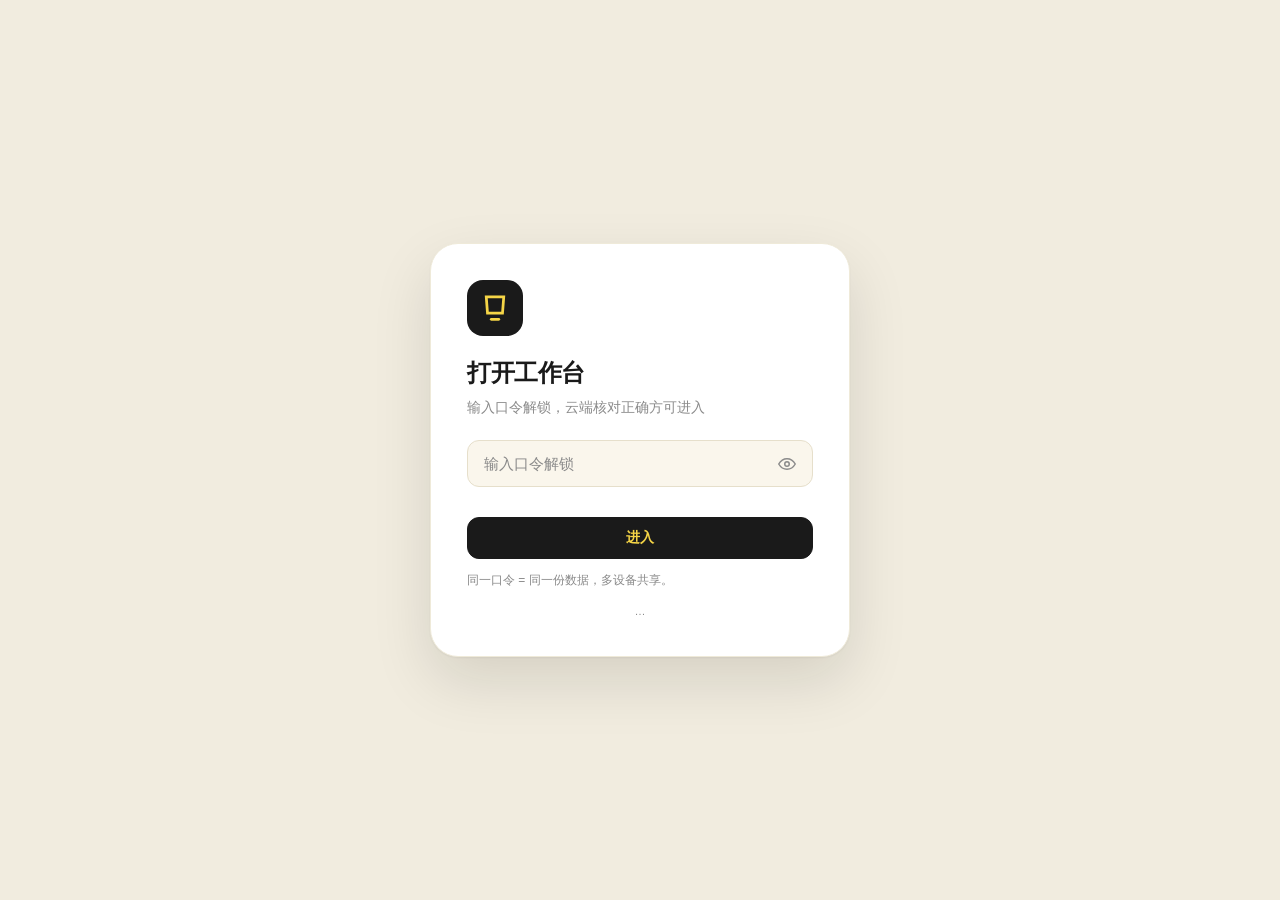
==== commit 9992eded: "V1.0.84: index.html" ====
--- a/index.html
+++ b/index.html
@@ -150,7 +150,7 @@
   width: var(--sidebar-w);
   background: var(--bg);
   border-right: 1px solid var(--line-soft);
-  padding: 36px 0 16px;
+  padding: 36px 0 40px;   /* 底部留空隙：设置齿轮不贴屏幕底（2026-09-08 老板要求） */
   display:flex; flex-direction:column; align-items:center; gap:8px;
   z-index: 15;
 }
@@ -184,7 +184,7 @@
   overflow-y: auto;
   overflow-x: hidden;
   -webkit-overflow-scrolling: touch;
-  padding: 14px 36px 80px;
+  padding: 14px 36px 128px;   /* 底部多留空隙：最后一张卡片不贴浏览器底（2026-09-08 老板要求） */
   scroll-behavior: smooth;
 }
 .main::-webkit-scrollbar { width: 8px; }
@@ -607,7 +607,7 @@
 }
 @media (max-width: 760px) {
   :root { --sidebar-w: 64px; --topbar-h: 50px; }
-  .main { padding: 6px 16px 96px; }
+  .main { padding: 6px 16px 148px; }   /* 手机端底部留更大空隙（浏览器工具栏会盖住一部分） */
   .home-hero { grid-template-columns: 1fr; }
   .grid-3, .grid-2 { grid-template-columns: 1fr; }
   .stat-num { font-size: 40px; }
@@ -1194,7 +1194,7 @@
 //   7) 首页协调：黄卡片大字 22→26px、白卡片数字 56→44px（手机端保持 40/22），比例协调；
 //   8) 口令逻辑回退：首次（无缓存）显示确认框输 2 次，之后（有缓存）只输 1 次。
 // （V1.0.3 升级）
-const APP_VERSION = "V1.0.83"; // 单文件内联版：修复「已删除的取件码又复活」——根因是多端同步时另一台设备把旧记录又推回云端。新增"本地删除黑名单"：任何设备在本机删除的 id 会记住 7 天，期间即使云端还有这条记录，本机也不拉回来显示、更不会推回云端。适用于所有数据表（todos/notes/pomos/pickups 等），先缓解取件码最明显的问题。
+const APP_VERSION = "V1.0.84"; // 单文件内联版：①根治「已删除的取件码又复活」——上轮的本地黑名单只记得住本机删的，跨设备/旧版本删除的管不到；现把"共享删除名单"也存到云端一条固定编号记录（pk_tombstones_v1，复用现有取件码表、无需新建表），所有设备同步时互相共享删除记录：别台删过的，本机不拉回来显示、也不再推回云端，老版本删过没记上名单的"僵尸记录"也会在同步时被清掉；②所有页面内容底部与左侧栏（设置按钮）底部多留空隙，不再贴浏览器底边。
 const SUPA_URL  = "https://ktdlawiitofkhgklhyrz.supabase.co";
 const SUPA_KEY  = "sb_publishable_qdCdLOiKX4H_k_FTG12XFg_qJ2J_WfW";
 const TABLES = {
@@ -1594,6 +1594,7 @@
   return res.map(({user_id, ...x}) => x);
 }
 // 从拉下来的取件记录里剥出"上次记忆"那条固定记录：真实条目返回给列表，记忆按时间新旧恢复到本地（新的赢）
+// 同时剥出"共享删除名单"那条固定记录：把别台设备删过的记录 id 并进本机黑名单（7 天内不拉回来/不推回去）
 function splitPickupLast(rows) {
   const real = [];
   for (const p of (rows || [])) {
@@ -1603,9 +1604,27 @@
       if (!state.pkLast.t || t > String(state.pkLast.t)) {
         state.pkLast = { company: p.company || "", station: p.station || "", t };
       }
+    } else if (p && p.id === PK_TOMB_ID) {
+      mergePickupTombstones(p.code);
     } else real.push(p);
   }
   return real;
+}
+
+// 把云端共享删除名单并进本机黑名单（按 id 去重），再清一次过期条目
+function mergePickupTombstones(json) {
+  try {
+    const list = JSON.parse(String(json || "[]"));
+    if (!Array.isArray(list)) return;
+    if (!state.deletedIds) state.deletedIds = { todos:[], notes:[], pomos:[], folders:[], projects:[], pickups:[] };
+    if (!state.deletedIds.pickups) state.deletedIds.pickups = [];
+    for (const d of list) {
+      if (d && d.id && !state.deletedIds.pickups.find(x => x.id === d.id)) {
+        state.deletedIds.pickups.push({ id: d.id, at: d.at || nowISO() });
+      }
+    }
+    cleanupDeletedIds();
+  } catch (e) { /* 名单坏了就忽略，不影响正常数据 */ }
 }
 
 // 删除传播：本地删了某条，记下 id，等下次 push 时从云端也删（不再整批删全表）const DEL_KIND_TABLE = { todos: TABLES.todos, notes: TABLES.notes, pomos: TABLES.pomodoros, folders: "wb2_folders_v1", projects: "wb2_pomo_projects", pickups: TABLES.pickups };
@@ -1685,6 +1704,16 @@
         note: t, createdAt: t, takenAt: null,
       }]);
     }
+    // 共享删除名单也跟着上云：让所有设备都知道哪些记录已删（别台就不会把旧记录又推回来"复活"）
+    try {
+      const tombList = ((state.deletedIds && state.deletedIds.pickups) || []).slice(-500);
+      await supaPush(TABLES.pickups, [{
+        id: PK_TOMB_ID, user_id: state.userId,
+        company: "", code: JSON.stringify(tombList),
+        station: "", shelf: "", note: "",
+        createdAt: nowISO(), takenAt: null,
+      }]);
+    } catch (e) { /* 名单推送失败不影响正常数据同步 */ }
     // 全部推送成功：清掉本地「未上传」标记（下次纯拉取不会误保本地旧版）
     state.data.todos.forEach(t => delete t._dirty);
     state.data.notes.forEach(n => delete n._dirty);
@@ -1720,7 +1749,7 @@
     state.data.pomoSessions = mergeById(state.data.pomoSessions, ps);
     if (fs.length) state.data.folders = fs;
     if (pp.length) state.data.pomoProjects = pp;
-    // 取件码合并后解密（取件码/备注是密文，驿站名等原样）；"上次记忆"那条固定记录剥离出来恢复到本地记忆，不进列表
+    // 取件码合并后解密（取件码/备注是密文，驿站名等原样）；"上次记忆"与"共享删除名单"两条固定记录剥离出来，不进列表
     const pkReal = splitPickupLast(pk);
     state.data.pickups = await Promise.all(
       mergeById(state.data.pickups || [], pkReal).map(async p => ({
@@ -1729,6 +1758,9 @@
         note: p.note ? await decField(state.pass, p.note) : "",
       }))
     );
+    // 共享名单里已删除的记录，从本机列表里也清掉（老版本删过但没记上名单的"僵尸记录"就此消失）
+    const _tombSet = new Set((state.deletedIds.pickups || []).map(d => d.id));
+    if (_tombSet.size) state.data.pickups = state.data.pickups.filter(p => !_tombSet.has(p.id));
     saveLocal();
     _onSyncOk();
     setSyncUI("ok");
@@ -2821,6 +2853,9 @@
 const PK_COMPANIES = ["中通","圆通","韵达","申通","极兔","顺丰","京东","EMS","邮政","德邦","菜鸟驿站","兔喜","妈妈驿站","快宝","丰巢","近邻宝","熊猫快收","其他"];
 // 记忆记录的固定编号：跟着取件码表一起上云，实现"快递公司/驿站"多端同步（不在列表里显示）
 const PK_LAST_ID = "pk_last_v1";
+// 共享删除名单的固定编号：也跟取件码表一起上云。哪台设备删过哪些记录，全部设备共享，
+// 这样任何一台都不会把别台已删的旧记录又推回云端/拉回来显示（根治"删了又复活"）
+const PK_TOMB_ID = "pk_tombstones_v1";
 
 // 从一整段文字里抠出取件信息（短信 / 淘宝物流 / 菜鸟页面都能认）
 function parsePickupText(text) {
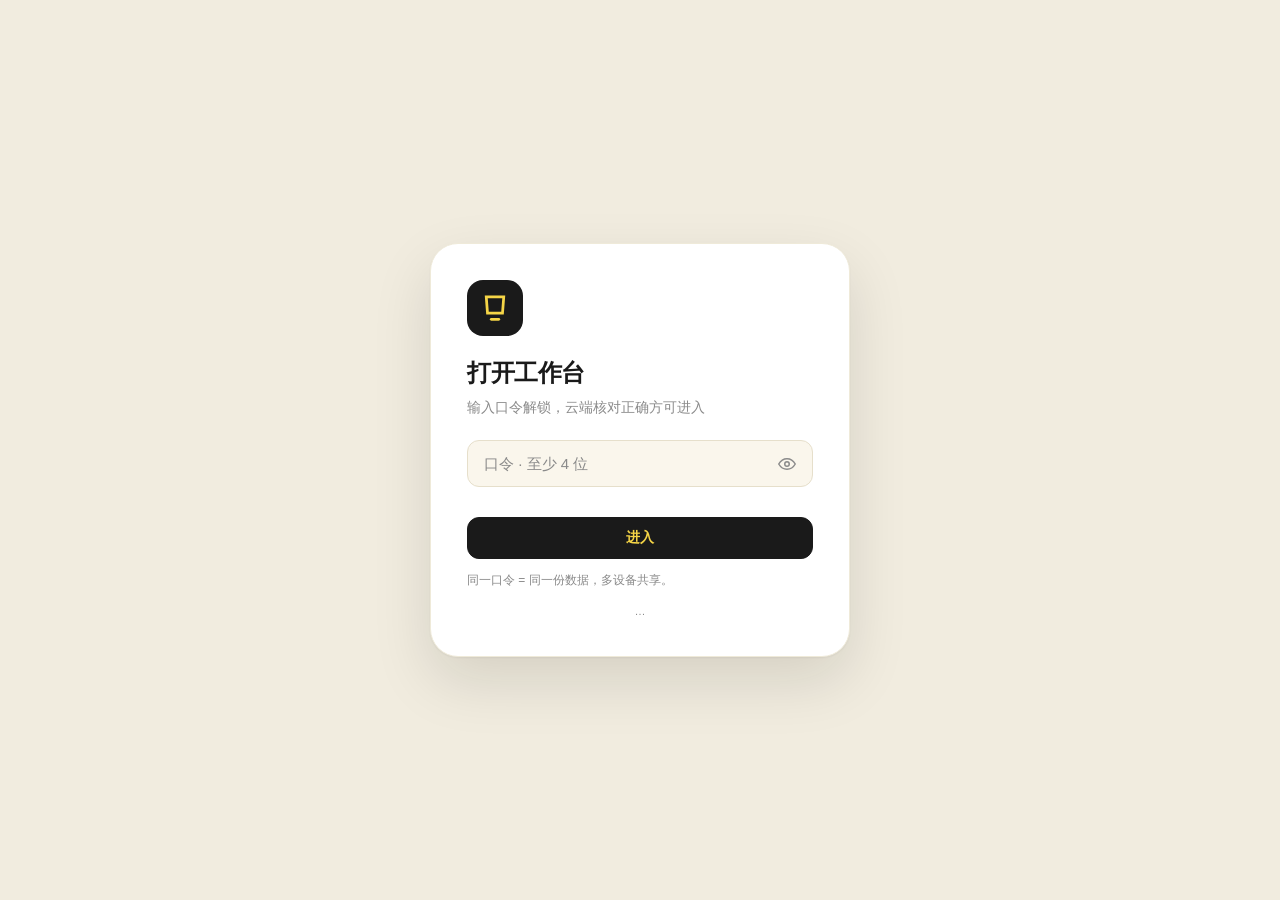
==== commit ccaab32e: "V1.0.87: index.html" ====
--- a/index.html
+++ b/index.html
@@ -1194,7 +1194,7 @@
 //   7) 首页协调：黄卡片大字 22→26px、白卡片数字 56→44px（手机端保持 40/22），比例协调；
 //   8) 口令逻辑回退：首次（无缓存）显示确认框输 2 次，之后（有缓存）只输 1 次。
 // （V1.0.3 升级）
-const APP_VERSION = "V1.0.84"; // 单文件内联版：①根治「已删除的取件码又复活」——上轮的本地黑名单只记得住本机删的，跨设备/旧版本删除的管不到；现把"共享删除名单"也存到云端一条固定编号记录（pk_tombstones_v1，复用现有取件码表、无需新建表），所有设备同步时互相共享删除记录：别台删过的，本机不拉回来显示、也不再推回云端，老版本删过没记上名单的"僵尸记录"也会在同步时被清掉；②所有页面内容底部与左侧栏（设置按钮）底部多留空隙，不再贴浏览器底边。
+const APP_VERSION = "V1.0.87"; // 单文件内联版：【根治"新增数据第二次登录就消失"＋稳定性全面加固】①登录加载由"云端整覆盖"改为"按编号合并"——以前一登录就拿云端数据整个盖掉本机，本机那些还没传上去的新记录（刚加的取件码等）直接被抹掉，这就是"加了东西下次登录没了"的根子；同时修掉登录时待办只拉前 5 条的旧毛病（改为全量）。②登录时先把本机缓存读回来再与云端合并，本机没传上去的一条都不丢。③一进工作台立刻补传一次（以前要等下次改动才上传，中间关页面就丢）。④自动同步里文件夹/专注项目也改为合并，不再整覆盖。⑤本机存档写入加固：先控量（专注记录≤2000、取件码≤800），写不进去时自动瘦身重试两级，最后仍失败会明确提示"存储写不进去"，不再静默吞掉导致数据悄悄丢失。
 const SUPA_URL  = "https://ktdlawiitofkhgklhyrz.supabase.co";
 const SUPA_KEY  = "sb_publishable_qdCdLOiKX4H_k_FTG12XFg_qJ2J_WfW";
 const TABLES = {
@@ -1346,12 +1346,11 @@
     ...(state.pendingDeletes.todos||[]), ...(state.pendingDeletes.notes||[]),
     ...(state.pendingDeletes.pomos||[]), ...(state.pendingDeletes.pickups||[]),
   ]);
-  // 本地删除黑名单：7 天内即使云端还有，也不拉回来；避免另一台设备把旧记录又推回云端后这台被"复活"
-  const week = 7*24*60*60*1000;
+  // 本地删除黑名单：180 天内即使云端还有，也不拉回来；避免另一台设备把旧记录又推回云端后这台被"复活"
   const tomb = new Set();
   for (const k of Object.keys(state.deletedIds || {})) {
     for (const d of (state.deletedIds[k] || [])) {
-      if (d.id && d.at && (Date.now() - new Date(d.at).getTime()) < week) tomb.add(d.id);
+      if (d.id && d.at && (Date.now() - new Date(d.at).getTime()) < TOMB_TTL) tomb.add(d.id);
     }
   }
   const byId = new Map();
@@ -1450,17 +1449,21 @@
 }
 
 /* ---------------------- 本地缓存 ---------------------- */
+// 删除名单保留多久：180 天（原来是 7 天，过期后云端旧记录又会被拉回来"复活"，老板 2026-09-17 再次遇到）
+const TOMB_TTL = 180*24*60*60*1000;
 function cleanupDeletedIds() {
-  const week = 7*24*60*60*1000;
   const now = Date.now();
   if (!state.deletedIds) return;
   for (const k of Object.keys(state.deletedIds)) {
-    state.deletedIds[k] = (state.deletedIds[k] || []).filter(d => d.id && d.at && (now - new Date(d.at).getTime()) < week);
+    state.deletedIds[k] = (state.deletedIds[k] || []).filter(d => d.id && d.at && (now - new Date(d.at).getTime()) < TOMB_TTL);
   }
 }
 function saveLocal() {
   if (!state.userId) return;
   cleanupDeletedIds();
+  // 控量：历史类记录不设上限会无限膨胀，最后把整个本机存档撑爆（写入失败的处理见下方）
+  if (state.data.pomoSessions && state.data.pomoSessions.length > 2000) state.data.pomoSessions = state.data.pomoSessions.slice(-2000);
+  if (state.data.pickups && state.data.pickups.length > 800) state.data.pickups = state.data.pickups.slice(-800);
   const k = LS_KEY("bundle");
   const payload = {
     theme: state.theme,
@@ -1477,7 +1480,33 @@
     pkLast: state.pkLast,
     updatedAt: nowISO(),
   };
-  try { localStorage.setItem(k, JSON.stringify(payload)); } catch(e) {}
+  // 本机存储是有上限的（浏览器一般 5MB）。以前写不进去就静默吞掉 —— 表面看不出问题，
+  // 实际新数据根本没存住，下次一登录就没了。现在：先控量、写失败自动瘦身重试、实在不行明确提示。
+  try { localStorage.setItem(k, JSON.stringify(payload)); return true; }
+  catch (e) {
+    try {
+      // 第一级瘦身：专注记录只留最近 200 条（这类历史最占地方、丢了影响最小）
+      state.data.pomoSessions = state.data.pomoSessions.slice(-200);
+      localStorage.setItem(k, JSON.stringify(Object.assign({}, payload, { pomoSessions: state.data.pomoSessions })));
+      toast("本机存储空间紧张，已自动清理较早的专注记录", "is-warn");
+      return true;
+    } catch (e2) {
+      try {
+        // 第二级瘦身：只保住核心数据（待办/笔记/取件码），其余历史先丢
+        localStorage.setItem(k, JSON.stringify({
+          theme: state.theme, todos: state.data.todos, notes: state.data.notes,
+          pickups: state.data.pickups, folders: state.data.folders,
+          deletedIds: state.deletedIds, pendingDeletes: state.pendingDeletes,
+          pkLast: state.pkLast, todoSort: state.todoSort, updatedAt: nowISO(),
+        }));
+        toast("本机存储快满了，只保住了待办/笔记/取件码，请尽快导出备份", "is-warn");
+        return true;
+      } catch (e3) {
+        toast("本机存储写不进去了，请清理浏览器数据后及时导出备份", "is-warn");
+        return false;
+      }
+    }
+  }
 }
 function loadLocal() {
   const k = LS_KEY("bundle");
@@ -1497,6 +1526,9 @@
     state.deletedIds = p.deletedIds || { todos:[], notes:[], pomos:[], folders:[], projects:[], pickups:[] };
     if (!state.deletedIds.pickups) state.deletedIds.pickups = [];
     cleanupDeletedIds();
+    // 打开页面时，把本机缓存里"名单中已删除"的取件码直接清掉，老记录不会一进页面就冒出来
+    const _tomb = new Set((state.deletedIds.pickups || []).map(d => d.id));
+    if (_tomb.size) state.data.pickups = (state.data.pickups || []).filter(x => !_tomb.has(x.id));
     state.todoSort = p.todoSort || "new";
     state.collapsedSeries = p.collapsedSeries || {};
     state.pkLast = p.pkLast || { company: "", station: "" };
@@ -1670,29 +1702,56 @@
     await syncAll();
   }, 800);
 }
+// 单张表推送：失败自动重试一次（网络抖一下就丢数据太亏）。成功才算数。
+async function pushTable(table, rows, kind) {
+  try {
+    await supaPush(table, rows);
+    return true;
+  } catch (e) {
+    try { await new Promise(r => setTimeout(r, 1200)); await supaPush(table, rows); return true; }
+    catch (e2) { console.warn("[wb2] push fail " + table, e2); return false; }
+  }
+}
 async function syncAll() {
   if (!state.userId || state.syncing) return;
   state.syncing = true; setSyncUI("syncing");
   try {
     saveLocal();
+    // ⚠️ 每张表各自独立容错：以前所有表挤在一个 try 里，只要待办/笔记任何一张出错，
+    // 后面的取件码就压根不推送（2026-09-17 修），新存的取件码上不了云 → 换设备/清缓存就"不见了"。
+    // 每张表推送成功后立刻清掉自己的"未上传"标记，互不影响。
+    let okAll = true;
     // 待办标题、笔记内容上云前加密（云端只存密文，口令不对读不出）
-    await supaPush(TABLES.todos, await Promise.all(state.data.todos.map(async t => ({...t, user_id: state.userId, title: await encField(state.pass, t.title)}))));
+    const todoRows = await Promise.all(state.data.todos.map(async t => ({...t, user_id: state.userId, title: await encField(state.pass, t.title)})));
+    if (await pushTable(TABLES.todos, todoRows, "todos")) state.data.todos.forEach(t => delete t._dirty);
+    else okAll = false;
     await flushPendingDeletes("todos");
-    await supaPush(TABLES.notes, await Promise.all(state.data.notes.map(async n => ({...n, user_id: state.userId, content: n.locked ? "🔒" : await encField(state.pass, n.content)}))));
+
+    const noteRows = await Promise.all(state.data.notes.map(async n => ({...n, user_id: state.userId, content: n.locked ? "🔒" : await encField(state.pass, n.content)})));
+    if (await pushTable(TABLES.notes, noteRows, "notes")) state.data.notes.forEach(n => delete n._dirty);
+    else okAll = false;
     await flushPendingDeletes("notes");
-    await supaPush(TABLES.pomodoros, state.data.pomoSessions.map(p => ({...p, user_id: state.userId})));
+
+    const pomoRows = state.data.pomoSessions.map(p => ({...p, user_id: state.userId}));
+    if (await pushTable(TABLES.pomodoros, pomoRows, "pomos")) state.data.pomoSessions.forEach(p => delete p._dirty);
+    else okAll = false;
     await flushPendingDeletes("pomos");
+
     state.data.folders = state.data.folders.slice(0, 20);
-    await supaPush("wb2_folders_v1", state.data.folders.map(f => ({...f, user_id: state.userId})));
+    if (!await pushTable("wb2_folders_v1", state.data.folders.map(f => ({...f, user_id: state.userId})), "folders")) okAll = false;
     await flushPendingDeletes("folders");
-    await supaPush("wb2_pomo_projects", state.data.pomoProjects.map(p => ({...p, user_id: state.userId})));
+
+    if (!await pushTable("wb2_pomo_projects", state.data.pomoProjects.map(p => ({...p, user_id: state.userId})), "projects")) okAll = false;
     await flushPendingDeletes("projects");
+
     // 取件码：取件码与备注上云前加密（驿站名不加密，方便显示和搜索）
-    await supaPush(TABLES.pickups, await Promise.all((state.data.pickups||[]).map(async p => ({
+    const pkRows = await Promise.all((state.data.pickups||[]).map(async p => ({
       ...p, user_id: state.userId,
       code: await encField(state.pass, p.code),
       note: p.note ? await encField(state.pass, p.note) : p.note,
-    }))));
+    })));
+    if (await pushTable(TABLES.pickups, pkRows, "pickups")) (state.data.pickups || []).forEach(p => delete p._dirty);
+    else okAll = false;
     await flushPendingDeletes("pickups");
     // 快递公司/驿站的"上次记忆"也跟着上云（一条固定编号的记录，不在列表里显示），多端同步
     if (state.pkLast && (state.pkLast.company || state.pkLast.station)) {
@@ -1704,23 +1763,31 @@
         note: t, createdAt: t, takenAt: null,
       }]);
     }
-    // 共享删除名单也跟着上云：让所有设备都知道哪些记录已删（别台就不会把旧记录又推回来"复活"）
+    // 共享删除名单也跟着上云：让所有设备都知道哪些记录已删（别台就不会把旧记录又推回来"复活"）。
+    // 合并式推送：先拉云端现有名单，与本机名单合并去重再写回，防止某台设备名单不全把云端名单覆盖丢。
     try {
-      const tombList = ((state.deletedIds && state.deletedIds.pickups) || []).slice(-500);
+      let merged = (((state.deletedIds && state.deletedIds.pickups) || [])).filter(d => d && d.id && d.at && (Date.now() - new Date(d.at).getTime()) < TOMB_TTL);
+      const cur = await supaFetch(`/rest/v1/${TABLES.pickups}?id=eq.${PK_TOMB_ID}&limit=1`, { method: "GET" });
+      if (Array.isArray(cur) && cur[0] && cur[0].code) {
+        try {
+          const cl = JSON.parse(String(cur[0].code || "[]"));
+          if (Array.isArray(cl)) for (const d of cl) {
+            if (d && d.id && d.at && !merged.find(x => x.id === d.id)) merged.push(d);
+          }
+        } catch (e) { /* 云端名单坏了就用本机的 */ }
+      }
+      merged = merged.filter(d => (Date.now() - new Date(d.at).getTime()) < TOMB_TTL).slice(-500);
       await supaPush(TABLES.pickups, [{
         id: PK_TOMB_ID, user_id: state.userId,
-        company: "", code: JSON.stringify(tombList),
+        company: "", code: JSON.stringify(merged),
         station: "", shelf: "", note: "",
         createdAt: nowISO(), takenAt: null,
       }]);
     } catch (e) { /* 名单推送失败不影响正常数据同步 */ }
-    // 全部推送成功：清掉本地「未上传」标记（下次纯拉取不会误保本地旧版）
-    state.data.todos.forEach(t => delete t._dirty);
-    state.data.notes.forEach(n => delete n._dirty);
-    state.data.pomoSessions.forEach(p => delete p._dirty);
-    (state.data.pickups || []).forEach(p => delete p._dirty);
+    // 「未上传」标记已在每张表各自推送成功后清掉（见上），此处不再统一清，失败的表的标记会留着下次重推
     _onSyncOk();
-    setSyncUI("ok");
+    if (okAll) setSyncUI("ok");
+    else setSyncUI("offline", "有内容没传上去，稍后自动重试");   // 标记留着，下轮继续推，不丢数据
   } catch (e) {
     console.warn("sync fail", e);
     _onSyncFail("同步出错");
@@ -1729,7 +1796,8 @@
   }
 }
 async function syncLoad() {
-  if (!state.userId) return;
+  // 正在上传时不拉取，避免两边同时改同一份数据打架（2026-09-17 稳定性加固）
+  if (!state.userId || state.syncing) return;
   setSyncUI("syncing", "拉取中…");
   try {
     const [ts, ns, ps, fs, pp, pk] = await Promise.all([
@@ -1747,8 +1815,9 @@
     const mergedNotes = mergeById(state.data.notes, ns.map(x => ({ ...x, content: x.locked ? "" : (x.content || "") })));
     state.data.notes = await Promise.all(mergedNotes.map(async n => ({ ...n, content: await decField(state.pass, n.content) })));
     state.data.pomoSessions = mergeById(state.data.pomoSessions, ps);
-    if (fs.length) state.data.folders = fs;
-    if (pp.length) state.data.pomoProjects = pp;
+    // 同样改为合并：本机新建但还没传上去的文件夹/项目，不会被云端旧数据盖掉
+    if (fs.length) state.data.folders = mergeById(state.data.folders, fs);
+    if (pp.length) state.data.pomoProjects = mergeById(state.data.pomoProjects, pp);
     // 取件码合并后解密（取件码/备注是密文，驿站名等原样）；"上次记忆"与"共享删除名单"两条固定记录剥离出来，不进列表
     const pkReal = splitPickupLast(pk);
     state.data.pickups = await Promise.all(
@@ -2926,7 +2995,12 @@
 }
 
 function renderPickups() {
-  const all = (state.data.pickups || []).filter(p => p.id !== PK_LAST_ID);
+  // 三重过滤：①"上次记忆"那条固定记录 ②共享删除名单那条固定记录 ③名单里已删除的编号
+  // 就算数据层哪天漏了，这里也保证不把不该看的显示出来（2026-09-17 稳定性加固）
+  const _tombIds = new Set(((state.deletedIds && state.deletedIds.pickups) || []).map(d => d.id));
+  const all = (state.data.pickups || []).filter(p =>
+    p.id !== PK_LAST_ID && p.id !== PK_TOMB_ID && !_tombIds.has(p.id)
+  );
   const byNew = (a, b) => String(b.createdAt || "").localeCompare(String(a.createdAt || ""));
   const pending = all.filter(p => !p.takenAt).sort(byNew);
   const taken   = all.filter(p =>  p.takenAt).sort((a, b) => String(b.takenAt || "").localeCompare(String(a.takenAt || "")));
@@ -3209,7 +3283,12 @@
   state.userId = uidHash;
   localStorage.setItem("wb2_last_uid", uidHash);
 
-  // 先去云端核对这份数据在不在
+  // 先把本机缓存读进来（里面有上次没来得及传到云端的记录），再去跟云端合并。
+  // 不先读的话，本机那些"还没传上去"的新数据会被云端旧数据直接盖掉 —— 这就是"加了东西下次登录没了"的根子。
+  loadLocal();
+  await decryptState();
+
+  // 再去云端核对这份数据在不在
   const ok = await tryUnlock(p1);
   if (!ok) {
     if (state.createMode) {
@@ -3246,6 +3325,9 @@
   try { localStorage.setItem("wb2_remember_pass", state.pass); } catch (e) {}
   const bl = $("#btnLogout"); if (bl) bl.style.display = "inline-flex";
   startAutoSync();
+  // 一进来就先补传一次：把上次没传上去的（还标着"未上传"的）立刻推到云端。
+  // 以前只有"下次改动数据"时才触发上传，中间关掉页面就丢了（2026-09-22 稳定性加固）
+  scheduleSync();
 }
 
 $("#btnLogin").onclick = async () => { await doLogin($("#loginPass").value, false); };
@@ -3266,8 +3348,12 @@
   $("#loginErr").textContent = "";
 };
 async function tryUnlock(pass) {
-  // 拿 todos 任意一条做 sanity；接口失败/表缺失不会阻断入口
+  // ⚠️⚠️ 登录加载必须"合并"，绝不能整覆盖（2026-09-22 根治丢失问题）：
+  // 以前这里是「云端有数据 → state.data.X = 云端」，本机缓存里那些"还没传上去"的新记录
+  //（比如刚加的取件码）会被云端那份旧数据整个盖掉，表现就是"加了取件码，第二次登录没了"。
+  // 现在统一走 mergeById 与本机已有数据合并：本机独有的保留、本机改过的优先、云端新的也能下来。
   try {
+    // 先只查 5 条做"这份数据在不在"的核对 + 口令校验样本，不作为正式数据
     const rows = await supaFetch(`/rest/v1/${TABLES.todos}?user_id=eq.${state.userId}&select=*&limit=5`);
     if (!Array.isArray(rows) || rows.length === 0) {
       // 云端没这份数据：挡住，不让自动建空间（创建与否由 btnLogin 判断 state.createMode）
@@ -3279,21 +3365,33 @@
       const dec = await decrypt(pass, String(sample.title).replace("__ENC__:", ""));
       if (!dec) return false;     // 解不开才是真错（输错口令）
     }
-    state.data.todos = await Promise.all(rows.map(async t => ({ ...t, title: await decField(pass, t.title) })));
-    // 也拉 notes / pomos / folders / projects（任一失败都按"空"）
-    const ns = await supaLoad(TABLES.notes);         if (ns.length) state.data.notes = await Promise.all(ns.map(async x => ({ ...x, content: await decField(pass, x.content || "") })));
-    const ps = await supaLoad(TABLES.pomodoros);      if (ps.length) state.data.pomoSessions = ps;
-    const fs = await supaLoad("wb2_folders_v1");      if (fs.length) state.data.folders = fs;
-    const pp = await supaLoad("wb2_pomo_projects");   if (pp.length) state.data.pomoProjects = pp;
-    // 取件码（登录时一并拉下来并解密；表还没建好时不阻断，交给 try/catch 软放行）；"上次记忆"那条剥出来恢复本地记忆
-    const pk = splitPickupLast(await supaLoad(TABLES.pickups));
-    if (pk.length) {
-      state.data.pickups = await Promise.all(pk.map(async p => ({
+    // 正式数据：全量拉取后按编号合并（旧的 reliance on limit=5 会导致待办只显示 5 条）
+    const [ts, ns, ps, fs, pp, pk] = await Promise.all([
+      supaLoad(TABLES.todos), supaLoad(TABLES.notes), supaLoad(TABLES.pomodoros),
+      supaLoad("wb2_folders_v1"), supaLoad("wb2_pomo_projects"), supaLoad(TABLES.pickups),
+    ]);
+    state.data.todos = await Promise.all(
+      mergeById(state.data.todos, ts).map(async t => ({ ...t, title: await decField(pass, t.title) }))
+    );
+    state.data.notes = await Promise.all(
+      mergeById(state.data.notes, ns.map(x => ({ ...x, content: x.locked ? "" : (x.content || "") })))
+        .map(async n => ({ ...n, content: await decField(pass, n.content) }))
+    );
+    state.data.pomoSessions = mergeById(state.data.pomoSessions, ps);
+    if (fs.length) state.data.folders = mergeById(state.data.folders, fs);
+    if (pp.length) state.data.pomoProjects = mergeById(state.data.pomoProjects, pp);
+    // 取件码：合并后解密；"上次记忆"和"共享删除名单"两条固定记录剥出来，不进列表
+    const pkReal = splitPickupLast(pk);
+    state.data.pickups = await Promise.all(
+      mergeById(state.data.pickups || [], pkReal).map(async p => ({
         ...p,
         code: await decField(pass, p.code),
         note: p.note ? await decField(pass, p.note) : "",
-      })));
-    }
+      }))
+    );
+    // 已删除名单里的记录，本机列表里也一并清掉
+    const _tomb = new Set((state.deletedIds.pickups || []).map(d => d.id));
+    if (_tomb.size) state.data.pickups = state.data.pickups.filter(p => !_tomb.has(p.id));
     return true;
   } catch (e) {
     // 任何意外都不阻断（让用户进 APP 看 UI）
